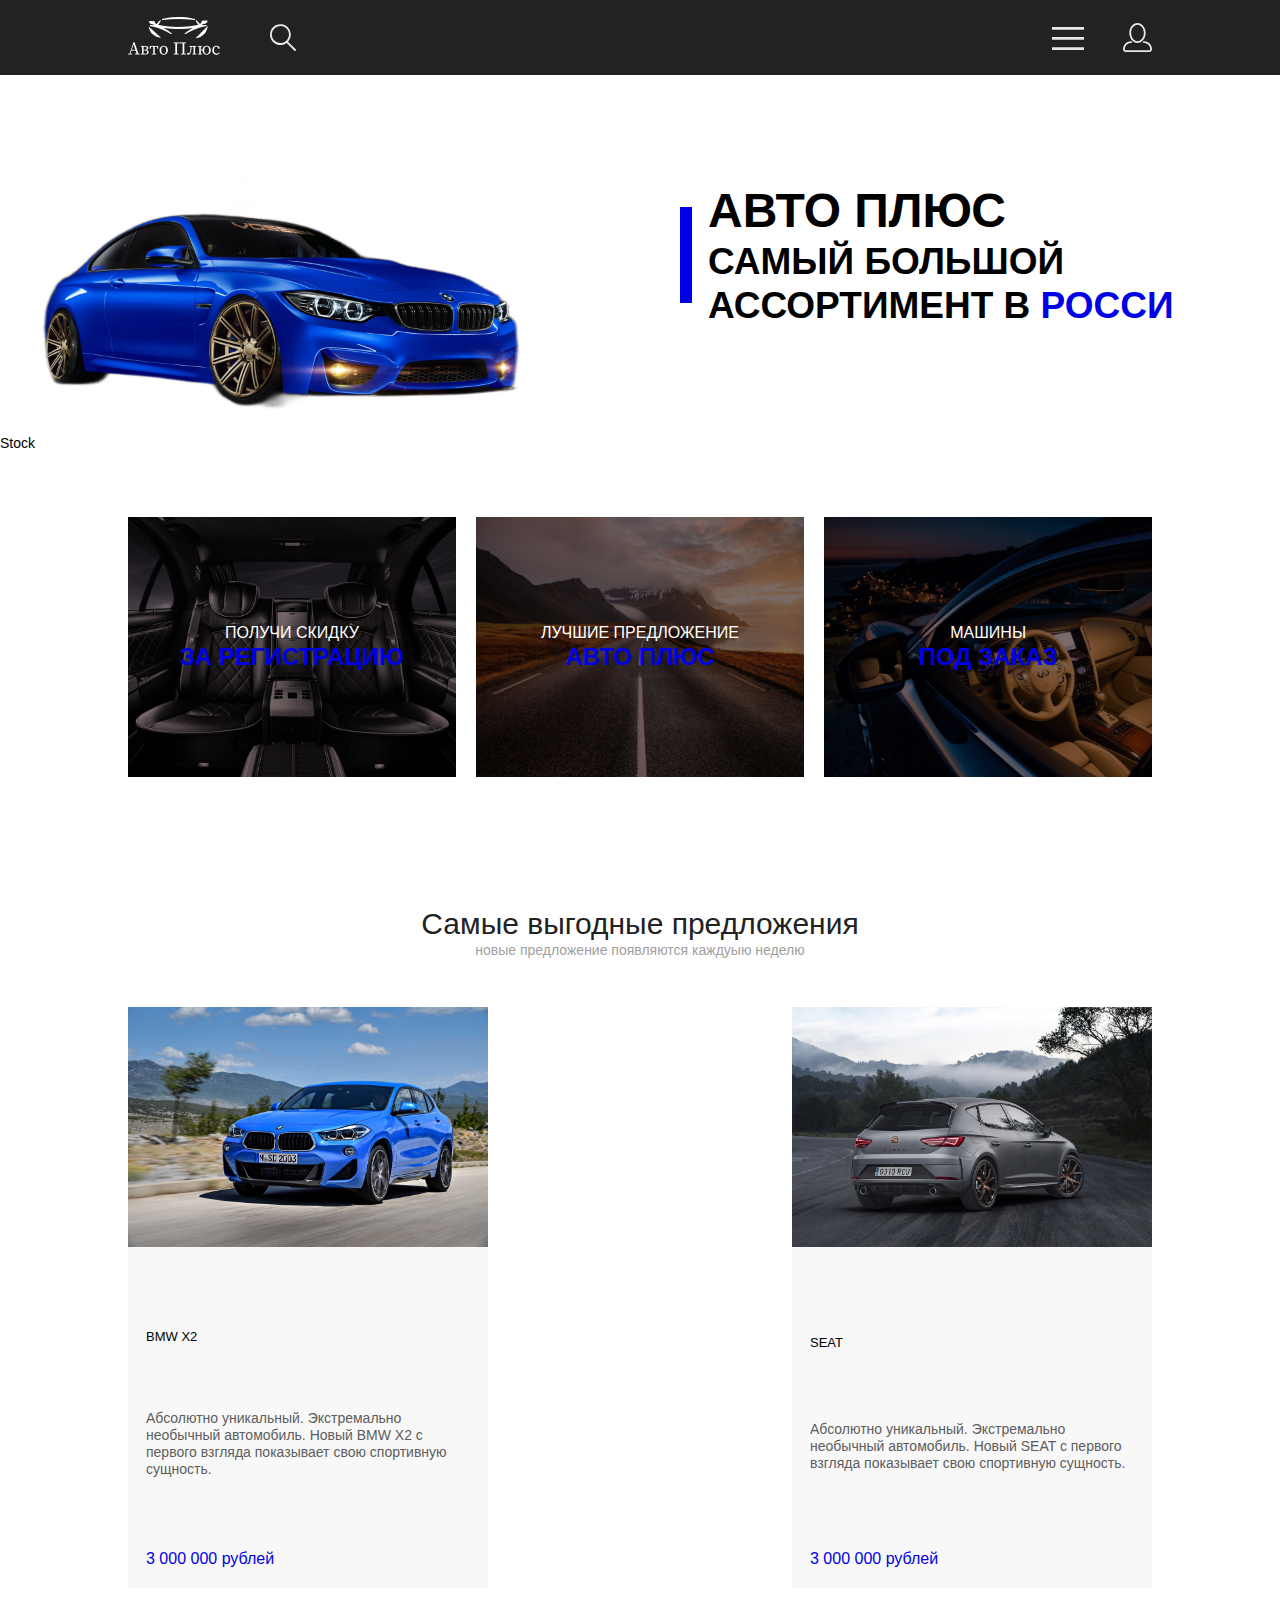
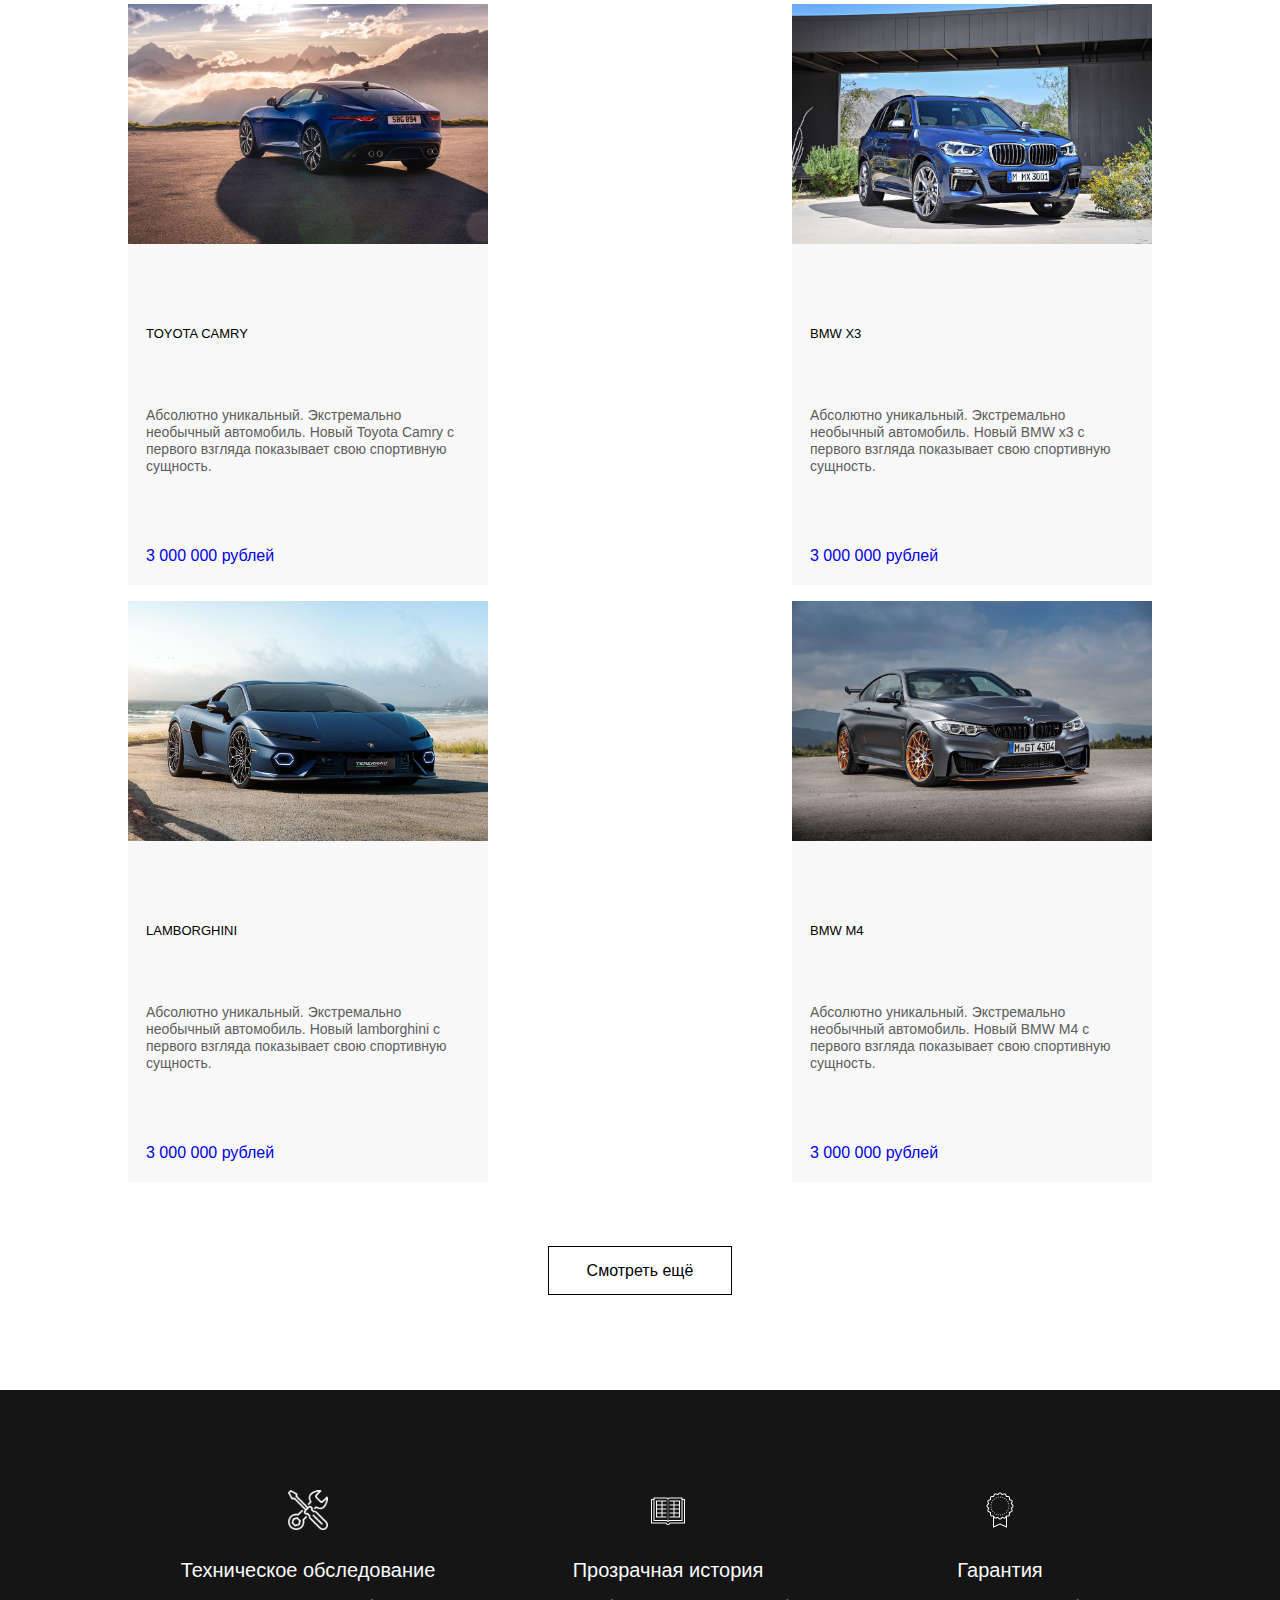
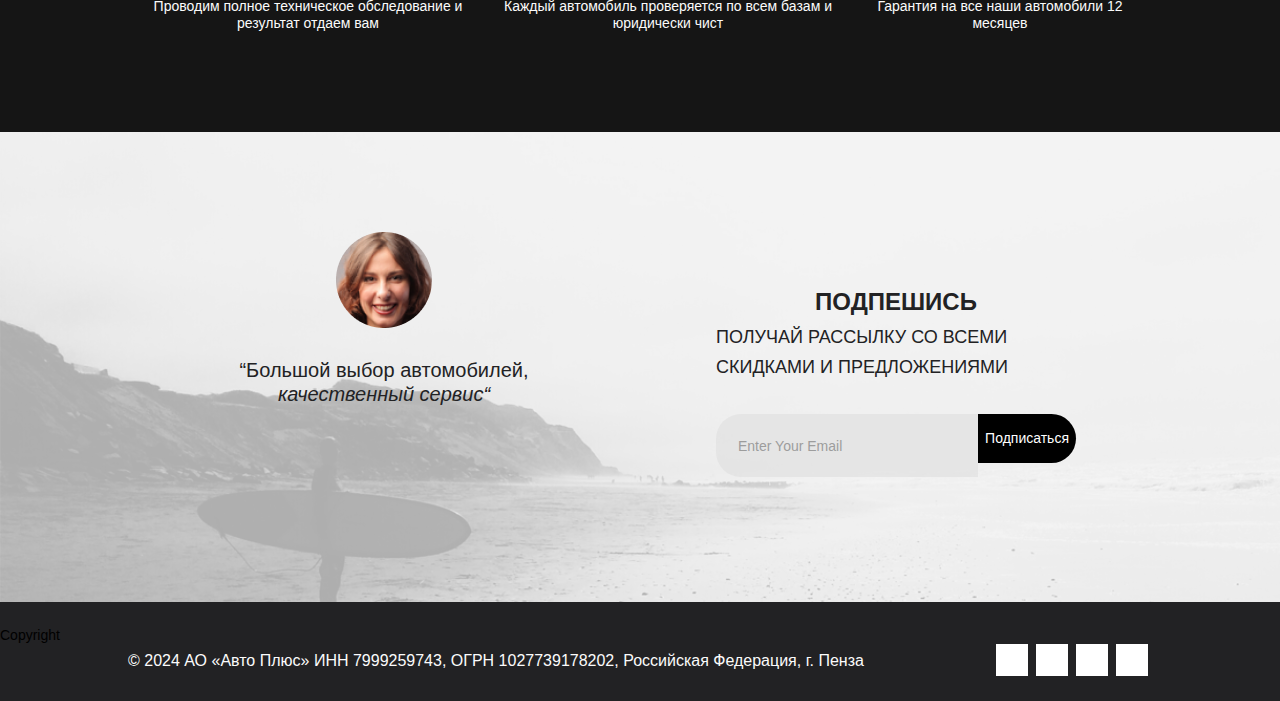
==== index.html @ 31c4ecc0 "Add files via upload" ====
<!DOCTYPE html>
<html lang="en">

<head>
    <meta charset="UTF-8">
    <meta name="viewport" content="width=device-width, initial-scale=1.0">
    <meta name="keywport" content=" купить автомобилей, авто Пенза, купить авто, автосалон, автосолон Пенза,">
    <meta description=" Самый большой ассортимент в России!">
    <link href="https://cdn.jsdelivr.net/npm/bootstrap@5.0.0-beta2/dist/css/bootstrap.min.css" rel="stylesheet"
        integrity="sha384-BmbxuPwQa2lc/FVzBcNJ7UAyJxM6wuqIj61tLrc4wSX0szH/Ev+nYRRuWlolflfl" crossorigin="anonymous">
        <!-- изменить размер фавикона -->
    <link rel="icon" href="favicon.png" type="image/x-icon">
    <link rel="shortcut icon" href="favicon.png" type="image/x-icon">
    <link rel="stylesheet" href="css/style.css">
    <title>Автосалон - главная страница</title>
</head>

<body>
    <header class="header">
        <div class="container header__wrapper">
            <div class="header__logo_wrapper">
                <a href="index.html"><img class="header__logo" src="img/logo.png" width="100" height="38"
                        alt="Логотип"></a>
                <div class="header__button header__search_button">
                    <!-- Поиск -->
                    <svg width="27" height="28" viewBox="0 0 27 28" xmlns="http://www.w3.org/2000/svg"
                        class="header__icon">
                        <path
                            d="M19.0596 17.6259C20.6713 15.8658 21.6282 13.6048 21.7698 11.2225C21.9113 8.84018 21.2288 6.48173 19.8369 4.54318C18.445 2.60463 16.4285 1.20404 14.126 0.576619C11.8234 -0.0508009 9.3751 0.13316 7.19217 1.09761C5.00923 2.06205 3.22463 3.74825 2.13804 5.87302C1.05145 7.9978 0.729054 10.4318 1.225 12.7661C1.72094 15.1005 3.00501 17.1932 4.86158 18.6927C6.71814 20.1922 9.03413 21.0072 11.4206 21.0009C13.673 21.004 15.8645 20.27 17.6606 18.9109L25.4086 26.7179C25.4941 26.807 25.5965 26.8781 25.7099 26.927C25.8232 26.9759 25.9452 27.0017 26.0686 27.0029C26.1923 27.0033 26.3148 26.9782 26.4283 26.9292C26.5419 26.8801 26.6441 26.8082 26.7286 26.7179C26.9025 26.537 26.9997 26.2958 26.9997 26.0449C26.9997 25.794 26.9025 25.5528 26.7286 25.3719L19.0596 17.6259ZM2.88662 10.5009C2.89946 8.81563 3.41094 7.17187 4.35659 5.77685C5.30224 4.38183 6.63972 3.29801 8.20044 2.662C9.76115 2.02599 11.4752 1.86627 13.1266 2.20298C14.7779 2.53969 16.2926 3.35775 17.4797 4.55404C18.6668 5.75033 19.4732 7.27129 19.7972 8.92519C20.1212 10.5791 19.9483 12.2919 19.3002 13.8476C18.6522 15.4034 17.5581 16.7325 16.1559 17.6674C14.7536 18.6023 13.1059 19.1011 11.4206 19.1009C9.14916 19.0901 6.97482 18.1784 5.37484 16.566C3.77486 14.9537 2.87998 12.7724 2.88662 10.5009Z"/>
                    </svg>

                    <input type="search" class="header__search" placeholder="Поиск">
                </div>
            </div>
            <div class="header__list_wrapper">
                <ul class="header__list">
                    <li><button type="button" class="header__button" id="menu_button"><svg width="32" height="23"
                                viewBox="0 0 32 23" xmlns="http://www.w3.org/2000/svg"
                                class="header__icon header__burger">
                                <path d="M0 23V20.31H32V23H0ZM0 12.76V10.07H32V12.76H0ZM0 2.69V0H32V2.69H0Z"/>
                            </svg>
                        </button>
                    </li>
                    <!-- Личный кобинет -->
                    <li><a href="register.html"><div class="header__button header__mobile_hide"><svg
                                    width="29" height="29" viewBox="0 0 29 29" xmlns="http://www.w3.org/2000/svg"
                                    class="header__icon">
                                    <path
                                        d="M14.5 19.937C19 19.937 22.656 15.464 22.656 9.968C22.656 4.472 19 0 14.5 0C13.3631 0.0217413 12.2463 0.303398 11.2351 0.823397C10.2239 1.34339 9.34507 2.08794 8.66602 3C7.12663 4.99573 6.30819 7.45381 6.34399 9.974C6.34399 15.465 10 19.937 14.5 19.937ZM14.5 1.813C18 1.813 20.844 5.472 20.844 9.969C20.844 14.466 17.998 18.125 14.5 18.125C11.002 18.125 8.15603 14.465 8.15503 9.969C8.15403 5.473 11 1.813 14.5 1.813ZM20.844 18.125C20.6036 18.125 20.373 18.2205 20.203 18.3905C20.033 18.5605 19.9375 18.7911 19.9375 19.0315C19.9375 19.2719 20.033 19.5025 20.203 19.6725C20.373 19.8425 20.6036 19.938 20.844 19.938C22.526 19.9399 24.1386 20.6088 25.3279 21.7982C26.5172 22.9875 27.1861 24.6 27.188 26.282C27.1875 26.5221 27.0918 26.7523 26.922 26.9221C26.7522 27.0918 26.5221 27.1875 26.282 27.188H2.71997C2.47985 27.1875 2.24975 27.0918 2.07996 26.9221C1.91016 26.7523 1.81449 26.5221 1.81396 26.282C1.81608 24.6001 2.48517 22.9877 3.67444 21.7985C4.86371 20.6092 6.47608 19.9401 8.15796 19.938C8.39824 19.938 8.62868 19.8425 8.79858 19.6726C8.96849 19.5027 9.06396 19.2723 9.06396 19.032C9.06396 18.7917 8.96849 18.5613 8.79858 18.3914C8.62868 18.2215 8.39824 18.126 8.15796 18.126C5.99541 18.1279 3.92201 18.9875 2.39258 20.5164C0.863144 22.0453 0.00264777 24.1185 0 26.281C0.000794067 27.0019 0.287502 27.693 0.797241 28.2027C1.30698 28.7125 1.99811 28.9992 2.71899 29H26.282C27.0027 28.9989 27.6936 28.7121 28.2031 28.2024C28.7126 27.6927 28.9992 27.0017 29 26.281C28.9974 24.1187 28.1372 22.0457 26.6083 20.5168C25.0793 18.9878 23.0063 18.1276 20.844 18.125Z"/>
                                </svg></div></a></li>

                    <!-- Меню -->
        <nav class="header__navigation">
            <svg width="13" height="13" viewBox="0 0 13 13" xmlns="http://www.w3.org/2000/svg"
                class="header__navigation_close">

                <path
                    d="M7.4158 6.00409L11.7158 1.71409C11.9041 1.52579 12.0099 1.27039 12.0099 1.00409C12.0099 0.73779 11.9041 0.482395 11.7158 0.294092C11.5275 0.105788 11.2721 0 11.0058 0C10.7395 0 10.4841 0.105788 10.2958 0.294092L6.0058 4.59409L1.7158 0.294092C1.52749 0.105788 1.2721 -1.9841e-09 1.0058 0C0.739497 1.9841e-09 0.484102 0.105788 0.295798 0.294092C0.107495 0.482395 0.0017066 0.73779 0.0017066 1.00409C0.0017066 1.27039 0.107495 1.52579 0.295798 1.71409L4.5958 6.00409L0.295798 10.2941C0.20207 10.3871 0.127676 10.4977 0.0769072 10.6195C0.0261385 10.7414 0 10.8721 0 11.0041C0 11.1361 0.0261385 11.2668 0.0769072 11.3887C0.127676 11.5105 0.20207 11.6211 0.295798 11.7141C0.388761 11.8078 0.499362 11.8822 0.621222 11.933C0.743081 11.9838 0.873786 12.0099 1.0058 12.0099C1.13781 12.0099 1.26852 11.9838 1.39038 11.933C1.51223 11.8822 1.62284 11.8078 1.7158 11.7141L6.0058 7.41409L10.2958 11.7141C10.3888 11.8078 10.4994 11.8822 10.6212 11.933C10.7431 11.9838 10.8738 12.0099 11.0058 12.0099C11.1378 12.0099 11.2685 11.9838 11.3904 11.933C11.5122 11.8822 11.6228 11.8078 11.7158 11.7141C11.8095 11.6211 11.8839 11.5105 11.9347 11.3887C11.9855 11.2668 12.0116 11.1361 12.0116 11.0041C12.0116 10.8721 11.9855 10.7414 11.9347 10.6195C11.8839 10.4977 11.8095 10.3871 11.7158 10.2941L7.4158 6.00409Z"/>
            </svg>
            
            <ul class="header__navigation_list">
                <li>
                    <a class="header__navigation_heading_link" href="#">
                        <h3 class="header__navigation_list_heading">Главная</h3>
                    </a>
                </li>
                <li>
                    <a class="header__navigation_heading_link" href="catalog.html">
                        <h3 class="header__navigation_list_heading">Автомобили</h3>
                    </a>
                </li>
                <li>
                    <a class="header__navigation_heading_link" href="register.html">
                        <h3 class="header__navigation_list_heading">Регистрация</h3>
                    </a>
                </li>
                <li>
                    <a class="header__navigation_heading_link" href="admin.html">
                        <h3 class="header__navigation_list_heading">Администратор</h3>
                    </a>
                </li>
            </ul>
        </nav>
    </header>
    <main class="main">
        <section class="intro">
            <img src="img/car.png" alt="The brand of luxerious fashion" class="intro__img">
            <div class="intro__heading_wrapper">
                <div class="intro__heading_verticalbox">&nbsp;</div>
                <h1 class="intro__heading">Авто Плюс<span class="intro__text"> самый большой ассортимент в<span
                            class="intro__blue"> росси</span></span></h1>
            </div>
        </section>
        <section class="stock">
            <h2 class="visually-hidden">Stock</h2>
            <ul class="stock__list container">
                <li class="stock__item stock__item_salon">
                    <h3 class="stock__item_heading">получи скидку</h3>
                    <p class="stock__item_text">за регистрацию</p>
                </li>
                <li class="stock__item stock__item_salon2">
                    <h3 class="stock__item_heading">лучшие предложение</h3>
                    <p class="stock__item_text">авто плюс</p>
                </li>
                <li class="stock__item stock__item_salon3">
                    <h3 class="stock__item_heading">машины</h3>
                    <p class="stock__item_text">под заказ</p>
                </li>
            </ul>
        </section>
        <section class="featured container">
            <h2 class="featured__heading">Самые выгодные предложения</h2>
            <p class="featured__text">новые предложение появляются каждуыю неделю</p>
            <ul class="featured__list">
                <li class="featured__item">
                    <div class="featured__item_imgwrapper">
                        <img class="featured__item_img" src="img/avto1.jpg" alt="A man with the backpack">
                        <div class="featured__item_overlay"></div>
                    </div>
                    <h3 class="featured__item_heading">BMW X2</h3>
                    <p class="featured__item_text">Абсолютно уникальный. Экстремально необычный автомобиль. Новый BMW X2 с первого взгляда показывает свою спортивную сущность.</p>
                    <p class="featured__item_price">3 000 000 рублей</p>
                </li>
                <li class="featured__item">
                    <div class="featured__item_imgwrapper">
                        <img class="featured__item_img" src="img/avto2.jpg" alt="A girl in the dark suite">
                        <div class="featured__item_overlay"></div>
                    </div>
                    <h3 class="featured__item_heading">SEAT</h3>
                    <p class="featured__item_text">Абсолютно уникальный. Экстремально необычный автомобиль. Новый SEAT с первого взгляда показывает свою спортивную сущность.</p>
                    <p class="featured__item_price">3 000 000 рублей</p>
                </li>
                <li class="featured__item">
                    <div class="featured__item_imgwrapper">
                        <img class="featured__item_img" src="img/avto3.jpg" alt="Man in hoody">
                        <div class="featured__item_overlay"></div>
                    </div>
                    <h3 class="featured__item_heading">Toyota Camry</h3>
                    <p class="featured__item_text">Абсолютно уникальный. Экстремально необычный автомобиль. Новый Toyota Camry с первого взгляда показывает свою спортивную сущность.</p>
                    <p class="featured__item_price">3 000 000 рублей</p>
                </li>
                <li class="featured__item">
                    <div class="featured__item_imgwrapper">
                        <img class="featured__item_img" src="img/avto4.jpg" alt="A man in the yellow pants">
                        <div class="featured__item_overlay"></div>
                    </div>
                    <h3 class="featured__item_heading">BMW x3</h3>
                    <p class="featured__item_text">Абсолютно уникальный. Экстремально необычный автомобиль. Новый BMW x3 с первого взгляда показывает свою спортивную сущность.</p>
                    <p class="featured__item_price">3 000 000 рублей</p>
                </li>
                <li class="featured__item">
                    <div class="featured__item_imgwrapper">
                        <img class="featured__item_img" src="img/avto5.jpg" alt="A girl in the blue suite">
                        <div class="featured__item_overlay"></div>
                    </div>
                    <h3 class="featured__item_heading">lamborghini</h3>
                    <p class="featured__item_text">Абсолютно уникальный. Экстремально необычный автомобиль. Новый lamborghini с первого взгляда показывает свою спортивную сущность.</p>
                    <p class="featured__item_price">3 000 000 рублей</p>
                </li>
                <li class="featured__item">
                    <div class="featured__item_imgwrapper">
                        <img class="featured__item_img" src="img/avto6.jpg"
                            alt="A girl in the green stripped shirt">
                        <div class="featured__item_overlay"></div>
                    </div>
                    <h3 class="featured__item_heading">BMW M4</h3>
                    <p class="featured__item_text">Абсолютно уникальный. Экстремально необычный автомобиль. Новый BMW M4 с первого взгляда показывает свою спортивную сущность.</p>
                    <p class="featured__item_price">3 000 000 рублей</p>
                </li>
            </ul>
            <a class="featured__link" href="catalog.html">
                <div class="featured__button">Смотреть ещё</div></a>
        </section>
        <section class="advantages">
            <div class="container advantages__wrapper">
                <ul class="advantages__list">
                    <li class="advantages__list-item">
                        <img class="advantages__list-item-img" src="img/img1.png" height="40" alt="Free Delivery">
                        <h4 class="advantages__list-heading">Техническое обследование</h4>
                        <p class="advantages__list-text">Проводим полное техническое обследование и результат отдаем вам
                        </p>
                    </li>
                    <li class="advantages__list-item">
                        <img class="advantages__list-item-img" src="img/img2.png" height="40" alt="Sales & discounts">
                        <h4 class="advantages__list-heading">Прозрачная история</h4>
                        <p class="advantages__list-text">Каждый автомобиль проверяется по всем базам и юридически чист
                        </p>
                    </li>
                    <li class="advantages__list-item">
                        <img class="advantages__list-item-img" src="img/img3.png" height="40" alt="Quality assurance">
                        <h4 class="advantages__list-heading">Гарантия</h4>
                        <p class="advantages__list-text">Гарантия на все наши автомобили 12 месяцев
                        </p>
                    </li>
                </ul>
            </div>
        </section>
        <div class="main__overlay"></div>
    </main>
    <footer>
        <section class="subscribe">
            <div class="container subscribe__wrapper">
                <ul class="subscribe__list">
                    <li class="subscribe__list_item">
                        <img class="subscribe__list_item_img" src="img/woman_face.png" width="96" alt="Subscribe">
                        <p class="subscribe__list_item_text">“Большой выбор автомобилей, <span class="subscribe__list_item_italic">качественный сервис“</span></p>
                    </li>
                    <li class="subscribe__list_item">
                        <h3 class="subscribe__list_item_heading">Подпешись</h3>
                        <h4 class="subscribe__list_item_subheading">получай рассылку  со всеми скидками и предложениями</h4>
                        <div class="subscribe__list_input_wrapper">
                            <input class="subscribe__list_item_input" type="text" placeholder="enter your email">
                            <button type="submit" class="subscribe__list_item_button">Подписаться</button>
                        </div>
                    </li>
                </ul>
            </div>
        </section>
         <section class="copyright">
            <h2 class="visually-hidden">Copyright</h2>
            <ul class="copyright__list container">
                <li>
                    <p class="copyright__list_text">&copy; 2024 АО  «Авто Плюс» ИНН 7999259743, ОГРН 1027739178202, Российская Федерация, г. Пенза</p>
                </li>
                <li>
                    <ul class="copyright__list_social">
                        <li class="copyright__list_social_item"><i
                                class="fab fa-facebook-f copyright__list_social_icon"></i></li>
                        <li class="copyright__list_social_item"><i
                                class="fab fa-instagram copyright__list_social_icon"></i></li>
                        <li class="copyright__list_social_item"><i
                                class="fab fa-pinterest-p copyright__list_social_icon"></i></li>
                        <li class="copyright__list_social_item"><i
                                class="fab fa-twitter  copyright__list_social_icon"></i></li>
                    </ul>
                </li>
            </ul>
        </section>
    </footer>
    <script src="js/main.js"></script>
    <script src="https://cdn.jsdelivr.net/npm/bootstrap@5.0.0-beta2/dist/js/bootstrap.bundle.min.js"
    integrity="sha384-b5kHyXgcpbZJO/tY9Ul7kGkf1S0CWuKcCD38l8YkeH8z8QjE0GmW1gYU5S9FOnJ0"
    crossorigin="anonymous"></script>

</body>
</html>
<!-- изменить кнопку смотреть -->
---- css/style.css ----
@font-face {
  font-family: 'Lato';
  font-weight: 200;
  font-style: normal;
  src: url("../webfonts/Lato-Thin.eot");
  src: url("../webfonts/Lato-Thin.eot?#iefix") format("embedded-opentype"), url("../webfonts/Lato-Thin.woff") format("woff"), url("../webfonts/Lato-Thin.woff2") format("woff2"), url("../webfonts/Lato-Thin.svg#Lato-Thin") format("svg");
}

@font-face {
  font-family: 'Lato';
  font-weight: 200;
  font-style: italic;
  src: url("../webfonts/Lato-ThinItalic.eot");
  src: url("../webfonts/Lato-ThinItalic.eot?#iefix") format("embedded-opentype"), url("../webfonts/Lato-ThinItalic.svg#Lato-ThinItalic") format("svg"), url("../webfonts/Lato-ThinItalic.woff") format("woff"), url("../webfonts/Lato-ThinItalic.woff2") format("woff2");
}

@font-face {
  font-family: 'Lato';
  font-weight: 300;
  font-style: normal;
  src: url("../webfonts/Lato-Light.eot");
  src: url("../webfonts/Lato-Light.eot?#iefix") format("embedded-opentype"), url("../webfonts/Lato-Light.svg#Lato-Light") format("svg"), url("../webfonts/Lato-Light.woff") format("woff"), url("../webfonts/Lato-Light.woff2") format("woff2");
}

@font-face {
  font-family: 'Lato';
  font-weight: 300;
  font-style: italic;
  src: url("../webfonts/Lato-LightItalic.eot");
  src: url("../webfonts/Lato-LightItalic.eot?#iefix") format("embedded-opentype"), url("../webfonts/Lato-LightItalic.svg#Lato-LightItalic") format("svg"), url("../webfonts/Lato-LightItalic.woff") format("woff"), url("../webfonts/Lato-LightItalic.woff2") format("woff2");
}

@font-face {
  font-family: 'Lato';
  font-weight: 400;
  font-style: normal;
  src: url("../webfonts/Lato-Regular.eot");
  src: url("../webfonts/Lato-Regular.eot?#iefix") format("embedded-opentype"), url("../webfonts/Lato-Regular.svg#Lato-Regular") format("svg"), url("../webfonts/Lato-Regular.woff") format("woff"), url("../webfonts/Lato-Regular.woff2") format("woff2");
}

@font-face {
  font-family: 'Lato';
  font-weight: 500;
  font-style: normal;
  src: url("../webfonts/Lato-Medium.eot");
  src: url("../webfonts/Lato-Medium.eot?#iefix") format("embedded-opentype"), url("../webfonts/Lato-Medium.svg#Lato-Medium") format("svg"), url("../webfonts/Lato-Medium.ttf") format("truetype"), url("../webfonts/Lato-Medium.woff") format("woff"), url("../webfonts/Lato-Medium.woff2") format("woff2");
}

@font-face {
  font-family: 'Lato';
  font-weight: 500;
  font-style: italic;
  src: url("../webfonts/Lato-MediumItalic.eot");
  src: url("../webfonts/Lato-MediumItalic.eot?#iefix") format("embedded-opentype"), url("../webfonts/Lato-MediumItalic.svg#Lato-MediumItalic") format("svg"), url("../webfonts/Lato-MediumItalic.woff") format("woff"), url("../webfonts/Lato-MediumItalic.woff2") format("woff2");
}

@font-face {
  font-family: 'Lato';
  font-weight: 600;
  font-style: normal;
  src: url("../webfonts/Lato-Semibold.eot");
  src: url("../webfonts/Lato-Semibold.eot?#iefix") format("embedded-opentype"), url("../webfonts/Lato-Semibold.svg#Lato-Semibold") format("svg"), url("../webfonts/Lato-Semibold.woff") format("woff"), url("../webfonts/Lato-Semibold.woff2") format("woff2");
}

@font-face {
  font-family: 'Lato';
  font-weight: 700;
  font-style: normal;
  src: url("../webfonts/Lato-Heavy.eot");
  src: url("../webfonts/Lato-Heavy.eot?#iefix") format("embedded-opentype"), url("../webfonts/Lato-Heavy.svg#Lato-Heavy") format("svg"), url("../webfonts/Lato-Heavy.woff") format("woff"), url("../webfonts/Lato-Heavy.woff2") format("woff2");
}

@font-face {
  font-family: 'Lato';
  font-weight: 900;
  font-style: normal;
  src: url("../webfonts/Lato-Black.eot");
  src: url("../webfonts/Lato-Black.eot?#iefix") format("embedded-opentype"), url("../webfonts/Lato-Black.svg#Lato-Black") format("svg"), url("../webfonts/Lato-Black.woff") format("woff"), url("../webfonts/Lato-Black.woff2") format("woff2");
}


html, body, div, span, applet, object, iframe,
h1, h2, h3, h4, h5, h6, p, blockquote, pre,
a, abbr, acronym, address, big, cite, code,
del, dfn, em, img, ins, kbd, q, s, samp,
small, strike, strong, sub, sup, tt, var,
b, u, i, center,
dl, dt, dd, ol, ul, li,
fieldset, form, label, legend,
table, caption, tbody, tfoot, thead, tr, th, td,
article, aside, canvas, details, embed,
figure, figcaption, footer, header, hgroup,
menu, nav, output, ruby, section, summary,
time, mark, audio, video {
  margin: 0;
  padding: 0;
  border: 0;
  font-size: 100%;
  font: inherit;
  vertical-align: baseline;
}

/* HTML5 display-role reset for older browsers */
article, aside, details, figcaption, figure,
footer, header, hgroup, menu, nav, section {
  display: block;
}

body {
  line-height: 1;
}

ol, ul {
  list-style: none;
}

blockquote, q {
  quotes: none;
}

blockquote:before, blockquote:after,
q:before, q:after {
  content: '';
  content: none;
}

table {
  border-collapse: collapse;
  border-spacing: 0;
}

body {
  font-family: 'Lato', Arial, Helvetica, sans-serif;
  font-style: normal;
  font-weight: 300;
  font-size: 14px;
  line-height: 17px;
}
/*
.visually-hidden {
  position: absolute;
  width: 1px;
  height: 1px;
  margin: -1px;
  border: 0;
  padding: 0;
  -webkit-clip-path: inset(100%);
          clip-path: inset(100%);
  clip: rect(0 0 0 0);
  overflow: hidden;
}*/

.container {
  width: 71.3%;
  margin: 0 auto;
}

@media (max-width: 1440px) {
  .container {
    width: 80%;
    padding-right: 0;
    padding-left: 0;
  }
}

@media (max-width: 768px) {
  .container {
    width: 96%;
    padding-right: 0;
    padding-left: 0;
  }
}

.main {
  position: relative;
}

.main__overlay {
  width: 100%;
  height: 100%;
  background: rgba(58, 56, 56, 0.86);
  position: absolute;
  top: 0;
  display: none;
}

@media (max-width: 635px) {
  .mobile_hide {
    display: none;
  }
}

/*!
 * Font Awesome Free 5.15.2 by @fontawesome - https://fontawesome.com
 * License - https://fontawesome.com/license/free (Icons: CC BY 4.0, Fonts: SIL OFL 1.1, Code: MIT License)
 */
.fa,
.fas,
.far,
.fal,
.fad,
.fab {
  -moz-osx-font-smoothing: grayscale;
  -webkit-font-smoothing: antialiased;
  display: inline-block;
  font-style: normal;
  font-variant: normal;
  text-rendering: auto;
  line-height: 1;
}

.fa-lg {
  font-size: 1.33333em;
  line-height: 0.75em;
  vertical-align: -.0667em;
}

.fa-xs {
  font-size: .75em;
}

.fa-sm {
  font-size: .875em;
}

.fa-1x {
  font-size: 1em;
}

.fa-2x {
  font-size: 2em;
}

.fa-3x {
  font-size: 3em;
}

.fa-4x {
  font-size: 4em;
}

.fa-5x {
  font-size: 5em;
}

.fa-6x {
  font-size: 6em;
}

.fa-7x {
  font-size: 7em;
}

.fa-8x {
  font-size: 8em;
}

.fa-9x {
  font-size: 9em;
}

.fa-10x {
  font-size: 10em;
}

.fa-fw {
  text-align: center;
  width: 1.25em;
}

.fa-ul {
  list-style-type: none;
  margin-left: 2.5em;
  padding-left: 0;
}

.fa-ul > li {
  position: relative;
}

.fa-li {
  left: -2em;
  position: absolute;
  text-align: center;
  width: 2em;
  line-height: inherit;
}

.fa-border {
  border: solid 0.08em #eee;
  border-radius: .1em;
  padding: .2em .25em .15em;
}

.fa-pull-left {
  float: left;
}

.fa-pull-right {
  float: right;
}

.fa.fa-pull-left,
.fas.fa-pull-left,
.far.fa-pull-left,
.fal.fa-pull-left,
.fab.fa-pull-left {
  margin-right: .3em;
}

.fa.fa-pull-right,
.fas.fa-pull-right,
.far.fa-pull-right,
.fal.fa-pull-right,
.fab.fa-pull-right {
  margin-left: .3em;
}

.fa-spin {
  -webkit-animation: fa-spin 2s infinite linear;
          animation: fa-spin 2s infinite linear;
}

.fa-pulse {
  -webkit-animation: fa-spin 1s infinite steps(8);
          animation: fa-spin 1s infinite steps(8);
}

@-webkit-keyframes fa-spin {
  0% {
    -webkit-transform: rotate(0deg);
            transform: rotate(0deg);
  }
  100% {
    -webkit-transform: rotate(360deg);
            transform: rotate(360deg);
  }
}

@keyframes fa-spin {
  0% {
    -webkit-transform: rotate(0deg);
            transform: rotate(0deg);
  }
  100% {
    -webkit-transform: rotate(360deg);
            transform: rotate(360deg);
  }
}

.fa-rotate-90 {
  -ms-filter: "progid:DXImageTransform.Microsoft.BasicImage(rotation=1)";
  -webkit-transform: rotate(90deg);
          transform: rotate(90deg);
}

.fa-rotate-180 {
  -ms-filter: "progid:DXImageTransform.Microsoft.BasicImage(rotation=2)";
  -webkit-transform: rotate(180deg);
          transform: rotate(180deg);
}

.fa-rotate-270 {
  -ms-filter: "progid:DXImageTransform.Microsoft.BasicImage(rotation=3)";
  -webkit-transform: rotate(270deg);
          transform: rotate(270deg);
}

.fa-flip-horizontal {
  -ms-filter: "progid:DXImageTransform.Microsoft.BasicImage(rotation=0, mirror=1)";
  -webkit-transform: scale(-1, 1);
          transform: scale(-1, 1);
}

.fa-flip-vertical {
  -ms-filter: "progid:DXImageTransform.Microsoft.BasicImage(rotation=2, mirror=1)";
  -webkit-transform: scale(1, -1);
          transform: scale(1, -1);
}

.fa-flip-both, .fa-flip-horizontal.fa-flip-vertical {
  -ms-filter: "progid:DXImageTransform.Microsoft.BasicImage(rotation=2, mirror=1)";
  -webkit-transform: scale(-1, -1);
          transform: scale(-1, -1);
}

:root .fa-rotate-90,
:root .fa-rotate-180,
:root .fa-rotate-270,
:root .fa-flip-horizontal,
:root .fa-flip-vertical,
:root .fa-flip-both {
  -webkit-filter: none;
          filter: none;
}

.fa-stack {
  display: inline-block;
  height: 2em;
  line-height: 2em;
  position: relative;
  vertical-align: middle;
  width: 2.5em;
}

.fa-stack-1x,
.fa-stack-2x {
  left: 0;
  position: absolute;
  text-align: center;
  width: 100%;
}

.fa-stack-1x {
  line-height: inherit;
}

.fa-stack-2x {
  font-size: 2em;
}

.fa-inverse {
  color: #fff;
}

/* Font Awesome uses the Unicode Private Use Area (PUA) to ensure screen
readers do not read off random characters that represent icons */
.fa-500px:before {
  content: "\f26e";
}

.fa-accessible-icon:before {
  content: "\f368";
}

.fa-accusoft:before {
  content: "\f369";
}

.fa-acquisitions-incorporated:before {
  content: "\f6af";
}

.fa-ad:before {
  content: "\f641";
}

.fa-address-book:before {
  content: "\f2b9";
}

.fa-address-card:before {
  content: "\f2bb";
}

.fa-adjust:before {
  content: "\f042";
}

.fa-adn:before {
  content: "\f170";
}

.fa-adversal:before {
  content: "\f36a";
}

.fa-affiliatetheme:before {
  content: "\f36b";
}

.fa-air-freshener:before {
  content: "\f5d0";
}

.fa-airbnb:before {
  content: "\f834";
}

.fa-algolia:before {
  content: "\f36c";
}

.fa-align-center:before {
  content: "\f037";
}

.fa-align-justify:before {
  content: "\f039";
}

.fa-align-left:before {
  content: "\f036";
}

.fa-align-right:before {
  content: "\f038";
}

.fa-alipay:before {
  content: "\f642";
}

.fa-allergies:before {
  content: "\f461";
}

.fa-amazon:before {
  content: "\f270";
}

.fa-amazon-pay:before {
  content: "\f42c";
}

.fa-ambulance:before {
  content: "\f0f9";
}

.fa-american-sign-language-interpreting:before {
  content: "\f2a3";
}

.fa-amilia:before {
  content: "\f36d";
}

.fa-anchor:before {
  content: "\f13d";
}

.fa-android:before {
  content: "\f17b";
}

.fa-angellist:before {
  content: "\f209";
}

.fa-angle-double-down:before {
  content: "\f103";
}

.fa-angle-double-left:before {
  content: "\f100";
}

.fa-angle-double-right:before {
  content: "\f101";
}

.fa-angle-double-up:before {
  content: "\f102";
}

.fa-angle-down:before {
  content: "\f107";
}

.fa-angle-left:before {
  content: "\f104";
}

.fa-angle-right:before {
  content: "\f105";
}

.fa-angle-up:before {
  content: "\f106";
}

.fa-angry:before {
  content: "\f556";
}

.fa-angrycreative:before {
  content: "\f36e";
}

.fa-angular:before {
  content: "\f420";
}

.fa-ankh:before {
  content: "\f644";
}

.fa-app-store:before {
  content: "\f36f";
}

.fa-app-store-ios:before {
  content: "\f370";
}

.fa-apper:before {
  content: "\f371";
}

.fa-apple:before {
  content: "\f179";
}

.fa-apple-alt:before {
  content: "\f5d1";
}

.fa-apple-pay:before {
  content: "\f415";
}

.fa-archive:before {
  content: "\f187";
}

.fa-archway:before {
  content: "\f557";
}

.fa-arrow-alt-circle-down:before {
  content: "\f358";
}

.fa-arrow-alt-circle-left:before {
  content: "\f359";
}

.fa-arrow-alt-circle-right:before {
  content: "\f35a";
}

.fa-arrow-alt-circle-up:before {
  content: "\f35b";
}

.fa-arrow-circle-down:before {
  content: "\f0ab";
}

.fa-arrow-circle-left:before {
  content: "\f0a8";
}

.fa-arrow-circle-right:before {
  content: "\f0a9";
}

.fa-arrow-circle-up:before {
  content: "\f0aa";
}

.fa-arrow-down:before {
  content: "\f063";
}

.fa-arrow-left:before {
  content: "\f060";
}

.fa-arrow-right:before {
  content: "\f061";
}

.fa-arrow-up:before {
  content: "\f062";
}

.fa-arrows-alt:before {
  content: "\f0b2";
}

.fa-arrows-alt-h:before {
  content: "\f337";
}

.fa-arrows-alt-v:before {
  content: "\f338";
}

.fa-artstation:before {
  content: "\f77a";
}

.fa-assistive-listening-systems:before {
  content: "\f2a2";
}

.fa-asterisk:before {
  content: "\f069";
}

.fa-asymmetrik:before {
  content: "\f372";
}

.fa-at:before {
  content: "\f1fa";
}

.fa-atlas:before {
  content: "\f558";
}

.fa-atlassian:before {
  content: "\f77b";
}

.fa-atom:before {
  content: "\f5d2";
}

.fa-audible:before {
  content: "\f373";
}

.fa-audio-description:before {
  content: "\f29e";
}

.fa-autoprefixer:before {
  content: "\f41c";
}

.fa-avianex:before {
  content: "\f374";
}

.fa-aviato:before {
  content: "\f421";
}

.fa-award:before {
  content: "\f559";
}

.fa-aws:before {
  content: "\f375";
}

.fa-baby:before {
  content: "\f77c";
}

.fa-baby-carriage:before {
  content: "\f77d";
}

.fa-backspace:before {
  content: "\f55a";
}

.fa-backward:before {
  content: "\f04a";
}

.fa-bacon:before {
  content: "\f7e5";
}

.fa-bacteria:before {
  content: "\e059";
}

.fa-bacterium:before {
  content: "\e05a";
}

.fa-bahai:before {
  content: "\f666";
}

.fa-balance-scale:before {
  content: "\f24e";
}

.fa-balance-scale-left:before {
  content: "\f515";
}

.fa-balance-scale-right:before {
  content: "\f516";
}

.fa-ban:before {
  content: "\f05e";
}

.fa-band-aid:before {
  content: "\f462";
}

.fa-bandcamp:before {
  content: "\f2d5";
}

.fa-barcode:before {
  content: "\f02a";
}

.fa-bars:before {
  content: "\f0c9";
}

.fa-baseball-ball:before {
  content: "\f433";
}

.fa-basketball-ball:before {
  content: "\f434";
}

.fa-bath:before {
  content: "\f2cd";
}

.fa-battery-empty:before {
  content: "\f244";
}

.fa-battery-full:before {
  content: "\f240";
}

.fa-battery-half:before {
  content: "\f242";
}

.fa-battery-quarter:before {
  content: "\f243";
}

.fa-battery-three-quarters:before {
  content: "\f241";
}

.fa-battle-net:before {
  content: "\f835";
}

.fa-bed:before {
  content: "\f236";
}

.fa-beer:before {
  content: "\f0fc";
}

.fa-behance:before {
  content: "\f1b4";
}

.fa-behance-square:before {
  content: "\f1b5";
}

.fa-bell:before {
  content: "\f0f3";
}

.fa-bell-slash:before {
  content: "\f1f6";
}

.fa-bezier-curve:before {
  content: "\f55b";
}

.fa-bible:before {
  content: "\f647";
}

.fa-bicycle:before {
  content: "\f206";
}

.fa-biking:before {
  content: "\f84a";
}

.fa-bimobject:before {
  content: "\f378";
}

.fa-binoculars:before {
  content: "\f1e5";
}

.fa-biohazard:before {
  content: "\f780";
}

.fa-birthday-cake:before {
  content: "\f1fd";
}

.fa-bitbucket:before {
  content: "\f171";
}

.fa-bitcoin:before {
  content: "\f379";
}

.fa-bity:before {
  content: "\f37a";
}

.fa-black-tie:before {
  content: "\f27e";
}

.fa-blackberry:before {
  content: "\f37b";
}

.fa-blender:before {
  content: "\f517";
}

.fa-blender-phone:before {
  content: "\f6b6";
}

.fa-blind:before {
  content: "\f29d";
}

.fa-blog:before {
  content: "\f781";
}

.fa-blogger:before {
  content: "\f37c";
}

.fa-blogger-b:before {
  content: "\f37d";
}

.fa-bluetooth:before {
  content: "\f293";
}

.fa-bluetooth-b:before {
  content: "\f294";
}

.fa-bold:before {
  content: "\f032";
}

.fa-bolt:before {
  content: "\f0e7";
}

.fa-bomb:before {
  content: "\f1e2";
}

.fa-bone:before {
  content: "\f5d7";
}

.fa-bong:before {
  content: "\f55c";
}

.fa-book:before {
  content: "\f02d";
}

.fa-book-dead:before {
  content: "\f6b7";
}

.fa-book-medical:before {
  content: "\f7e6";
}

.fa-book-open:before {
  content: "\f518";
}

.fa-book-reader:before {
  content: "\f5da";
}

.fa-bookmark:before {
  content: "\f02e";
}

.fa-bootstrap:before {
  content: "\f836";
}

.fa-border-all:before {
  content: "\f84c";
}

.fa-border-none:before {
  content: "\f850";
}

.fa-border-style:before {
  content: "\f853";
}

.fa-bowling-ball:before {
  content: "\f436";
}

.fa-box:before {
  content: "\f466";
}

.fa-box-open:before {
  content: "\f49e";
}

.fa-box-tissue:before {
  content: "\e05b";
}

.fa-boxes:before {
  content: "\f468";
}

.fa-braille:before {
  content: "\f2a1";
}

.fa-brain:before {
  content: "\f5dc";
}

.fa-bread-slice:before {
  content: "\f7ec";
}

.fa-briefcase:before {
  content: "\f0b1";
}

.fa-briefcase-medical:before {
  content: "\f469";
}

.fa-broadcast-tower:before {
  content: "\f519";
}

.fa-broom:before {
  content: "\f51a";
}

.fa-brush:before {
  content: "\f55d";
}

.fa-btc:before {
  content: "\f15a";
}

.fa-buffer:before {
  content: "\f837";
}

.fa-bug:before {
  content: "\f188";
}

.fa-building:before {
  content: "\f1ad";
}

.fa-bullhorn:before {
  content: "\f0a1";
}

.fa-bullseye:before {
  content: "\f140";
}

.fa-burn:before {
  content: "\f46a";
}

.fa-buromobelexperte:before {
  content: "\f37f";
}

.fa-bus:before {
  content: "\f207";
}

.fa-bus-alt:before {
  content: "\f55e";
}

.fa-business-time:before {
  content: "\f64a";
}

.fa-buy-n-large:before {
  content: "\f8a6";
}

.fa-buysellads:before {
  content: "\f20d";
}

.fa-calculator:before {
  content: "\f1ec";
}

.fa-calendar:before {
  content: "\f133";
}

.fa-calendar-alt:before {
  content: "\f073";
}

.fa-calendar-check:before {
  content: "\f274";
}

.fa-calendar-day:before {
  content: "\f783";
}

.fa-calendar-minus:before {
  content: "\f272";
}

.fa-calendar-plus:before {
  content: "\f271";
}

.fa-calendar-times:before {
  content: "\f273";
}

.fa-calendar-week:before {
  content: "\f784";
}

.fa-camera:before {
  content: "\f030";
}

.fa-camera-retro:before {
  content: "\f083";
}

.fa-campground:before {
  content: "\f6bb";
}

.fa-canadian-maple-leaf:before {
  content: "\f785";
}

.fa-candy-cane:before {
  content: "\f786";
}

.fa-cannabis:before {
  content: "\f55f";
}

.fa-capsules:before {
  content: "\f46b";
}

.fa-car:before {
  content: "\f1b9";
}

.fa-car-alt:before {
  content: "\f5de";
}

.fa-car-battery:before {
  content: "\f5df";
}

.fa-car-crash:before {
  content: "\f5e1";
}

.fa-car-side:before {
  content: "\f5e4";
}

.fa-caravan:before {
  content: "\f8ff";
}

.fa-caret-down:before {
  content: "\f0d7";
}

.fa-caret-left:before {
  content: "\f0d9";
}

.fa-caret-right:before {
  content: "\f0da";
}

.fa-caret-square-down:before {
  content: "\f150";
}

.fa-caret-square-left:before {
  content: "\f191";
}

.fa-caret-square-right:before {
  content: "\f152";
}

.fa-caret-square-up:before {
  content: "\f151";
}

.fa-caret-up:before {
  content: "\f0d8";
}

.fa-carrot:before {
  content: "\f787";
}

.fa-cart-arrow-down:before {
  content: "\f218";
}

.fa-cart-plus:before {
  content: "\f217";
}

.fa-cash-register:before {
  content: "\f788";
}

.fa-cat:before {
  content: "\f6be";
}

.fa-cc-amazon-pay:before {
  content: "\f42d";
}

.fa-cc-amex:before {
  content: "\f1f3";
}

.fa-cc-apple-pay:before {
  content: "\f416";
}

.fa-cc-diners-club:before {
  content: "\f24c";
}

.fa-cc-discover:before {
  content: "\f1f2";
}

.fa-cc-jcb:before {
  content: "\f24b";
}

.fa-cc-mastercard:before {
  content: "\f1f1";
}

.fa-cc-paypal:before {
  content: "\f1f4";
}

.fa-cc-stripe:before {
  content: "\f1f5";
}

.fa-cc-visa:before {
  content: "\f1f0";
}

.fa-centercode:before {
  content: "\f380";
}

.fa-centos:before {
  content: "\f789";
}

.fa-certificate:before {
  content: "\f0a3";
}

.fa-chair:before {
  content: "\f6c0";
}

.fa-chalkboard:before {
  content: "\f51b";
}

.fa-chalkboard-teacher:before {
  content: "\f51c";
}

.fa-charging-station:before {
  content: "\f5e7";
}

.fa-chart-area:before {
  content: "\f1fe";
}

.fa-chart-bar:before {
  content: "\f080";
}

.fa-chart-line:before {
  content: "\f201";
}

.fa-chart-pie:before {
  content: "\f200";
}

.fa-check:before {
  content: "\f00c";
}

.fa-check-circle:before {
  content: "\f058";
}

.fa-check-double:before {
  content: "\f560";
}

.fa-check-square:before {
  content: "\f14a";
}

.fa-cheese:before {
  content: "\f7ef";
}

.fa-chess:before {
  content: "\f439";
}

.fa-chess-bishop:before {
  content: "\f43a";
}

.fa-chess-board:before {
  content: "\f43c";
}

.fa-chess-king:before {
  content: "\f43f";
}

.fa-chess-knight:before {
  content: "\f441";
}

.fa-chess-pawn:before {
  content: "\f443";
}

.fa-chess-queen:before {
  content: "\f445";
}

.fa-chess-rook:before {
  content: "\f447";
}

.fa-chevron-circle-down:before {
  content: "\f13a";
}

.fa-chevron-circle-left:before {
  content: "\f137";
}

.fa-chevron-circle-right:before {
  content: "\f138";
}

.fa-chevron-circle-up:before {
  content: "\f139";
}

.fa-chevron-down:before {
  content: "\f078";
}

.fa-chevron-left:before {
  content: "\f053";
}

.fa-chevron-right:before {
  content: "\f054";
}

.fa-chevron-up:before {
  content: "\f077";
}

.fa-child:before {
  content: "\f1ae";
}

.fa-chrome:before {
  content: "\f268";
}

.fa-chromecast:before {
  content: "\f838";
}

.fa-church:before {
  content: "\f51d";
}

.fa-circle:before {
  content: "\f111";
}

.fa-circle-notch:before {
  content: "\f1ce";
}

.fa-city:before {
  content: "\f64f";
}

.fa-clinic-medical:before {
  content: "\f7f2";
}

.fa-clipboard:before {
  content: "\f328";
}

.fa-clipboard-check:before {
  content: "\f46c";
}

.fa-clipboard-list:before {
  content: "\f46d";
}

.fa-clock:before {
  content: "\f017";
}

.fa-clone:before {
  content: "\f24d";
}

.fa-closed-captioning:before {
  content: "\f20a";
}

.fa-cloud:before {
  content: "\f0c2";
}

.fa-cloud-download-alt:before {
  content: "\f381";
}

.fa-cloud-meatball:before {
  content: "\f73b";
}

.fa-cloud-moon:before {
  content: "\f6c3";
}

.fa-cloud-moon-rain:before {
  content: "\f73c";
}

.fa-cloud-rain:before {
  content: "\f73d";
}

.fa-cloud-showers-heavy:before {
  content: "\f740";
}

.fa-cloud-sun:before {
  content: "\f6c4";
}

.fa-cloud-sun-rain:before {
  content: "\f743";
}

.fa-cloud-upload-alt:before {
  content: "\f382";
}

.fa-cloudflare:before {
  content: "\e07d";
}

.fa-cloudscale:before {
  content: "\f383";
}

.fa-cloudsmith:before {
  content: "\f384";
}

.fa-cloudversify:before {
  content: "\f385";
}

.fa-cocktail:before {
  content: "\f561";
}

.fa-code:before {
  content: "\f121";
}

.fa-code-branch:before {
  content: "\f126";
}

.fa-codepen:before {
  content: "\f1cb";
}

.fa-codiepie:before {
  content: "\f284";
}

.fa-coffee:before {
  content: "\f0f4";
}

.fa-cog:before {
  content: "\f013";
}

.fa-cogs:before {
  content: "\f085";
}

.fa-coins:before {
  content: "\f51e";
}

.fa-columns:before {
  content: "\f0db";
}

.fa-comment:before {
  content: "\f075";
}

.fa-comment-alt:before {
  content: "\f27a";
}

.fa-comment-dollar:before {
  content: "\f651";
}

.fa-comment-dots:before {
  content: "\f4ad";
}

.fa-comment-medical:before {
  content: "\f7f5";
}

.fa-comment-slash:before {
  content: "\f4b3";
}

.fa-comments:before {
  content: "\f086";
}

.fa-comments-dollar:before {
  content: "\f653";
}

.fa-compact-disc:before {
  content: "\f51f";
}

.fa-compass:before {
  content: "\f14e";
}

.fa-compress:before {
  content: "\f066";
}

.fa-compress-alt:before {
  content: "\f422";
}

.fa-compress-arrows-alt:before {
  content: "\f78c";
}

.fa-concierge-bell:before {
  content: "\f562";
}

.fa-confluence:before {
  content: "\f78d";
}

.fa-connectdevelop:before {
  content: "\f20e";
}

.fa-contao:before {
  content: "\f26d";
}

.fa-cookie:before {
  content: "\f563";
}

.fa-cookie-bite:before {
  content: "\f564";
}

.fa-copy:before {
  content: "\f0c5";
}

.fa-copyright:before {
  content: "\f1f9";
}

.fa-cotton-bureau:before {
  content: "\f89e";
}

.fa-couch:before {
  content: "\f4b8";
}

.fa-cpanel:before {
  content: "\f388";
}

.fa-creative-commons:before {
  content: "\f25e";
}

.fa-creative-commons-by:before {
  content: "\f4e7";
}

.fa-creative-commons-nc:before {
  content: "\f4e8";
}

.fa-creative-commons-nc-eu:before {
  content: "\f4e9";
}

.fa-creative-commons-nc-jp:before {
  content: "\f4ea";
}

.fa-creative-commons-nd:before {
  content: "\f4eb";
}

.fa-creative-commons-pd:before {
  content: "\f4ec";
}

.fa-creative-commons-pd-alt:before {
  content: "\f4ed";
}

.fa-creative-commons-remix:before {
  content: "\f4ee";
}

.fa-creative-commons-sa:before {
  content: "\f4ef";
}

.fa-creative-commons-sampling:before {
  content: "\f4f0";
}

.fa-creative-commons-sampling-plus:before {
  content: "\f4f1";
}

.fa-creative-commons-share:before {
  content: "\f4f2";
}

.fa-creative-commons-zero:before {
  content: "\f4f3";
}

.fa-credit-card:before {
  content: "\f09d";
}

.fa-critical-role:before {
  content: "\f6c9";
}

.fa-crop:before {
  content: "\f125";
}

.fa-crop-alt:before {
  content: "\f565";
}

.fa-cross:before {
  content: "\f654";
}

.fa-crosshairs:before {
  content: "\f05b";
}

.fa-crow:before {
  content: "\f520";
}

.fa-crown:before {
  content: "\f521";
}

.fa-crutch:before {
  content: "\f7f7";
}

.fa-css3:before {
  content: "\f13c";
}

.fa-css3-alt:before {
  content: "\f38b";
}

.fa-cube:before {
  content: "\f1b2";
}

.fa-cubes:before {
  content: "\f1b3";
}

.fa-cut:before {
  content: "\f0c4";
}

.fa-cuttlefish:before {
  content: "\f38c";
}

.fa-d-and-d:before {
  content: "\f38d";
}

.fa-d-and-d-beyond:before {
  content: "\f6ca";
}

.fa-dailymotion:before {
  content: "\e052";
}

.fa-dashcube:before {
  content: "\f210";
}

.fa-database:before {
  content: "\f1c0";
}

.fa-deaf:before {
  content: "\f2a4";
}

.fa-deezer:before {
  content: "\e077";
}

.fa-delicious:before {
  content: "\f1a5";
}

.fa-democrat:before {
  content: "\f747";
}

.fa-deploydog:before {
  content: "\f38e";
}

.fa-deskpro:before {
  content: "\f38f";
}

.fa-desktop:before {
  content: "\f108";
}

.fa-dev:before {
  content: "\f6cc";
}

.fa-deviantart:before {
  content: "\f1bd";
}

.fa-dharmachakra:before {
  content: "\f655";
}

.fa-dhl:before {
  content: "\f790";
}

.fa-diagnoses:before {
  content: "\f470";
}

.fa-diaspora:before {
  content: "\f791";
}

.fa-dice:before {
  content: "\f522";
}

.fa-dice-d20:before {
  content: "\f6cf";
}

.fa-dice-d6:before {
  content: "\f6d1";
}

.fa-dice-five:before {
  content: "\f523";
}

.fa-dice-four:before {
  content: "\f524";
}

.fa-dice-one:before {
  content: "\f525";
}

.fa-dice-six:before {
  content: "\f526";
}

.fa-dice-three:before {
  content: "\f527";
}

.fa-dice-two:before {
  content: "\f528";
}

.fa-digg:before {
  content: "\f1a6";
}

.fa-digital-ocean:before {
  content: "\f391";
}

.fa-digital-tachograph:before {
  content: "\f566";
}

.fa-directions:before {
  content: "\f5eb";
}

.fa-discord:before {
  content: "\f392";
}

.fa-discourse:before {
  content: "\f393";
}

.fa-disease:before {
  content: "\f7fa";
}

.fa-divide:before {
  content: "\f529";
}

.fa-dizzy:before {
  content: "\f567";
}

.fa-dna:before {
  content: "\f471";
}

.fa-dochub:before {
  content: "\f394";
}

.fa-docker:before {
  content: "\f395";
}

.fa-dog:before {
  content: "\f6d3";
}

.fa-dollar-sign:before {
  content: "\f155";
}

.fa-dolly:before {
  content: "\f472";
}

.fa-dolly-flatbed:before {
  content: "\f474";
}

.fa-donate:before {
  content: "\f4b9";
}

.fa-door-closed:before {
  content: "\f52a";
}

.fa-door-open:before {
  content: "\f52b";
}

.fa-dot-circle:before {
  content: "\f192";
}

.fa-dove:before {
  content: "\f4ba";
}

.fa-download:before {
  content: "\f019";
}

.fa-draft2digital:before {
  content: "\f396";
}

.fa-drafting-compass:before {
  content: "\f568";
}

.fa-dragon:before {
  content: "\f6d5";
}

.fa-draw-polygon:before {
  content: "\f5ee";
}

.fa-dribbble:before {
  content: "\f17d";
}

.fa-dribbble-square:before {
  content: "\f397";
}

.fa-dropbox:before {
  content: "\f16b";
}

.fa-drum:before {
  content: "\f569";
}

.fa-drum-steelpan:before {
  content: "\f56a";
}

.fa-drumstick-bite:before {
  content: "\f6d7";
}

.fa-drupal:before {
  content: "\f1a9";
}

.fa-dumbbell:before {
  content: "\f44b";
}

.fa-dumpster:before {
  content: "\f793";
}

.fa-dumpster-fire:before {
  content: "\f794";
}

.fa-dungeon:before {
  content: "\f6d9";
}

.fa-dyalog:before {
  content: "\f399";
}

.fa-earlybirds:before {
  content: "\f39a";
}

.fa-ebay:before {
  content: "\f4f4";
}

.fa-edge:before {
  content: "\f282";
}

.fa-edge-legacy:before {
  content: "\e078";
}

.fa-edit:before {
  content: "\f044";
}

.fa-egg:before {
  content: "\f7fb";
}

.fa-eject:before {
  content: "\f052";
}

.fa-elementor:before {
  content: "\f430";
}

.fa-ellipsis-h:before {
  content: "\f141";
}

.fa-ellipsis-v:before {
  content: "\f142";
}

.fa-ello:before {
  content: "\f5f1";
}

.fa-ember:before {
  content: "\f423";
}

.fa-empire:before {
  content: "\f1d1";
}

.fa-envelope:before {
  content: "\f0e0";
}

.fa-envelope-open:before {
  content: "\f2b6";
}

.fa-envelope-open-text:before {
  content: "\f658";
}

.fa-envelope-square:before {
  content: "\f199";
}

.fa-envira:before {
  content: "\f299";
}

.fa-equals:before {
  content: "\f52c";
}

.fa-eraser:before {
  content: "\f12d";
}

.fa-erlang:before {
  content: "\f39d";
}

.fa-ethereum:before {
  content: "\f42e";
}

.fa-ethernet:before {
  content: "\f796";
}

.fa-etsy:before {
  content: "\f2d7";
}

.fa-euro-sign:before {
  content: "\f153";
}

.fa-evernote:before {
  content: "\f839";
}

.fa-exchange-alt:before {
  content: "\f362";
}

.fa-exclamation:before {
  content: "\f12a";
}

.fa-exclamation-circle:before {
  content: "\f06a";
}

.fa-exclamation-triangle:before {
  content: "\f071";
}

.fa-expand:before {
  content: "\f065";
}

.fa-expand-alt:before {
  content: "\f424";
}

.fa-expand-arrows-alt:before {
  content: "\f31e";
}

.fa-expeditedssl:before {
  content: "\f23e";
}

.fa-external-link-alt:before {
  content: "\f35d";
}

.fa-external-link-square-alt:before {
  content: "\f360";
}

.fa-eye:before {
  content: "\f06e";
}

.fa-eye-dropper:before {
  content: "\f1fb";
}

.fa-eye-slash:before {
  content: "\f070";
}

.fa-facebook:before {
  content: "\f09a";
}

.fa-facebook-f:before {
  content: "\f39e";
}

.fa-facebook-messenger:before {
  content: "\f39f";
}

.fa-facebook-square:before {
  content: "\f082";
}

.fa-fan:before {
  content: "\f863";
}

.fa-fantasy-flight-games:before {
  content: "\f6dc";
}

.fa-fast-backward:before {
  content: "\f049";
}

.fa-fast-forward:before {
  content: "\f050";
}

.fa-faucet:before {
  content: "\e005";
}

.fa-fax:before {
  content: "\f1ac";
}

.fa-feather:before {
  content: "\f52d";
}

.fa-feather-alt:before {
  content: "\f56b";
}

.fa-fedex:before {
  content: "\f797";
}

.fa-fedora:before {
  content: "\f798";
}

.fa-female:before {
  content: "\f182";
}

.fa-fighter-jet:before {
  content: "\f0fb";
}

.fa-figma:before {
  content: "\f799";
}

.fa-file:before {
  content: "\f15b";
}

.fa-file-alt:before {
  content: "\f15c";
}

.fa-file-archive:before {
  content: "\f1c6";
}

.fa-file-audio:before {
  content: "\f1c7";
}

.fa-file-code:before {
  content: "\f1c9";
}

.fa-file-contract:before {
  content: "\f56c";
}

.fa-file-csv:before {
  content: "\f6dd";
}

.fa-file-download:before {
  content: "\f56d";
}

.fa-file-excel:before {
  content: "\f1c3";
}

.fa-file-export:before {
  content: "\f56e";
}

.fa-file-image:before {
  content: "\f1c5";
}

.fa-file-import:before {
  content: "\f56f";
}

.fa-file-invoice:before {
  content: "\f570";
}

.fa-file-invoice-dollar:before {
  content: "\f571";
}

.fa-file-medical:before {
  content: "\f477";
}

.fa-file-medical-alt:before {
  content: "\f478";
}

.fa-file-pdf:before {
  content: "\f1c1";
}

.fa-file-powerpoint:before {
  content: "\f1c4";
}

.fa-file-prescription:before {
  content: "\f572";
}

.fa-file-signature:before {
  content: "\f573";
}

.fa-file-upload:before {
  content: "\f574";
}

.fa-file-video:before {
  content: "\f1c8";
}

.fa-file-word:before {
  content: "\f1c2";
}

.fa-fill:before {
  content: "\f575";
}

.fa-fill-drip:before {
  content: "\f576";
}

.fa-film:before {
  content: "\f008";
}

.fa-filter:before {
  content: "\f0b0";
}

.fa-fingerprint:before {
  content: "\f577";
}

.fa-fire:before {
  content: "\f06d";
}

.fa-fire-alt:before {
  content: "\f7e4";
}

.fa-fire-extinguisher:before {
  content: "\f134";
}

.fa-firefox:before {
  content: "\f269";
}

.fa-firefox-browser:before {
  content: "\e007";
}

.fa-first-aid:before {
  content: "\f479";
}

.fa-first-order:before {
  content: "\f2b0";
}

.fa-first-order-alt:before {
  content: "\f50a";
}

.fa-firstdraft:before {
  content: "\f3a1";
}

.fa-fish:before {
  content: "\f578";
}

.fa-fist-raised:before {
  content: "\f6de";
}

.fa-flag:before {
  content: "\f024";
}

.fa-flag-checkered:before {
  content: "\f11e";
}

.fa-flag-usa:before {
  content: "\f74d";
}

.fa-flask:before {
  content: "\f0c3";
}

.fa-flickr:before {
  content: "\f16e";
}

.fa-flipboard:before {
  content: "\f44d";
}

.fa-flushed:before {
  content: "\f579";
}

.fa-fly:before {
  content: "\f417";
}

.fa-folder:before {
  content: "\f07b";
}

.fa-folder-minus:before {
  content: "\f65d";
}

.fa-folder-open:before {
  content: "\f07c";
}

.fa-folder-plus:before {
  content: "\f65e";
}

.fa-font:before {
  content: "\f031";
}

.fa-font-awesome:before {
  content: "\f2b4";
}

.fa-font-awesome-alt:before {
  content: "\f35c";
}

.fa-font-awesome-flag:before {
  content: "\f425";
}

.fa-font-awesome-logo-full:before {
  content: "\f4e6";
}

.fa-fonticons:before {
  content: "\f280";
}

.fa-fonticons-fi:before {
  content: "\f3a2";
}

.fa-football-ball:before {
  content: "\f44e";
}

.fa-fort-awesome:before {
  content: "\f286";
}

.fa-fort-awesome-alt:before {
  content: "\f3a3";
}

.fa-forumbee:before {
  content: "\f211";
}

.fa-forward:before {
  content: "\f04e";
}

.fa-foursquare:before {
  content: "\f180";
}

.fa-free-code-camp:before {
  content: "\f2c5";
}

.fa-freebsd:before {
  content: "\f3a4";
}

.fa-frog:before {
  content: "\f52e";
}

.fa-frown:before {
  content: "\f119";
}

.fa-frown-open:before {
  content: "\f57a";
}

.fa-fulcrum:before {
  content: "\f50b";
}

.fa-funnel-dollar:before {
  content: "\f662";
}

.fa-futbol:before {
  content: "\f1e3";
}

.fa-galactic-republic:before {
  content: "\f50c";
}

.fa-galactic-senate:before {
  content: "\f50d";
}

.fa-gamepad:before {
  content: "\f11b";
}

.fa-gas-pump:before {
  content: "\f52f";
}

.fa-gavel:before {
  content: "\f0e3";
}

.fa-gem:before {
  content: "\f3a5";
}

.fa-genderless:before {
  content: "\f22d";
}

.fa-get-pocket:before {
  content: "\f265";
}

.fa-gg:before {
  content: "\f260";
}

.fa-gg-circle:before {
  content: "\f261";
}

.fa-ghost:before {
  content: "\f6e2";
}

.fa-gift:before {
  content: "\f06b";
}

.fa-gifts:before {
  content: "\f79c";
}

.fa-git:before {
  content: "\f1d3";
}

.fa-git-alt:before {
  content: "\f841";
}

.fa-git-square:before {
  content: "\f1d2";
}

.fa-github:before {
  content: "\f09b";
}

.fa-github-alt:before {
  content: "\f113";
}

.fa-github-square:before {
  content: "\f092";
}

.fa-gitkraken:before {
  content: "\f3a6";
}

.fa-gitlab:before {
  content: "\f296";
}

.fa-gitter:before {
  content: "\f426";
}

.fa-glass-cheers:before {
  content: "\f79f";
}

.fa-glass-martini:before {
  content: "\f000";
}

.fa-glass-martini-alt:before {
  content: "\f57b";
}

.fa-glass-whiskey:before {
  content: "\f7a0";
}

.fa-glasses:before {
  content: "\f530";
}

.fa-glide:before {
  content: "\f2a5";
}

.fa-glide-g:before {
  content: "\f2a6";
}

.fa-globe:before {
  content: "\f0ac";
}

.fa-globe-africa:before {
  content: "\f57c";
}

.fa-globe-americas:before {
  content: "\f57d";
}

.fa-globe-asia:before {
  content: "\f57e";
}

.fa-globe-europe:before {
  content: "\f7a2";
}

.fa-gofore:before {
  content: "\f3a7";
}

.fa-golf-ball:before {
  content: "\f450";
}

.fa-goodreads:before {
  content: "\f3a8";
}

.fa-goodreads-g:before {
  content: "\f3a9";
}

.fa-google:before {
  content: "\f1a0";
}

.fa-google-drive:before {
  content: "\f3aa";
}

.fa-google-pay:before {
  content: "\e079";
}

.fa-google-play:before {
  content: "\f3ab";
}

.fa-google-plus:before {
  content: "\f2b3";
}

.fa-google-plus-g:before {
  content: "\f0d5";
}

.fa-google-plus-square:before {
  content: "\f0d4";
}

.fa-google-wallet:before {
  content: "\f1ee";
}

.fa-gopuram:before {
  content: "\f664";
}

.fa-graduation-cap:before {
  content: "\f19d";
}

.fa-gratipay:before {
  content: "\f184";
}

.fa-grav:before {
  content: "\f2d6";
}

.fa-greater-than:before {
  content: "\f531";
}

.fa-greater-than-equal:before {
  content: "\f532";
}

.fa-grimace:before {
  content: "\f57f";
}

.fa-grin:before {
  content: "\f580";
}

.fa-grin-alt:before {
  content: "\f581";
}

.fa-grin-beam:before {
  content: "\f582";
}

.fa-grin-beam-sweat:before {
  content: "\f583";
}

.fa-grin-hearts:before {
  content: "\f584";
}

.fa-grin-squint:before {
  content: "\f585";
}

.fa-grin-squint-tears:before {
  content: "\f586";
}

.fa-grin-stars:before {
  content: "\f587";
}

.fa-grin-tears:before {
  content: "\f588";
}

.fa-grin-tongue:before {
  content: "\f589";
}

.fa-grin-tongue-squint:before {
  content: "\f58a";
}

.fa-grin-tongue-wink:before {
  content: "\f58b";
}

.fa-grin-wink:before {
  content: "\f58c";
}

.fa-grip-horizontal:before {
  content: "\f58d";
}

.fa-grip-lines:before {
  content: "\f7a4";
}

.fa-grip-lines-vertical:before {
  content: "\f7a5";
}

.fa-grip-vertical:before {
  content: "\f58e";
}

.fa-gripfire:before {
  content: "\f3ac";
}

.fa-grunt:before {
  content: "\f3ad";
}

.fa-guilded:before {
  content: "\e07e";
}

.fa-guitar:before {
  content: "\f7a6";
}

.fa-gulp:before {
  content: "\f3ae";
}

.fa-h-square:before {
  content: "\f0fd";
}

.fa-hacker-news:before {
  content: "\f1d4";
}

.fa-hacker-news-square:before {
  content: "\f3af";
}

.fa-hackerrank:before {
  content: "\f5f7";
}

.fa-hamburger:before {
  content: "\f805";
}

.fa-hammer:before {
  content: "\f6e3";
}

.fa-hamsa:before {
  content: "\f665";
}

.fa-hand-holding:before {
  content: "\f4bd";
}

.fa-hand-holding-heart:before {
  content: "\f4be";
}

.fa-hand-holding-medical:before {
  content: "\e05c";
}

.fa-hand-holding-usd:before {
  content: "\f4c0";
}

.fa-hand-holding-water:before {
  content: "\f4c1";
}

.fa-hand-lizard:before {
  content: "\f258";
}

.fa-hand-middle-finger:before {
  content: "\f806";
}

.fa-hand-paper:before {
  content: "\f256";
}

.fa-hand-peace:before {
  content: "\f25b";
}

.fa-hand-point-down:before {
  content: "\f0a7";
}

.fa-hand-point-left:before {
  content: "\f0a5";
}

.fa-hand-point-right:before {
  content: "\f0a4";
}

.fa-hand-point-up:before {
  content: "\f0a6";
}

.fa-hand-pointer:before {
  content: "\f25a";
}

.fa-hand-rock:before {
  content: "\f255";
}

.fa-hand-scissors:before {
  content: "\f257";
}

.fa-hand-sparkles:before {
  content: "\e05d";
}

.fa-hand-spock:before {
  content: "\f259";
}

.fa-hands:before {
  content: "\f4c2";
}

.fa-hands-helping:before {
  content: "\f4c4";
}

.fa-hands-wash:before {
  content: "\e05e";
}

.fa-handshake:before {
  content: "\f2b5";
}

.fa-handshake-alt-slash:before {
  content: "\e05f";
}

.fa-handshake-slash:before {
  content: "\e060";
}

.fa-hanukiah:before {
  content: "\f6e6";
}

.fa-hard-hat:before {
  content: "\f807";
}

.fa-hashtag:before {
  content: "\f292";
}

.fa-hat-cowboy:before {
  content: "\f8c0";
}

.fa-hat-cowboy-side:before {
  content: "\f8c1";
}

.fa-hat-wizard:before {
  content: "\f6e8";
}

.fa-hdd:before {
  content: "\f0a0";
}

.fa-head-side-cough:before {
  content: "\e061";
}

.fa-head-side-cough-slash:before {
  content: "\e062";
}

.fa-head-side-mask:before {
  content: "\e063";
}

.fa-head-side-virus:before {
  content: "\e064";
}

.fa-heading:before {
  content: "\f1dc";
}

.fa-headphones:before {
  content: "\f025";
}

.fa-headphones-alt:before {
  content: "\f58f";
}

.fa-headset:before {
  content: "\f590";
}

.fa-heart:before {
  content: "\f004";
}

.fa-heart-broken:before {
  content: "\f7a9";
}

.fa-heartbeat:before {
  content: "\f21e";
}

.fa-helicopter:before {
  content: "\f533";
}

.fa-highlighter:before {
  content: "\f591";
}

.fa-hiking:before {
  content: "\f6ec";
}

.fa-hippo:before {
  content: "\f6ed";
}

.fa-hips:before {
  content: "\f452";
}

.fa-hire-a-helper:before {
  content: "\f3b0";
}

.fa-history:before {
  content: "\f1da";
}

.fa-hive:before {
  content: "\e07f";
}

.fa-hockey-puck:before {
  content: "\f453";
}

.fa-holly-berry:before {
  content: "\f7aa";
}

.fa-home:before {
  content: "\f015";
}

.fa-hooli:before {
  content: "\f427";
}

.fa-hornbill:before {
  content: "\f592";
}

.fa-horse:before {
  content: "\f6f0";
}

.fa-horse-head:before {
  content: "\f7ab";
}

.fa-hospital:before {
  content: "\f0f8";
}

.fa-hospital-alt:before {
  content: "\f47d";
}

.fa-hospital-symbol:before {
  content: "\f47e";
}

.fa-hospital-user:before {
  content: "\f80d";
}

.fa-hot-tub:before {
  content: "\f593";
}

.fa-hotdog:before {
  content: "\f80f";
}

.fa-hotel:before {
  content: "\f594";
}

.fa-hotjar:before {
  content: "\f3b1";
}

.fa-hourglass:before {
  content: "\f254";
}

.fa-hourglass-end:before {
  content: "\f253";
}

.fa-hourglass-half:before {
  content: "\f252";
}

.fa-hourglass-start:before {
  content: "\f251";
}

.fa-house-damage:before {
  content: "\f6f1";
}

.fa-house-user:before {
  content: "\e065";
}

.fa-houzz:before {
  content: "\f27c";
}

.fa-hryvnia:before {
  content: "\f6f2";
}

.fa-html5:before {
  content: "\f13b";
}

.fa-hubspot:before {
  content: "\f3b2";
}

.fa-i-cursor:before {
  content: "\f246";
}

.fa-ice-cream:before {
  content: "\f810";
}

.fa-icicles:before {
  content: "\f7ad";
}

.fa-icons:before {
  content: "\f86d";
}

.fa-id-badge:before {
  content: "\f2c1";
}

.fa-id-card:before {
  content: "\f2c2";
}

.fa-id-card-alt:before {
  content: "\f47f";
}

.fa-ideal:before {
  content: "\e013";
}

.fa-igloo:before {
  content: "\f7ae";
}

.fa-image:before {
  content: "\f03e";
}

.fa-images:before {
  content: "\f302";
}

.fa-imdb:before {
  content: "\f2d8";
}

.fa-inbox:before {
  content: "\f01c";
}

.fa-indent:before {
  content: "\f03c";
}

.fa-industry:before {
  content: "\f275";
}

.fa-infinity:before {
  content: "\f534";
}

.fa-info:before {
  content: "\f129";
}

.fa-info-circle:before {
  content: "\f05a";
}

.fa-innosoft:before {
  content: "\e080";
}

.fa-instagram:before {
  content: "\f16d";
}

.fa-instagram-square:before {
  content: "\e055";
}

.fa-instalod:before {
  content: "\e081";
}

.fa-intercom:before {
  content: "\f7af";
}

.fa-internet-explorer:before {
  content: "\f26b";
}

.fa-invision:before {
  content: "\f7b0";
}

.fa-ioxhost:before {
  content: "\f208";
}

.fa-italic:before {
  content: "\f033";
}

.fa-itch-io:before {
  content: "\f83a";
}

.fa-itunes:before {
  content: "\f3b4";
}

.fa-itunes-note:before {
  content: "\f3b5";
}

.fa-java:before {
  content: "\f4e4";
}

.fa-jedi:before {
  content: "\f669";
}

.fa-jedi-order:before {
  content: "\f50e";
}

.fa-jenkins:before {
  content: "\f3b6";
}

.fa-jira:before {
  content: "\f7b1";
}

.fa-joget:before {
  content: "\f3b7";
}

.fa-joint:before {
  content: "\f595";
}

.fa-joomla:before {
  content: "\f1aa";
}

.fa-journal-whills:before {
  content: "\f66a";
}

.fa-js:before {
  content: "\f3b8";
}

.fa-js-square:before {
  content: "\f3b9";
}

.fa-jsfiddle:before {
  content: "\f1cc";
}

.fa-kaaba:before {
  content: "\f66b";
}

.fa-kaggle:before {
  content: "\f5fa";
}

.fa-key:before {
  content: "\f084";
}

.fa-keybase:before {
  content: "\f4f5";
}

.fa-keyboard:before {
  content: "\f11c";
}

.fa-keycdn:before {
  content: "\f3ba";
}

.fa-khanda:before {
  content: "\f66d";
}

.fa-kickstarter:before {
  content: "\f3bb";
}

.fa-kickstarter-k:before {
  content: "\f3bc";
}

.fa-kiss:before {
  content: "\f596";
}

.fa-kiss-beam:before {
  content: "\f597";
}

.fa-kiss-wink-heart:before {
  content: "\f598";
}

.fa-kiwi-bird:before {
  content: "\f535";
}

.fa-korvue:before {
  content: "\f42f";
}

.fa-landmark:before {
  content: "\f66f";
}

.fa-language:before {
  content: "\f1ab";
}

.fa-laptop:before {
  content: "\f109";
}

.fa-laptop-code:before {
  content: "\f5fc";
}

.fa-laptop-house:before {
  content: "\e066";
}

.fa-laptop-medical:before {
  content: "\f812";
}

.fa-laravel:before {
  content: "\f3bd";
}

.fa-lastfm:before {
  content: "\f202";
}

.fa-lastfm-square:before {
  content: "\f203";
}

.fa-laugh:before {
  content: "\f599";
}

.fa-laugh-beam:before {
  content: "\f59a";
}

.fa-laugh-squint:before {
  content: "\f59b";
}

.fa-laugh-wink:before {
  content: "\f59c";
}

.fa-layer-group:before {
  content: "\f5fd";
}

.fa-leaf:before {
  content: "\f06c";
}

.fa-leanpub:before {
  content: "\f212";
}

.fa-lemon:before {
  content: "\f094";
}

.fa-less:before {
  content: "\f41d";
}

.fa-less-than:before {
  content: "\f536";
}

.fa-less-than-equal:before {
  content: "\f537";
}

.fa-level-down-alt:before {
  content: "\f3be";
}

.fa-level-up-alt:before {
  content: "\f3bf";
}

.fa-life-ring:before {
  content: "\f1cd";
}

.fa-lightbulb:before {
  content: "\f0eb";
}

.fa-line:before {
  content: "\f3c0";
}

.fa-link:before {
  content: "\f0c1";
}

.fa-linkedin:before {
  content: "\f08c";
}

.fa-linkedin-in:before {
  content: "\f0e1";
}

.fa-linode:before {
  content: "\f2b8";
}

.fa-linux:before {
  content: "\f17c";
}

.fa-lira-sign:before {
  content: "\f195";
}

.fa-list:before {
  content: "\f03a";
}

.fa-list-alt:before {
  content: "\f022";
}

.fa-list-ol:before {
  content: "\f0cb";
}

.fa-list-ul:before {
  content: "\f0ca";
}

.fa-location-arrow:before {
  content: "\f124";
}

.fa-lock:before {
  content: "\f023";
}

.fa-lock-open:before {
  content: "\f3c1";
}

.fa-long-arrow-alt-down:before {
  content: "\f309";
}

.fa-long-arrow-alt-left:before {
  content: "\f30a";
}

.fa-long-arrow-alt-right:before {
  content: "\f30b";
}

.fa-long-arrow-alt-up:before {
  content: "\f30c";
}

.fa-low-vision:before {
  content: "\f2a8";
}

.fa-luggage-cart:before {
  content: "\f59d";
}

.fa-lungs:before {
  content: "\f604";
}

.fa-lungs-virus:before {
  content: "\e067";
}

.fa-lyft:before {
  content: "\f3c3";
}

.fa-magento:before {
  content: "\f3c4";
}

.fa-magic:before {
  content: "\f0d0";
}

.fa-magnet:before {
  content: "\f076";
}

.fa-mail-bulk:before {
  content: "\f674";
}

.fa-mailchimp:before {
  content: "\f59e";
}

.fa-male:before {
  content: "\f183";
}

.fa-mandalorian:before {
  content: "\f50f";
}

.fa-map:before {
  content: "\f279";
}

.fa-map-marked:before {
  content: "\f59f";
}

.fa-map-marked-alt:before {
  content: "\f5a0";
}

.fa-map-marker:before {
  content: "\f041";
}

.fa-map-marker-alt:before {
  content: "\f3c5";
}

.fa-map-pin:before {
  content: "\f276";
}

.fa-map-signs:before {
  content: "\f277";
}

.fa-markdown:before {
  content: "\f60f";
}

.fa-marker:before {
  content: "\f5a1";
}

.fa-mars:before {
  content: "\f222";
}

.fa-mars-double:before {
  content: "\f227";
}

.fa-mars-stroke:before {
  content: "\f229";
}

.fa-mars-stroke-h:before {
  content: "\f22b";
}

.fa-mars-stroke-v:before {
  content: "\f22a";
}

.fa-mask:before {
  content: "\f6fa";
}

.fa-mastodon:before {
  content: "\f4f6";
}

.fa-maxcdn:before {
  content: "\f136";
}

.fa-mdb:before {
  content: "\f8ca";
}

.fa-medal:before {
  content: "\f5a2";
}

.fa-medapps:before {
  content: "\f3c6";
}

.fa-medium:before {
  content: "\f23a";
}

.fa-medium-m:before {
  content: "\f3c7";
}

.fa-medkit:before {
  content: "\f0fa";
}

.fa-medrt:before {
  content: "\f3c8";
}

.fa-meetup:before {
  content: "\f2e0";
}

.fa-megaport:before {
  content: "\f5a3";
}

.fa-meh:before {
  content: "\f11a";
}

.fa-meh-blank:before {
  content: "\f5a4";
}

.fa-meh-rolling-eyes:before {
  content: "\f5a5";
}

.fa-memory:before {
  content: "\f538";
}

.fa-mendeley:before {
  content: "\f7b3";
}

.fa-menorah:before {
  content: "\f676";
}

.fa-mercury:before {
  content: "\f223";
}

.fa-meteor:before {
  content: "\f753";
}

.fa-microblog:before {
  content: "\e01a";
}

.fa-microchip:before {
  content: "\f2db";
}

.fa-microphone:before {
  content: "\f130";
}

.fa-microphone-alt:before {
  content: "\f3c9";
}

.fa-microphone-alt-slash:before {
  content: "\f539";
}

.fa-microphone-slash:before {
  content: "\f131";
}

.fa-microscope:before {
  content: "\f610";
}

.fa-microsoft:before {
  content: "\f3ca";
}

.fa-minus:before {
  content: "\f068";
}

.fa-minus-circle:before {
  content: "\f056";
}

.fa-minus-square:before {
  content: "\f146";
}

.fa-mitten:before {
  content: "\f7b5";
}

.fa-mix:before {
  content: "\f3cb";
}

.fa-mixcloud:before {
  content: "\f289";
}

.fa-mixer:before {
  content: "\e056";
}

.fa-mizuni:before {
  content: "\f3cc";
}

.fa-mobile:before {
  content: "\f10b";
}

.fa-mobile-alt:before {
  content: "\f3cd";
}

.fa-modx:before {
  content: "\f285";
}

.fa-monero:before {
  content: "\f3d0";
}

.fa-money-bill:before {
  content: "\f0d6";
}

.fa-money-bill-alt:before {
  content: "\f3d1";
}

.fa-money-bill-wave:before {
  content: "\f53a";
}

.fa-money-bill-wave-alt:before {
  content: "\f53b";
}

.fa-money-check:before {
  content: "\f53c";
}

.fa-money-check-alt:before {
  content: "\f53d";
}

.fa-monument:before {
  content: "\f5a6";
}

.fa-moon:before {
  content: "\f186";
}

.fa-mortar-pestle:before {
  content: "\f5a7";
}

.fa-mosque:before {
  content: "\f678";
}

.fa-motorcycle:before {
  content: "\f21c";
}

.fa-mountain:before {
  content: "\f6fc";
}

.fa-mouse:before {
  content: "\f8cc";
}

.fa-mouse-pointer:before {
  content: "\f245";
}

.fa-mug-hot:before {
  content: "\f7b6";
}

.fa-music:before {
  content: "\f001";
}

.fa-napster:before {
  content: "\f3d2";
}

.fa-neos:before {
  content: "\f612";
}

.fa-network-wired:before {
  content: "\f6ff";
}

.fa-neuter:before {
  content: "\f22c";
}

.fa-newspaper:before {
  content: "\f1ea";
}

.fa-nimblr:before {
  content: "\f5a8";
}

.fa-node:before {
  content: "\f419";
}

.fa-node-js:before {
  content: "\f3d3";
}

.fa-not-equal:before {
  content: "\f53e";
}

.fa-notes-medical:before {
  content: "\f481";
}

.fa-npm:before {
  content: "\f3d4";
}

.fa-ns8:before {
  content: "\f3d5";
}

.fa-nutritionix:before {
  content: "\f3d6";
}

.fa-object-group:before {
  content: "\f247";
}

.fa-object-ungroup:before {
  content: "\f248";
}

.fa-octopus-deploy:before {
  content: "\e082";
}

.fa-odnoklassniki:before {
  content: "\f263";
}

.fa-odnoklassniki-square:before {
  content: "\f264";
}

.fa-oil-can:before {
  content: "\f613";
}

.fa-old-republic:before {
  content: "\f510";
}

.fa-om:before {
  content: "\f679";
}

.fa-opencart:before {
  content: "\f23d";
}

.fa-openid:before {
  content: "\f19b";
}

.fa-opera:before {
  content: "\f26a";
}

.fa-optin-monster:before {
  content: "\f23c";
}

.fa-orcid:before {
  content: "\f8d2";
}

.fa-osi:before {
  content: "\f41a";
}

.fa-otter:before {
  content: "\f700";
}

.fa-outdent:before {
  content: "\f03b";
}

.fa-page4:before {
  content: "\f3d7";
}

.fa-pagelines:before {
  content: "\f18c";
}

.fa-pager:before {
  content: "\f815";
}

.fa-paint-brush:before {
  content: "\f1fc";
}

.fa-paint-roller:before {
  content: "\f5aa";
}

.fa-palette:before {
  content: "\f53f";
}

.fa-palfed:before {
  content: "\f3d8";
}

.fa-pallet:before {
  content: "\f482";
}

.fa-paper-plane:before {
  content: "\f1d8";
}

.fa-paperclip:before {
  content: "\f0c6";
}

.fa-parachute-box:before {
  content: "\f4cd";
}

.fa-paragraph:before {
  content: "\f1dd";
}

.fa-parking:before {
  content: "\f540";
}

.fa-passport:before {
  content: "\f5ab";
}

.fa-pastafarianism:before {
  content: "\f67b";
}

.fa-paste:before {
  content: "\f0ea";
}

.fa-patreon:before {
  content: "\f3d9";
}

.fa-pause:before {
  content: "\f04c";
}

.fa-pause-circle:before {
  content: "\f28b";
}

.fa-paw:before {
  content: "\f1b0";
}

.fa-paypal:before {
  content: "\f1ed";
}

.fa-peace:before {
  content: "\f67c";
}

.fa-pen:before {
  content: "\f304";
}

.fa-pen-alt:before {
  content: "\f305";
}

.fa-pen-fancy:before {
  content: "\f5ac";
}

.fa-pen-nib:before {
  content: "\f5ad";
}

.fa-pen-square:before {
  content: "\f14b";
}

.fa-pencil-alt:before {
  content: "\f303";
}

.fa-pencil-ruler:before {
  content: "\f5ae";
}

.fa-penny-arcade:before {
  content: "\f704";
}

.fa-people-arrows:before {
  content: "\e068";
}

.fa-people-carry:before {
  content: "\f4ce";
}

.fa-pepper-hot:before {
  content: "\f816";
}

.fa-perbyte:before {
  content: "\e083";
}

.fa-percent:before {
  content: "\f295";
}

.fa-percentage:before {
  content: "\f541";
}

.fa-periscope:before {
  content: "\f3da";
}

.fa-person-booth:before {
  content: "\f756";
}

.fa-phabricator:before {
  content: "\f3db";
}

.fa-phoenix-framework:before {
  content: "\f3dc";
}

.fa-phoenix-squadron:before {
  content: "\f511";
}

.fa-phone:before {
  content: "\f095";
}

.fa-phone-alt:before {
  content: "\f879";
}

.fa-phone-slash:before {
  content: "\f3dd";
}

.fa-phone-square:before {
  content: "\f098";
}

.fa-phone-square-alt:before {
  content: "\f87b";
}

.fa-phone-volume:before {
  content: "\f2a0";
}

.fa-photo-video:before {
  content: "\f87c";
}

.fa-php:before {
  content: "\f457";
}

.fa-pied-piper:before {
  content: "\f2ae";
}

.fa-pied-piper-alt:before {
  content: "\f1a8";
}

.fa-pied-piper-hat:before {
  content: "\f4e5";
}

.fa-pied-piper-pp:before {
  content: "\f1a7";
}

.fa-pied-piper-square:before {
  content: "\e01e";
}

.fa-piggy-bank:before {
  content: "\f4d3";
}

.fa-pills:before {
  content: "\f484";
}

.fa-pinterest:before {
  content: "\f0d2";
}

.fa-pinterest-p:before {
  content: "\f231";
}

.fa-pinterest-square:before {
  content: "\f0d3";
}

.fa-pizza-slice:before {
  content: "\f818";
}

.fa-place-of-worship:before {
  content: "\f67f";
}

.fa-plane:before {
  content: "\f072";
}

.fa-plane-arrival:before {
  content: "\f5af";
}

.fa-plane-departure:before {
  content: "\f5b0";
}

.fa-plane-slash:before {
  content: "\e069";
}

.fa-play:before {
  content: "\f04b";
}

.fa-play-circle:before {
  content: "\f144";
}

.fa-playstation:before {
  content: "\f3df";
}

.fa-plug:before {
  content: "\f1e6";
}

.fa-plus:before {
  content: "\f067";
}

.fa-plus-circle:before {
  content: "\f055";
}

.fa-plus-square:before {
  content: "\f0fe";
}

.fa-podcast:before {
  content: "\f2ce";
}

.fa-poll:before {
  content: "\f681";
}

.fa-poll-h:before {
  content: "\f682";
}

.fa-poo:before {
  content: "\f2fe";
}

.fa-poo-storm:before {
  content: "\f75a";
}

.fa-poop:before {
  content: "\f619";
}

.fa-portrait:before {
  content: "\f3e0";
}

.fa-pound-sign:before {
  content: "\f154";
}

.fa-power-off:before {
  content: "\f011";
}

.fa-pray:before {
  content: "\f683";
}

.fa-praying-hands:before {
  content: "\f684";
}

.fa-prescription:before {
  content: "\f5b1";
}

.fa-prescription-bottle:before {
  content: "\f485";
}

.fa-prescription-bottle-alt:before {
  content: "\f486";
}

.fa-print:before {
  content: "\f02f";
}

.fa-procedures:before {
  content: "\f487";
}

.fa-product-hunt:before {
  content: "\f288";
}

.fa-project-diagram:before {
  content: "\f542";
}

.fa-pump-medical:before {
  content: "\e06a";
}

.fa-pump-soap:before {
  content: "\e06b";
}

.fa-pushed:before {
  content: "\f3e1";
}

.fa-puzzle-piece:before {
  content: "\f12e";
}

.fa-python:before {
  content: "\f3e2";
}

.fa-qq:before {
  content: "\f1d6";
}

.fa-qrcode:before {
  content: "\f029";
}

.fa-question:before {
  content: "\f128";
}

.fa-question-circle:before {
  content: "\f059";
}

.fa-quidditch:before {
  content: "\f458";
}

.fa-quinscape:before {
  content: "\f459";
}

.fa-quora:before {
  content: "\f2c4";
}

.fa-quote-left:before {
  content: "\f10d";
}

.fa-quote-right:before {
  content: "\f10e";
}

.fa-quran:before {
  content: "\f687";
}

.fa-r-project:before {
  content: "\f4f7";
}

.fa-radiation:before {
  content: "\f7b9";
}

.fa-radiation-alt:before {
  content: "\f7ba";
}

.fa-rainbow:before {
  content: "\f75b";
}

.fa-random:before {
  content: "\f074";
}

.fa-raspberry-pi:before {
  content: "\f7bb";
}

.fa-ravelry:before {
  content: "\f2d9";
}

.fa-react:before {
  content: "\f41b";
}

.fa-reacteurope:before {
  content: "\f75d";
}

.fa-readme:before {
  content: "\f4d5";
}

.fa-rebel:before {
  content: "\f1d0";
}

.fa-receipt:before {
  content: "\f543";
}

.fa-record-vinyl:before {
  content: "\f8d9";
}

.fa-recycle:before {
  content: "\f1b8";
}

.fa-red-river:before {
  content: "\f3e3";
}

.fa-reddit:before {
  content: "\f1a1";
}

.fa-reddit-alien:before {
  content: "\f281";
}

.fa-reddit-square:before {
  content: "\f1a2";
}

.fa-redhat:before {
  content: "\f7bc";
}

.fa-redo:before {
  content: "\f01e";
}

.fa-redo-alt:before {
  content: "\f2f9";
}

.fa-registered:before {
  content: "\f25d";
}

.fa-remove-format:before {
  content: "\f87d";
}

.fa-renren:before {
  content: "\f18b";
}

.fa-reply:before {
  content: "\f3e5";
}

.fa-reply-all:before {
  content: "\f122";
}

.fa-replyd:before {
  content: "\f3e6";
}

.fa-republican:before {
  content: "\f75e";
}

.fa-researchgate:before {
  content: "\f4f8";
}

.fa-resolving:before {
  content: "\f3e7";
}

.fa-restroom:before {
  content: "\f7bd";
}

.fa-retweet:before {
  content: "\f079";
}

.fa-rev:before {
  content: "\f5b2";
}

.fa-ribbon:before {
  content: "\f4d6";
}

.fa-ring:before {
  content: "\f70b";
}

.fa-road:before {
  content: "\f018";
}

.fa-robot:before {
  content: "\f544";
}

.fa-rocket:before {
  content: "\f135";
}

.fa-rocketchat:before {
  content: "\f3e8";
}

.fa-rockrms:before {
  content: "\f3e9";
}

.fa-route:before {
  content: "\f4d7";
}

.fa-rss:before {
  content: "\f09e";
}

.fa-rss-square:before {
  content: "\f143";
}

.fa-ruble-sign:before {
  content: "\f158";
}

.fa-ruler:before {
  content: "\f545";
}

.fa-ruler-combined:before {
  content: "\f546";
}

.fa-ruler-horizontal:before {
  content: "\f547";
}

.fa-ruler-vertical:before {
  content: "\f548";
}

.fa-running:before {
  content: "\f70c";
}

.fa-rupee-sign:before {
  content: "\f156";
}

.fa-rust:before {
  content: "\e07a";
}

.fa-sad-cry:before {
  content: "\f5b3";
}

.fa-sad-tear:before {
  content: "\f5b4";
}

.fa-safari:before {
  content: "\f267";
}

.fa-salesforce:before {
  content: "\f83b";
}

.fa-sass:before {
  content: "\f41e";
}

.fa-satellite:before {
  content: "\f7bf";
}

.fa-satellite-dish:before {
  content: "\f7c0";
}

.fa-save:before {
  content: "\f0c7";
}

.fa-schlix:before {
  content: "\f3ea";
}

.fa-school:before {
  content: "\f549";
}

.fa-screwdriver:before {
  content: "\f54a";
}

.fa-scribd:before {
  content: "\f28a";
}

.fa-scroll:before {
  content: "\f70e";
}

.fa-sd-card:before {
  content: "\f7c2";
}

.fa-search:before {
  content: "\f002";
}

.fa-search-dollar:before {
  content: "\f688";
}

.fa-search-location:before {
  content: "\f689";
}

.fa-search-minus:before {
  content: "\f010";
}

.fa-search-plus:before {
  content: "\f00e";
}

.fa-searchengin:before {
  content: "\f3eb";
}

.fa-seedling:before {
  content: "\f4d8";
}

.fa-sellcast:before {
  content: "\f2da";
}

.fa-sellsy:before {
  content: "\f213";
}

.fa-server:before {
  content: "\f233";
}

.fa-servicestack:before {
  content: "\f3ec";
}

.fa-shapes:before {
  content: "\f61f";
}

.fa-share:before {
  content: "\f064";
}

.fa-share-alt:before {
  content: "\f1e0";
}

.fa-share-alt-square:before {
  content: "\f1e1";
}

.fa-share-square:before {
  content: "\f14d";
}

.fa-shekel-sign:before {
  content: "\f20b";
}

.fa-shield-alt:before {
  content: "\f3ed";
}

.fa-shield-virus:before {
  content: "\e06c";
}

.fa-ship:before {
  content: "\f21a";
}

.fa-shipping-fast:before {
  content: "\f48b";
}

.fa-shirtsinbulk:before {
  content: "\f214";
}

.fa-shoe-prints:before {
  content: "\f54b";
}

.fa-shopify:before {
  content: "\e057";
}

.fa-shopping-bag:before {
  content: "\f290";
}

.fa-shopping-basket:before {
  content: "\f291";
}

.fa-shopping-cart:before {
  content: "\f07a";
}

.fa-shopware:before {
  content: "\f5b5";
}

.fa-shower:before {
  content: "\f2cc";
}

.fa-shuttle-van:before {
  content: "\f5b6";
}

.fa-sign:before {
  content: "\f4d9";
}

.fa-sign-in-alt:before {
  content: "\f2f6";
}

.fa-sign-language:before {
  content: "\f2a7";
}

.fa-sign-out-alt:before {
  content: "\f2f5";
}

.fa-signal:before {
  content: "\f012";
}

.fa-signature:before {
  content: "\f5b7";
}

.fa-sim-card:before {
  content: "\f7c4";
}

.fa-simplybuilt:before {
  content: "\f215";
}

.fa-sink:before {
  content: "\e06d";
}

.fa-sistrix:before {
  content: "\f3ee";
}

.fa-sitemap:before {
  content: "\f0e8";
}

.fa-sith:before {
  content: "\f512";
}

.fa-skating:before {
  content: "\f7c5";
}

.fa-sketch:before {
  content: "\f7c6";
}

.fa-skiing:before {
  content: "\f7c9";
}

.fa-skiing-nordic:before {
  content: "\f7ca";
}

.fa-skull:before {
  content: "\f54c";
}

.fa-skull-crossbones:before {
  content: "\f714";
}

.fa-skyatlas:before {
  content: "\f216";
}

.fa-skype:before {
  content: "\f17e";
}

.fa-slack:before {
  content: "\f198";
}

.fa-slack-hash:before {
  content: "\f3ef";
}

.fa-slash:before {
  content: "\f715";
}

.fa-sleigh:before {
  content: "\f7cc";
}

.fa-sliders-h:before {
  content: "\f1de";
}

.fa-slideshare:before {
  content: "\f1e7";
}

.fa-smile:before {
  content: "\f118";
}

.fa-smile-beam:before {
  content: "\f5b8";
}

.fa-smile-wink:before {
  content: "\f4da";
}

.fa-smog:before {
  content: "\f75f";
}

.fa-smoking:before {
  content: "\f48d";
}

.fa-smoking-ban:before {
  content: "\f54d";
}

.fa-sms:before {
  content: "\f7cd";
}

.fa-snapchat:before {
  content: "\f2ab";
}

.fa-snapchat-ghost:before {
  content: "\f2ac";
}

.fa-snapchat-square:before {
  content: "\f2ad";
}

.fa-snowboarding:before {
  content: "\f7ce";
}

.fa-snowflake:before {
  content: "\f2dc";
}

.fa-snowman:before {
  content: "\f7d0";
}

.fa-snowplow:before {
  content: "\f7d2";
}

.fa-soap:before {
  content: "\e06e";
}

.fa-socks:before {
  content: "\f696";
}

.fa-solar-panel:before {
  content: "\f5ba";
}

.fa-sort:before {
  content: "\f0dc";
}

.fa-sort-alpha-down:before {
  content: "\f15d";
}

.fa-sort-alpha-down-alt:before {
  content: "\f881";
}

.fa-sort-alpha-up:before {
  content: "\f15e";
}

.fa-sort-alpha-up-alt:before {
  content: "\f882";
}

.fa-sort-amount-down:before {
  content: "\f160";
}

.fa-sort-amount-down-alt:before {
  content: "\f884";
}

.fa-sort-amount-up:before {
  content: "\f161";
}

.fa-sort-amount-up-alt:before {
  content: "\f885";
}

.fa-sort-down:before {
  content: "\f0dd";
}

.fa-sort-numeric-down:before {
  content: "\f162";
}

.fa-sort-numeric-down-alt:before {
  content: "\f886";
}

.fa-sort-numeric-up:before {
  content: "\f163";
}

.fa-sort-numeric-up-alt:before {
  content: "\f887";
}

.fa-sort-up:before {
  content: "\f0de";
}

.fa-soundcloud:before {
  content: "\f1be";
}

.fa-sourcetree:before {
  content: "\f7d3";
}

.fa-spa:before {
  content: "\f5bb";
}

.fa-space-shuttle:before {
  content: "\f197";
}

.fa-speakap:before {
  content: "\f3f3";
}

.fa-speaker-deck:before {
  content: "\f83c";
}

.fa-spell-check:before {
  content: "\f891";
}

.fa-spider:before {
  content: "\f717";
}

.fa-spinner:before {
  content: "\f110";
}

.fa-splotch:before {
  content: "\f5bc";
}

.fa-spotify:before {
  content: "\f1bc";
}

.fa-spray-can:before {
  content: "\f5bd";
}

.fa-square:before {
  content: "\f0c8";
}

.fa-square-full:before {
  content: "\f45c";
}

.fa-square-root-alt:before {
  content: "\f698";
}

.fa-squarespace:before {
  content: "\f5be";
}

.fa-stack-exchange:before {
  content: "\f18d";
}

.fa-stack-overflow:before {
  content: "\f16c";
}

.fa-stackpath:before {
  content: "\f842";
}

.fa-stamp:before {
  content: "\f5bf";
}

.fa-star:before {
  content: "\f005";
}

.fa-star-and-crescent:before {
  content: "\f699";
}

.fa-star-half:before {
  content: "\f089";
}

.fa-star-half-alt:before {
  content: "\f5c0";
}

.fa-star-of-david:before {
  content: "\f69a";
}

.fa-star-of-life:before {
  content: "\f621";
}

.fa-staylinked:before {
  content: "\f3f5";
}

.fa-steam:before {
  content: "\f1b6";
}

.fa-steam-square:before {
  content: "\f1b7";
}

.fa-steam-symbol:before {
  content: "\f3f6";
}

.fa-step-backward:before {
  content: "\f048";
}

.fa-step-forward:before {
  content: "\f051";
}

.fa-stethoscope:before {
  content: "\f0f1";
}

.fa-sticker-mule:before {
  content: "\f3f7";
}

.fa-sticky-note:before {
  content: "\f249";
}

.fa-stop:before {
  content: "\f04d";
}

.fa-stop-circle:before {
  content: "\f28d";
}

.fa-stopwatch:before {
  content: "\f2f2";
}

.fa-stopwatch-20:before {
  content: "\e06f";
}

.fa-store:before {
  content: "\f54e";
}

.fa-store-alt:before {
  content: "\f54f";
}

.fa-store-alt-slash:before {
  content: "\e070";
}

.fa-store-slash:before {
  content: "\e071";
}

.fa-strava:before {
  content: "\f428";
}

.fa-stream:before {
  content: "\f550";
}

.fa-street-view:before {
  content: "\f21d";
}

.fa-strikethrough:before {
  content: "\f0cc";
}

.fa-stripe:before {
  content: "\f429";
}

.fa-stripe-s:before {
  content: "\f42a";
}

.fa-stroopwafel:before {
  content: "\f551";
}

.fa-studiovinari:before {
  content: "\f3f8";
}

.fa-stumbleupon:before {
  content: "\f1a4";
}

.fa-stumbleupon-circle:before {
  content: "\f1a3";
}

.fa-subscript:before {
  content: "\f12c";
}

.fa-subway:before {
  content: "\f239";
}

.fa-suitcase:before {
  content: "\f0f2";
}

.fa-suitcase-rolling:before {
  content: "\f5c1";
}

.fa-sun:before {
  content: "\f185";
}

.fa-superpowers:before {
  content: "\f2dd";
}

.fa-superscript:before {
  content: "\f12b";
}

.fa-supple:before {
  content: "\f3f9";
}

.fa-surprise:before {
  content: "\f5c2";
}

.fa-suse:before {
  content: "\f7d6";
}

.fa-swatchbook:before {
  content: "\f5c3";
}

.fa-swift:before {
  content: "\f8e1";
}

.fa-swimmer:before {
  content: "\f5c4";
}

.fa-swimming-pool:before {
  content: "\f5c5";
}

.fa-symfony:before {
  content: "\f83d";
}

.fa-synagogue:before {
  content: "\f69b";
}

.fa-sync:before {
  content: "\f021";
}

.fa-sync-alt:before {
  content: "\f2f1";
}

.fa-syringe:before {
  content: "\f48e";
}

.fa-table:before {
  content: "\f0ce";
}

.fa-table-tennis:before {
  content: "\f45d";
}

.fa-tablet:before {
  content: "\f10a";
}

.fa-tablet-alt:before {
  content: "\f3fa";
}

.fa-tablets:before {
  content: "\f490";
}

.fa-tachometer-alt:before {
  content: "\f3fd";
}

.fa-tag:before {
  content: "\f02b";
}

.fa-tags:before {
  content: "\f02c";
}

.fa-tape:before {
  content: "\f4db";
}

.fa-tasks:before {
  content: "\f0ae";
}

.fa-taxi:before {
  content: "\f1ba";
}

.fa-teamspeak:before {
  content: "\f4f9";
}

.fa-teeth:before {
  content: "\f62e";
}

.fa-teeth-open:before {
  content: "\f62f";
}

.fa-telegram:before {
  content: "\f2c6";
}

.fa-telegram-plane:before {
  content: "\f3fe";
}

.fa-temperature-high:before {
  content: "\f769";
}

.fa-temperature-low:before {
  content: "\f76b";
}

.fa-tencent-weibo:before {
  content: "\f1d5";
}

.fa-tenge:before {
  content: "\f7d7";
}

.fa-terminal:before {
  content: "\f120";
}

.fa-text-height:before {
  content: "\f034";
}

.fa-text-width:before {
  content: "\f035";
}

.fa-th:before {
  content: "\f00a";
}

.fa-th-large:before {
  content: "\f009";
}

.fa-th-list:before {
  content: "\f00b";
}

.fa-the-red-yeti:before {
  content: "\f69d";
}

.fa-theater-masks:before {
  content: "\f630";
}

.fa-themeco:before {
  content: "\f5c6";
}

.fa-themeisle:before {
  content: "\f2b2";
}

.fa-thermometer:before {
  content: "\f491";
}

.fa-thermometer-empty:before {
  content: "\f2cb";
}

.fa-thermometer-full:before {
  content: "\f2c7";
}

.fa-thermometer-half:before {
  content: "\f2c9";
}

.fa-thermometer-quarter:before {
  content: "\f2ca";
}

.fa-thermometer-three-quarters:before {
  content: "\f2c8";
}

.fa-think-peaks:before {
  content: "\f731";
}

.fa-thumbs-down:before {
  content: "\f165";
}

.fa-thumbs-up:before {
  content: "\f164";
}

.fa-thumbtack:before {
  content: "\f08d";
}

.fa-ticket-alt:before {
  content: "\f3ff";
}

.fa-tiktok:before {
  content: "\e07b";
}

.fa-times:before {
  content: "\f00d";
}

.fa-times-circle:before {
  content: "\f057";
}

.fa-tint:before {
  content: "\f043";
}

.fa-tint-slash:before {
  content: "\f5c7";
}

.fa-tired:before {
  content: "\f5c8";
}

.fa-toggle-off:before {
  content: "\f204";
}

.fa-toggle-on:before {
  content: "\f205";
}

.fa-toilet:before {
  content: "\f7d8";
}

.fa-toilet-paper:before {
  content: "\f71e";
}

.fa-toilet-paper-slash:before {
  content: "\e072";
}

.fa-toolbox:before {
  content: "\f552";
}

.fa-tools:before {
  content: "\f7d9";
}

.fa-tooth:before {
  content: "\f5c9";
}

.fa-torah:before {
  content: "\f6a0";
}

.fa-torii-gate:before {
  content: "\f6a1";
}

.fa-tractor:before {
  content: "\f722";
}

.fa-trade-federation:before {
  content: "\f513";
}

.fa-trademark:before {
  content: "\f25c";
}

.fa-traffic-light:before {
  content: "\f637";
}

.fa-trailer:before {
  content: "\e041";
}

.fa-train:before {
  content: "\f238";
}

.fa-tram:before {
  content: "\f7da";
}

.fa-transgender:before {
  content: "\f224";
}

.fa-transgender-alt:before {
  content: "\f225";
}

.fa-trash:before {
  content: "\f1f8";
}

.fa-trash-alt:before {
  content: "\f2ed";
}

.fa-trash-restore:before {
  content: "\f829";
}

.fa-trash-restore-alt:before {
  content: "\f82a";
}

.fa-tree:before {
  content: "\f1bb";
}

.fa-trello:before {
  content: "\f181";
}

.fa-tripadvisor:before {
  content: "\f262";
}

.fa-trophy:before {
  content: "\f091";
}

.fa-truck:before {
  content: "\f0d1";
}

.fa-truck-loading:before {
  content: "\f4de";
}

.fa-truck-monster:before {
  content: "\f63b";
}

.fa-truck-moving:before {
  content: "\f4df";
}

.fa-truck-pickup:before {
  content: "\f63c";
}

.fa-tshirt:before {
  content: "\f553";
}

.fa-tty:before {
  content: "\f1e4";
}

.fa-tumblr:before {
  content: "\f173";
}

.fa-tumblr-square:before {
  content: "\f174";
}

.fa-tv:before {
  content: "\f26c";
}

.fa-twitch:before {
  content: "\f1e8";
}

.fa-twitter:before {
  content: "\f099";
}

.fa-twitter-square:before {
  content: "\f081";
}

.fa-typo3:before {
  content: "\f42b";
}

.fa-uber:before {
  content: "\f402";
}

.fa-ubuntu:before {
  content: "\f7df";
}

.fa-uikit:before {
  content: "\f403";
}

.fa-umbraco:before {
  content: "\f8e8";
}

.fa-umbrella:before {
  content: "\f0e9";
}

.fa-umbrella-beach:before {
  content: "\f5ca";
}

.fa-uncharted:before {
  content: "\e084";
}

.fa-underline:before {
  content: "\f0cd";
}

.fa-undo:before {
  content: "\f0e2";
}

.fa-undo-alt:before {
  content: "\f2ea";
}

.fa-uniregistry:before {
  content: "\f404";
}

.fa-unity:before {
  content: "\e049";
}

.fa-universal-access:before {
  content: "\f29a";
}

.fa-university:before {
  content: "\f19c";
}

.fa-unlink:before {
  content: "\f127";
}

.fa-unlock:before {
  content: "\f09c";
}

.fa-unlock-alt:before {
  content: "\f13e";
}

.fa-unsplash:before {
  content: "\e07c";
}

.fa-untappd:before {
  content: "\f405";
}

.fa-upload:before {
  content: "\f093";
}

.fa-ups:before {
  content: "\f7e0";
}

.fa-usb:before {
  content: "\f287";
}

.fa-user:before {
  content: "\f007";
}

.fa-user-alt:before {
  content: "\f406";
}

.fa-user-alt-slash:before {
  content: "\f4fa";
}

.fa-user-astronaut:before {
  content: "\f4fb";
}

.fa-user-check:before {
  content: "\f4fc";
}

.fa-user-circle:before {
  content: "\f2bd";
}

.fa-user-clock:before {
  content: "\f4fd";
}

.fa-user-cog:before {
  content: "\f4fe";
}

.fa-user-edit:before {
  content: "\f4ff";
}

.fa-user-friends:before {
  content: "\f500";
}

.fa-user-graduate:before {
  content: "\f501";
}

.fa-user-injured:before {
  content: "\f728";
}

.fa-user-lock:before {
  content: "\f502";
}

.fa-user-md:before {
  content: "\f0f0";
}

.fa-user-minus:before {
  content: "\f503";
}

.fa-user-ninja:before {
  content: "\f504";
}

.fa-user-nurse:before {
  content: "\f82f";
}

.fa-user-plus:before {
  content: "\f234";
}

.fa-user-secret:before {
  content: "\f21b";
}

.fa-user-shield:before {
  content: "\f505";
}

.fa-user-slash:before {
  content: "\f506";
}

.fa-user-tag:before {
  content: "\f507";
}

.fa-user-tie:before {
  content: "\f508";
}

.fa-user-times:before {
  content: "\f235";
}

.fa-users:before {
  content: "\f0c0";
}

.fa-users-cog:before {
  content: "\f509";
}

.fa-users-slash:before {
  content: "\e073";
}

.fa-usps:before {
  content: "\f7e1";
}

.fa-ussunnah:before {
  content: "\f407";
}

.fa-utensil-spoon:before {
  content: "\f2e5";
}

.fa-utensils:before {
  content: "\f2e7";
}

.fa-vaadin:before {
  content: "\f408";
}

.fa-vector-square:before {
  content: "\f5cb";
}

.fa-venus:before {
  content: "\f221";
}

.fa-venus-double:before {
  content: "\f226";
}

.fa-venus-mars:before {
  content: "\f228";
}

.fa-vest:before {
  content: "\e085";
}

.fa-vest-patches:before {
  content: "\e086";
}

.fa-viacoin:before {
  content: "\f237";
}

.fa-viadeo:before {
  content: "\f2a9";
}

.fa-viadeo-square:before {
  content: "\f2aa";
}

.fa-vial:before {
  content: "\f492";
}

.fa-vials:before {
  content: "\f493";
}

.fa-viber:before {
  content: "\f409";
}

.fa-video:before {
  content: "\f03d";
}

.fa-video-slash:before {
  content: "\f4e2";
}

.fa-vihara:before {
  content: "\f6a7";
}

.fa-vimeo:before {
  content: "\f40a";
}

.fa-vimeo-square:before {
  content: "\f194";
}

.fa-vimeo-v:before {
  content: "\f27d";
}

.fa-vine:before {
  content: "\f1ca";
}

.fa-virus:before {
  content: "\e074";
}

.fa-virus-slash:before {
  content: "\e075";
}

.fa-viruses:before {
  content: "\e076";
}

.fa-vk:before {
  content: "\f189";
}

.fa-vnv:before {
  content: "\f40b";
}

.fa-voicemail:before {
  content: "\f897";
}

.fa-volleyball-ball:before {
  content: "\f45f";
}

.fa-volume-down:before {
  content: "\f027";
}

.fa-volume-mute:before {
  content: "\f6a9";
}

.fa-volume-off:before {
  content: "\f026";
}

.fa-volume-up:before {
  content: "\f028";
}

.fa-vote-yea:before {
  content: "\f772";
}

.fa-vr-cardboard:before {
  content: "\f729";
}

.fa-vuejs:before {
  content: "\f41f";
}

.fa-walking:before {
  content: "\f554";
}

.fa-wallet:before {
  content: "\f555";
}

.fa-warehouse:before {
  content: "\f494";
}

.fa-watchman-monitoring:before {
  content: "\e087";
}

.fa-water:before {
  content: "\f773";
}

.fa-wave-square:before {
  content: "\f83e";
}

.fa-waze:before {
  content: "\f83f";
}

.fa-weebly:before {
  content: "\f5cc";
}

.fa-weibo:before {
  content: "\f18a";
}

.fa-weight:before {
  content: "\f496";
}

.fa-weight-hanging:before {
  content: "\f5cd";
}

.fa-weixin:before {
  content: "\f1d7";
}

.fa-whatsapp:before {
  content: "\f232";
}

.fa-whatsapp-square:before {
  content: "\f40c";
}

.fa-wheelchair:before {
  content: "\f193";
}

.fa-whmcs:before {
  content: "\f40d";
}

.fa-wifi:before {
  content: "\f1eb";
}

.fa-wikipedia-w:before {
  content: "\f266";
}

.fa-wind:before {
  content: "\f72e";
}

.fa-window-close:before {
  content: "\f410";
}

.fa-window-maximize:before {
  content: "\f2d0";
}

.fa-window-minimize:before {
  content: "\f2d1";
}

.fa-window-restore:before {
  content: "\f2d2";
}

.fa-windows:before {
  content: "\f17a";
}

.fa-wine-bottle:before {
  content: "\f72f";
}

.fa-wine-glass:before {
  content: "\f4e3";
}

.fa-wine-glass-alt:before {
  content: "\f5ce";
}

.fa-wix:before {
  content: "\f5cf";
}

.fa-wizards-of-the-coast:before {
  content: "\f730";
}

.fa-wodu:before {
  content: "\e088";
}

.fa-wolf-pack-battalion:before {
  content: "\f514";
}

.fa-won-sign:before {
  content: "\f159";
}

.fa-wordpress:before {
  content: "\f19a";
}

.fa-wordpress-simple:before {
  content: "\f411";
}

.fa-wpbeginner:before {
  content: "\f297";
}

.fa-wpexplorer:before {
  content: "\f2de";
}

.fa-wpforms:before {
  content: "\f298";
}

.fa-wpressr:before {
  content: "\f3e4";
}

.fa-wrench:before {
  content: "\f0ad";
}

.fa-x-ray:before {
  content: "\f497";
}

.fa-xbox:before {
  content: "\f412";
}

.fa-xing:before {
  content: "\f168";
}

.fa-xing-square:before {
  content: "\f169";
}

.fa-y-combinator:before {
  content: "\f23b";
}

.fa-yahoo:before {
  content: "\f19e";
}

.fa-yammer:before {
  content: "\f840";
}

.fa-yandex:before {
  content: "\f413";
}

.fa-yandex-international:before {
  content: "\f414";
}

.fa-yarn:before {
  content: "\f7e3";
}

.fa-yelp:before {
  content: "\f1e9";
}

.fa-yen-sign:before {
  content: "\f157";
}

.fa-yin-yang:before {
  content: "\f6ad";
}

.fa-yoast:before {
  content: "\f2b1";
}

.fa-youtube:before {
  content: "\f167";
}

.fa-youtube-square:before {
  content: "\f431";
}

.fa-zhihu:before {
  content: "\f63f";
}

.sr-only {
  border: 0;
  clip: rect(0, 0, 0, 0);
  height: 1px;
  margin: -1px;
  overflow: hidden;
  padding: 0;
  position: absolute;
  width: 1px;
}

.sr-only-focusable:active, .sr-only-focusable:focus {
  clip: auto;
  height: auto;
  margin: 0;
  overflow: visible;
  position: static;
  width: auto;
}

/*!
 * Font Awesome Free 5.15.2 by @fontawesome - https://fontawesome.com
 * License - https://fontawesome.com/license/free (Icons: CC BY 4.0, Fonts: SIL OFL 1.1, Code: MIT License)
 */
@font-face {
  font-family: 'Font Awesome 5 Brands';
  font-style: normal;
  font-weight: 400;
  font-display: block;
  src: url("../webfonts/fa-brands-400.eot");
  src: url("../webfonts/fa-brands-400.eot?#iefix") format("embedded-opentype"), url("../webfonts/fa-brands-400.woff2") format("woff2"), url("../webfonts/fa-brands-400.woff") format("woff"), url("../webfonts/fa-brands-400.ttf") format("truetype"), url("../webfonts/fa-brands-400.svg#fontawesome") format("svg");
}

.fab {
  font-family: 'Font Awesome 5 Brands';
  font-weight: 400;
}

/*!
 * Font Awesome Free 5.15.2 by @fontawesome - https://fontawesome.com
 * License - https://fontawesome.com/license/free (Icons: CC BY 4.0, Fonts: SIL OFL 1.1, Code: MIT License)
 */
@font-face {
  font-family: 'Font Awesome 5 Free';
  font-style: normal;
  font-weight: 900;
  font-display: block;
  src: url("../webfonts/fa-solid-900.eot");
  src: url("../webfonts/fa-solid-900.eot?#iefix") format("embedded-opentype"), url("../webfonts/fa-solid-900.woff2") format("woff2"), url("../webfonts/fa-solid-900.woff") format("woff"), url("../webfonts/fa-solid-900.ttf") format("truetype"), url("../webfonts/fa-solid-900.svg#fontawesome") format("svg");
}

.fa,
.fas {
  font-family: 'Font Awesome 5 Free';
  font-weight: 900;
}

.header {
  background-color: #222224;
  position: relative;
}

.header__wrapper {
  min-height: 75px;
  display: -webkit-box;
  display: -ms-flexbox;
  display: flex;
  -webkit-box-align: center;
      -ms-flex-align: center;
          align-items: center;
  -webkit-box-pack: justify;
      -ms-flex-pack: justify;
          justify-content: space-between;
}

.header__logo_wrapper {
  display: -webkit-box;
  display: -ms-flexbox;
  display: flex;
  -webkit-box-align: center;
      -ms-flex-align: center;
          align-items: center;
}

.header__logo {
  margin: 0 41px 0 0;
}

.header__search {
  display: none;
  width: 340px;
  min-height: 44px;
  border: 1px solid #A4A4A4;
  margin: 0 0 0 20px;
  padding: 0 0 0 17px;
  text-transform: capitalize;
}

.header__search ::-webkit-input-placeholder {
  color: #B1B1B1;
  font-size: 13px;
  line-height: 16px;
  font-weight: 300;
  font-style: normal;
}

.header__search ::-moz-placeholder {
  /* Firefox 19+ */
  color: #B1B1B1;
  font-size: 13px;
  line-height: 16px;
  font-weight: 300;
  font-style: normal;
}

.header__search :-ms-input-placeholder {
  color: #B1B1B1;
  font-size: 13px;
  line-height: 16px;
  font-weight: 300;
  font-style: normal;
}

.header__search :-moz-placeholder {
  /* Firefox 18- */
  color: #B1B1B1;
  font-size: 13px;
  line-height: 16px;
  font-weight: 300;
  font-style: normal;
}

.header__search:focus {
  display: block;
}

@media (max-width: 635px) {
  .header__search {
    width: 150px;
  }
}

.header__list {
  display: -webkit-box;
  display: -ms-flexbox;
  display: flex;
}

@media (max-width: 635px) {
  .header__list {
    -webkit-box-orient: horizontal;
    -webkit-box-direction: reverse;
        -ms-flex-direction: row-reverse;
            flex-direction: row-reverse;
  }
}

.header__icon {
  fill: #E8E8E8;
}

.header__burger {
  padding: 3px 0 0 0;
}

.header__button {
  display: -webkit-box;
  display: -ms-flexbox;
  display: flex;
  -webkit-box-align: center;
      -ms-flex-align: center;
          align-items: center;
  -webkit-box-pack: justify;
      -ms-flex-pack: justify;
          justify-content: space-between;
  background-color: transparent;
  border: none;
  margin: 0 0 0 33px;
}

.header__button:hover .header__icon {
  fill: #0000E6;
  cursor: pointer;
}

.header__search_button {
  margin: 0;
}

.header__search_button:hover .header__search {
  display: block;
}

.header__navigation {
  display: none;
  position: absolute;
  right: 0px;
  top: 75px;
  min-width: 232px;
  min-height: 747px;
  background: #FFFFFF;
  border: none;
  padding: 17px 17px 0 34px;
}

.header__navigation_close {
  margin: 0 0 0 210px;
  background: transparent;
  fill: #6F6E6E;
}

.header__navigation_close:hover {
  fill: #0000E6;
  cursor: pointer;
}

.header__navigation_heading {
  font-size: 14px;
  line-height: 17px;
  font-weight: 700;
  font-style: normal;
  color: #000000;
  text-transform: uppercase;
}

.header__navigation_list_heading {
  font-size: 14px;
  line-height: 17px;
  font-weight: 400;
  font-style: normal;
  color: #0000E6;
  text-transform: uppercase;
  margin: 24px 0 12px 0;
}

.header__navigation_heading_link {
  text-decoration: none;
}

.header__navigation_link {
  text-decoration: none;
  font-size: 14px;
  line-height: 17px;
  font-weight: 400;
  font-style: normal;
  color: #6F6E6E;
  margin: 0 0 11px 22px;
  display: block;
}

.header__navigation_link:hover {
  color: #F16D7F;
}

.header__navigation_heading_link:hover .header__navigation_list_heading {
  color: #6F6E6E;
}

@media (max-width: 375px) {
  .header__mobile_hide {
    display: none;
  }
}

.intro {
  display: -webkit-box;
  display: -ms-flexbox;
  display: flex;
  -webkit-box-align: center;
      -ms-flex-align: center;
          align-items: center;
  -webkit-box-pack: center;
      -ms-flex-pack: center;
          justify-content: center;
  background-color: #fff;
}

.intro__heading_wrapper {
  width: 800px;
  display: -webkit-box;
  display: -ms-flexbox;
  display: flex;
  -webkit-box-pack: start;
      -ms-flex-pack: start;
          justify-content: start;
  -webkit-box-align: center;
      -ms-flex-align: center;
          align-items: center;
  padding: 0 0 0 40px;
}

@media (max-width: 1600px) {
  .intro__heading_wrapper {
    width: 100%;
  }
}

@media (max-width: 1024px) {
  .intro__heading_wrapper {
    padding: 0;
  }
}

@media (max-width: 635px) {
  .intro__heading_wrapper {
    width: 100%;
    min-height: 363px;
    -webkit-box-pack: center;
        -ms-flex-pack: center;
            justify-content: center;
  }
}

.intro__img {
  width: 800px;
  height: auto;
}

@media (max-width: 1600px) {
  .intro__img {
    width: 50%;
  }
}

@media (max-width: 768px) {
  .intro__img {
    width: 50%;
  }
}

@media (max-width: 635px) {
  .intro__img {
    display: none;
  }
}

.intro__heading_verticalbox {
  background: #0000E6;
  min-width: 12px;
  height: 96px;
  margin: 0 16px 0 0;
}

@media (max-width: 635px) {
  .intro__heading_verticalbox {
    height: 61px;
  }
}

.intro__heading {
  font-size: 48px;
  line-height: 58px;
  font-weight: 900;
  font-style: normal;
  text-transform: uppercase;
}

@media (max-width: 1600px) {
  .intro__heading {
    font-size: 48px;
    line-height: 58px;
    font-weight: 900;
    font-style: normal;
  }
}

@media (max-width: 1024px) {
  .intro__heading {
    font-size: 44px;
    line-height: 52.8px;
    font-weight: 900;
    font-style: normal;
  }
}

@media (max-width: 635px) {
  .intro__heading {
    font-size: 38px;
    line-height: 45.6px;
    font-weight: 900;
    font-style: normal;
  }
}

@media (max-width: 375px) {
  .intro__heading {
    font-size: 38px;
    line-height: 45.6px;
    font-weight: 900;
    font-style: normal;
  }
}

.intro__text {
  font-size: 37px;
  line-height: 44px;
  font-weight: 700;
  font-style: normal;
  display: block;
}

@media (max-width: 1024px) {
  .intro__text {
    font-size: 24px;
    line-height: 28.8px;
    font-weight: 700;
    font-style: normal;
  }
}

@media (max-width: 635px) {
  .intro__text {
    font-size: 20px;
    line-height: 24px;
    font-weight: 700;
    font-style: normal;
  }
}

@media (max-width: 375px) {
  .intro__text {
    font-size: 20px;
    line-height: 24px;
    font-weight: 700;
    font-style: normal;
  }
}

.intro__blue {
  color: #0000E6;
}

.stock__list {
  display: -webkit-box;
  display: -ms-flexbox;
  display: flex;
  -webkit-box-align: center;
      -ms-flex-align: center;
          align-items: center;
  -webkit-box-pack: justify;
      -ms-flex-pack: justify;
          justify-content: space-between;
  -ms-flex-wrap: wrap;
      flex-wrap: wrap;
  padding: 65px 0 0 0;
  max-width: 1140px;
}

@media (max-width: 768px) {
  .stock__list {
    padding: 20px 0 0 0;
  }
}

@media (max-width: 635px) {
  .stock__list {
    -webkit-box-pack: center;
        -ms-flex-pack: center;
            justify-content: center;
  }
}

.stock__item {
  width: 32%;
  min-height: 260px;
  background-blend-mode: overlay;
  display: -webkit-box;
  display: -ms-flexbox;
  display: flex;
  -webkit-box-align: center;
      -ms-flex-align: center;
          align-items: center;
  -webkit-box-pack: center;
      -ms-flex-pack: center;
          justify-content: center;
  -webkit-box-orient: vertical;
  -webkit-box-direction: normal;
      -ms-flex-direction: column;
          flex-direction: column;
}

@media (max-width: 768px) {
  .stock__item {
    min-height: 168px;
  }
}

@media (max-width: 635px) {
  .stock__item {
    width: 100%;
    margin: 32px 0 0 0;
  }
}

.stock__item_heading {
  font-size: 16px;
  line-height: 19px;
  font-weight: 400;
  font-style: normal;
  text-align: center;
  color: #FFFFFF;
  text-transform: uppercase;
}

.stock__item_text {
  font-size: 24px;
  line-height: 29px;
  font-weight: 700;
  font-style: normal;
  text-align: center;
  color: #0000E6;
  text-transform: uppercase;
}

.stock__item_salon {
  background: url("../img/img_salon.jpg"), rgba(33, 22, 22, 0.7);
  background-repeat: no-repeat;
  background-position: center;
  background-size: cover;
}

.stock__item_salon2 {
  background: url("../img/img_item_salon2.jpg"), rgba(33, 22, 22, 0.7);
  background-repeat: no-repeat;
  background-position: center;
  background-size: cover;
}

.stock__item_salon3 {
  background: url("../img/img_item_salon3.jpg"), rgba(33, 22, 22, 0.7);
  background-repeat: no-repeat;
  background-position: center;
  background-size: cover;
}

.stock__item_accessoires {
  background: url("../img/img_item_accessoires.jpg"), rgba(33, 22, 22, 0.7);
  width: 100%;
  min-height: 180px;
  margin: 30px 0 0 0;
  background-repeat: no-repeat;
  background-position: center;
  background-size: cover;
}

@media (max-width: 635px) {
  .stock__item_accessoires {
    width: 100%;
    margin: 32px 0 0 0;
    min-height: 111px;
  }
}

.featured {
  padding: 129px 0 0 0;
  display: -webkit-box;
  display: -ms-flexbox;
  display: flex;
  -webkit-box-orient: vertical;
  -webkit-box-direction: normal;
      -ms-flex-direction: column;
          flex-direction: column;
  -webkit-box-align: center;
      -ms-flex-align: center;
          align-items: center;
  max-width: 1140px;
}

@media (max-width: 635px) {
  .featured {
    padding: 64px 0 0 0;
  }
}

.featured__heading {
  font-size: 30px;
  line-height: 36px;
  font-weight: 400;
  font-style: normal;
  color: #222224;
}

.featured__text {
  font-size: 14px;
  line-height: 17px;
  font-weight: 400;
  font-style: normal;
  color: #9F9F9F;
  margin: 0 0 48px 0;
}

.featured__list {
  display: -webkit-box;
  display: -ms-flexbox;
  display: flex;
  -webkit-box-orient: horizontal;
  -webkit-box-direction: normal;
      -ms-flex-direction: row;
          flex-direction: row;
  -webkit-box-pack: justify;
      -ms-flex-pack: justify;
          justify-content: space-between;
  -webkit-box-align: center;
      -ms-flex-align: center;
          align-items: center;
  -ms-flex-wrap: wrap;
      flex-wrap: wrap;
  width: 100%;
  max-width: 1140px;
}

@media (max-width: 635px) {
  .featured__list {
    -webkit-box-orient: vertical;
    -webkit-box-direction: normal;
        -ms-flex-direction: column;
            flex-direction: column;
  }
}

.featured__item {
  width: 360px;
  min-height: 581px;
  display: -webkit-box;
  display: -ms-flexbox;
  display: flex;
  -webkit-box-orient: vertical;
  -webkit-box-direction: normal;
      -ms-flex-direction: column;
          flex-direction: column;
  -webkit-box-pack: justify;
      -ms-flex-pack: justify;
          justify-content: space-between;
  background-color: #F8F8F8;
  margin: 0 0 16px 0;
}

.featured__item_heading {
  font-size: 13px;
  line-height: 16px;
  font-weight: 400;
  font-style: normal;
  color: #000000;
  text-transform: uppercase;
  margin: 25px 18px 12px 18px;
}

.featured__item_text {
  font-size: 14px;
  line-height: 17px;
  font-weight: 400;
  font-style: normal;
  color: #5D5D5D;
  margin: 0 18px 0 18px;
}

.featured__item_price {
  font-size: 16px;
  line-height: 19px;
  font-weight: 400;
  font-style: normal;
  color: #0000E6;
  margin: 18px 18px 20px 18px;
}

.featured__item_imgwrapper {
  position: relative;
  width: 100%;
}

.featured__item_img {
  width: 100%;
  height: auto;
}

.featured__item:hover .featured__item_overlay {
  display: block;
}

.featured__item:hover .featured__item_button {
  display: -webkit-box;
  display: -ms-flexbox;
  display: flex;
}

.featured__item_overlay {
  width: 100%;
  height: 100%;
  background: rgba(58, 56, 56, 0.86);
  position: absolute;
  top: 0;
  display: none;
}

.featured__item_button {
  border: 1px solid #FFFFFF;
  display: none;
  -webkit-box-pack: justify;
      -ms-flex-pack: justify;
          justify-content: space-between;
  -webkit-box-align: center;
      -ms-flex-align: center;
          align-items: center;
  padding: 13px 15px 13px 15px;
  min-width: 138px;
  background: transparent;
  position: absolute;
  top: 50%;
  left: 50%;
  -webkit-transform: translate(-50%, -50%);
          transform: translate(-50%, -50%);
}

.featured__item_btntxt {
  font-size: 14px;
  line-height: 17px;
  font-weight: 400;
  font-style: normal;
  color: #FFFFFF;
}

.featured__button:hover {
  color: #0000E6;
  background-color: #fff;
}

.featured__link {
  text-decoration: none;
}

.featured__button {
  font-size: 16px;
  line-height: 19px;
  font-weight: 400;
  font-style: normal;
  padding: 14px 38px;
  border: 1px solid black;
  margin: 48px 0 0 0;
  color: black;
  background: #FFFFFF;
}

@media (max-width: 768px) {
  .featured__button {
    margin: 32px 0 65px 0;
  }
}

@media (max-width: 375px) {
  .featured__button {
    margin: 42px 0 96px 0;
  }
}

.featured__product_page {
  margin-bottom: 112px;
}

@media (max-width: 768px) {
  .featured__product_page {
    display: -webkit-box;
    display: -ms-flexbox;
    display: flex;
    -webkit-box-orient: vertical;
    -webkit-box-direction: normal;
        -ms-flex-direction: column;
            flex-direction: column;
    -webkit-box-align: center;
        -ms-flex-align: center;
            align-items: center;
    width: 100%;
  }
}

@media (max-width: 768px) {
  .featured__product_item {
    display: none;
  }
}

.advantages {
  background-color: #151515;
  margin: 95px 0 0 0;
  min-height: 340px;
}

@media (max-width: 768px) {
  .advantages {
    margin: 0;
  }
}

.advantages__wrapper {
  max-width: 1140px;
}

.advantages__list {
  display: -webkit-box;
  display: -ms-flexbox;
  display: flex;
  -webkit-box-pack: justify;
      -ms-flex-pack: justify;
          justify-content: space-between;
  -webkit-box-orient: horizontal;
  -webkit-box-direction: normal;
      -ms-flex-direction: row;
          flex-direction: row;
  padding: 100px 0 100px 0;
}

@media (max-width: 768px) {
  .advantages__list {
    -webkit-box-orient: vertical;
    -webkit-box-direction: normal;
        -ms-flex-direction: column;
            flex-direction: column;
    -webkit-box-align: center;
        -ms-flex-align: center;
            align-items: center;
    padding: 48px 0 48px 0;
  }
}

.advantages__list-item {
  max-width: 360px;
  display: -webkit-box;
  display: -ms-flexbox;
  display: flex;
  -webkit-box-orient: vertical;
  -webkit-box-direction: normal;
      -ms-flex-direction: column;
          flex-direction: column;
  -webkit-box-align: center;
      -ms-flex-align: center;
          align-items: center;
}

@media (max-width: 768px) {
  .advantages__list-item {
    margin: 0 0 48px 0;
  }
}

@media (max-width: 375px) {
  .advantages__list-item {
    margin: 0 0 46px 0;
  }
}

.advantages__list-heading {
  font-size: 20px;
  line-height: 24px;
  font-weight: 400;
  font-style: normal;
  color: #FBFBFB;
  margin: 28px 0 16px 0;
}

.advantages__list-text {
  font-size: 14px;
  line-height: 17px;
  font-weight: 300;
  font-style: normal;
  color: #FBFBFB;
  text-align: center;
}

.advantages__list-item-img {
  background: transparent;
  min-height: 40px;
}

.subscribe {
  background: url("../img/subscribe_background.png"), rgba(244, 244, 244, 0.7);
  background-position: left bottom;
  background-repeat: no-repeat;
  background-size: 100% 100%;
  background-blend-mode: color;
}

@media (max-width: 1600px) {
  .subscribe {
    background-size: auto 100%;
  }
}

@media (max-width: 768px) {
  .subscribe {
    background-size: auto 100%;
  }
}

@media (max-width: 375px) {
  .subscribe {
    background-size: auto 100%;
  }
}

.subscribe__list {
  display: -webkit-box;
  display: -ms-flexbox;
  display: flex;
  -ms-flex-pack: distribute;
      justify-content: space-around;
  padding: 100px 0 125px 0;
}

@media (max-width: 768px) {
  .subscribe__list {
    -webkit-box-orient: vertical;
    -webkit-box-direction: normal;
        -ms-flex-direction: column;
            flex-direction: column;
    -webkit-box-align: center;
        -ms-flex-align: center;
            align-items: center;
    padding: 54px 0 140px 0;
  }
}

.subscribe__list_item {
  display: -webkit-box;
  display: -ms-flexbox;
  display: flex;
  -webkit-box-orient: vertical;
  -webkit-box-direction: normal;
      -ms-flex-direction: column;
          flex-direction: column;
  -webkit-box-align: center;
      -ms-flex-align: center;
          align-items: center;
  width: 360px;
}

@media (max-width: 375px) {
  .subscribe__list_item {
    width: 343px;
  }
}

.subscribe__list_item_text, .subscribe__list_item_italic {
  font-size: 20px;
  line-height: 24px;
  font-weight: 400;
  font-style: normal;
  text-align: center;
  color: #222224;
}

@media (max-width: 375px) {
  .subscribe__list_item_text, .subscribe__list_item_italic {
    font-size: 18px;
    line-height: 21.6px;
    font-weight: 400;
    font-style: normal;
  }
}

.subscribe__list_item_italic {
  font-style: italic;
}

.subscribe__list_item_img {
  margin: 0 0 30px 0;
}

.subscribe__list_item_heading, .subscribe__list_item_subheading {
  font-size: 24px;
  line-height: 40px;
  font-weight: 700;
  font-style: normal;
  text-transform: uppercase;
  color: #222224;
  margin: 50px 0 0 0;
}

@media (max-width: 375px) {
  .subscribe__list_item_heading, .subscribe__list_item_subheading {
    font-size: 24px;
    line-height: 36.77px;
    font-weight: 700;
    font-style: normal;
  }
}

.subscribe__list_item_subheading {
  font-size: 18px;
  line-height: 30px;
  font-weight: 400;
  font-style: normal;
  margin: 0 0 32px 0;
}

@media (max-width: 375px) {
  .subscribe__list_item_subheading {
    font-size: 14px;
    line-height: 21.45px;
    font-weight: 400;
    font-style: normal;
  }
}

.subscribe__list_input_wrapper {
  display: -webkit-box;
  display: -ms-flexbox;
  display: flex;
  -webkit-box-orient: horizontal;
  -webkit-box-direction: normal;
      -ms-flex-direction: row;
          flex-direction: row;
  width: 100%;
}

.subscribe__list_item_input {
  height: 49px;
  width: 256px;
  border-radius: 25px 0 0 25px;
  background-color: #E1E1E1;
  border: 0;
  font-size: 14px;
  line-height: 17px;
  font-weight: 400;
  font-style: normal;
  color: #222224;
  opacity: 0.67;
  padding: 7px 22px 7px 22px;
  text-transform: capitalize;
}

@media (max-width: 635px) {
  .subscribe__list_item_input {
    width: 72%;
  }
}

.subscribe__list_item_button {
  height: 49px;
  width: 100px;
  font-size: 14px;
  line-height: 17px;
  font-weight: 400;
  font-style: normal;
  color: #FFFFFF;
  background: black;
  padding: 7px 7px 7px 7px;
  text-transform: capitalize;
  border: 0;
  border-radius: 0 25px 25px 0;
}

@media (max-width: 635px) {
  .subscribe__list_item_button {
    width: 28%;
  }
}

.subscribe__list_item_button:hover {
  background-color: #FFFFFF;
  color: #0000E6;
}

.copyright {
  background: #222224;
  padding: 25px 0 25px 0;
}

.copyright__list {
  display: -webkit-box;
  display: -ms-flexbox;
  display: flex;
  -webkit-box-align: center;
      -ms-flex-align: center;
          align-items: center;
  -webkit-box-pack: justify;
      -ms-flex-pack: justify;
          justify-content: space-between;
}

@media (max-width: 375px) {
  .copyright__list {
    -webkit-box-orient: vertical;
    -webkit-box-direction: reverse;
        -ms-flex-direction: column-reverse;
            flex-direction: column-reverse;
  }
}

.copyright__list_social {
  display: -webkit-box;
  display: -ms-flexbox;
  display: flex;
  -webkit-box-orient: horizontal;
  -webkit-box-direction: normal;
      -ms-flex-direction: row;
          flex-direction: row;
  -webkit-box-pack: end;
      -ms-flex-pack: end;
          justify-content: end;
}

@media (max-width: 375px) {
  .copyright__list_social {
    margin: 43px 0 0 0;
  }
}

.copyright__list_text {
  font-size: 16px;
  line-height: 19px;
  font-weight: 400;
  font-style: normal;
  color: #FBFBFB;
}

@media (max-width: 375px) {
  .copyright__list_text {
    margin: 40px 0 0 0;
  }
}

.copyright__list_social_icon {
  font-size: 20px;
  color: #222224;
  -webkit-transition: color 400ms;
  transition: color 400ms;
}

.copyright__list_social_item {
  width: 32px;
  height: 32px;
  background-color: #FFFFFF;
  display: -webkit-box;
  display: -ms-flexbox;
  display: flex;
  -webkit-box-align: center;
      -ms-flex-align: center;
          align-items: center;
  -webkit-box-pack: center;
      -ms-flex-pack: center;
          justify-content: center;
  margin: 0 4px 0 4px;
  -webkit-transition: background-color 400ms;
  transition: background-color 400ms;
}

.copyright__list_social_item:hover {
  background-color: #0000E6;
}

.copyright__list_social_item:hover .copyright__list_social_icon {
  color: #FFFFFF;
  -webkit-animation: loader 2s infinite linear;
          animation: loader 2s infinite linear;
}

@-webkit-keyframes loader {
  0% {
    -webkit-transform: rotate(0deg);
            transform: rotate(0deg);
  }
  50% {
    -webkit-transform: rotate(180deg);
            transform: rotate(180deg);
  }
  100% {
    -webkit-transform: rotate(360deg);
            transform: rotate(360deg);
  }
}

@keyframes loader {
  0% {
    -webkit-transform: rotate(0deg);
            transform: rotate(0deg);
  }
  50% {
    -webkit-transform: rotate(180deg);
            transform: rotate(180deg);
  }
  100% {
    -webkit-transform: rotate(360deg);
            transform: rotate(360deg);
  }
}

.heading {
  background: #F0F8FF;
  min-height: 148px;
  display: -webkit-box;
  display: -ms-flexbox;
  display: flex;
  -webkit-box-align: center;
      -ms-flex-align: center;
          align-items: center;
  -webkit-box-pack: justify;
      -ms-flex-pack: justify;
          justify-content: space-between;
}

.heading__wrapper {
  display: -webkit-box;
  display: -ms-flexbox;
  display: flex;
  -webkit-box-align: center;
      -ms-flex-align: center;
          align-items: center;
  -webkit-box-pack: justify;
      -ms-flex-pack: justify;
          justify-content: space-between;
}

@media (max-width: 635px) {
  .heading__wrapper {
    -webkit-box-orient: vertical;
    -webkit-box-direction: normal;
        -ms-flex-direction: column;
            flex-direction: column;
    -webkit-box-pack: start;
        -ms-flex-pack: start;
            justify-content: start;
  }
}

.heading__heading {
  font-size: 24px;
  line-height: 29px;
  font-weight: 400;
  font-style: normal;
  text-transform: uppercase;
  color: #0000E6;
}

@media (max-width: 635px) {
  .heading__heading {
    display: -webkit-box;
    display: -ms-flexbox;
    display: flex;
    -webkit-box-align: center;
        -ms-flex-align: center;
            align-items: center;
    -webkit-box-pack: center;
        -ms-flex-pack: center;
            justify-content: center;
  }
}

.heading__menu {
  margin-top: 32px;
}

.heading__nav-link {
  text-transform: uppercase;
  color: #B1B1B1;
  padding: .5rem .2rem .5rem 0;
}

.heading__active {
  color: #0000E6;
}

.heading__nav-link:hover {
  color: #0000E6;
}

.heading__nav-link::before {
  content: " / ";
}

.heading__nav-link-first::before {
  content: "";
}

.registration__content_wrapper {
  padding: 30px 0 96px 0;
  display: -webkit-box;
  display: -ms-flexbox;
  display: flex;
  -webkit-box-align: center;
      -ms-flex-align: center;
          align-items: center;
  -webkit-box-pack: justify;
      -ms-flex-pack: justify;
          justify-content: space-between;
  -webkit-box-align: start;
      -ms-flex-align: start;
          align-items: start;
}

@media (max-width: 635px) {
  .registration__content_wrapper {
    -webkit-box-orient: vertical;
    -webkit-box-direction: normal;
        -ms-flex-direction: column;
            flex-direction: column;
    -webkit-box-align: center;
        -ms-flex-align: center;
            align-items: center;
  }
}

.registration__form {
  display: -webkit-box;
  display: -ms-flexbox;
  display: flex;
  -webkit-box-orient: vertical;
  -webkit-box-direction: normal;
      -ms-flex-direction: column;
          flex-direction: column;
  width: 360px;
}

.registration__fieldset {
  margin: 34px 0 0 0;
}

@media (max-width: 635px) {
  .registration__fieldset {
    display: -webkit-box;
    display: -ms-flexbox;
    display: flex;
    -webkit-box-orient: vertical;
    -webkit-box-direction: normal;
        -ms-flex-direction: column;
            flex-direction: column;
    -webkit-box-align: center;
        -ms-flex-align: center;
            align-items: center;
  }
}

.registration__form_name_legend {
  font-size: 16px;
  line-height: 19px;
  font-weight: 300;
  font-style: normal;
  color: #222224;
  text-transform: capitalize;
}

@media (max-width: 635px) {
  .registration__form_name_legend {
    padding: 0 0 0 10px;
  }
}

.registration__form_input {
  width: 340px;
  min-height: 44px;
  border: 1px solid #A4A4A4;
  margin: 20px 0 0 0;
  padding: 0 0 0 17px;
  text-transform: capitalize;
}

.registration__form_input ::-webkit-input-placeholder {
  color: #B1B1B1;
  font-size: 13px;
  line-height: 16px;
  font-weight: 300;
  font-style: normal;
}

.registration__form_input ::-moz-placeholder {
  /* Firefox 19+ */
  color: #B1B1B1;
  font-size: 13px;
  line-height: 16px;
  font-weight: 300;
  font-style: normal;
}

.registration__form_input :-ms-input-placeholder {
  color: #B1B1B1;
  font-size: 13px;
  line-height: 16px;
  font-weight: 300;
  font-style: normal;
}

.registration__form_input :-moz-placeholder {
  /* Firefox 18- */
  color: #B1B1B1;
  font-size: 13px;
  line-height: 16px;
  font-weight: 300;
  font-style: normal;
}

@media (max-width: 635px) {
  .registration__fieldset_radio {
    padding: 0 0 0 10px;
  }
}

.registration__form_radio {
  margin: 33px 20px 0 0;
  display: none;
}

.registration__form_gender {
  font-size: 11px;
  line-height: 13px;
  font-weight: 300;
  font-style: normal;
  color: #000000;
  text-transform: capitalize;
  margin: 34px 20px 0 34px;
  position: relative;
}

.registration__form_gender::before {
  position: absolute;
  content: "";
  width: 17px;
  height: 17px;
  border-radius: 50%;
  border: 1px solid #A4A4A4;
  left: -34px;
  top: -3px;
}

.registration__form_login_legend {
  font-size: 16px;
  line-height: 19px;
  font-weight: 300;
  font-style: normal;
  color: #222224;
}

@media (max-width: 635px) {
  .registration__form_login_legend {
    padding: 0 0 0 10px;
  }
}

.registration__form_text {
  font-size: 13px;
  line-height: 16px;
  font-weight: 300;
  font-style: normal;
  color: #B1B1B1;
  margin: 15px 0 0 0;
  display: block;
  max-width: 360px;
}

@media (max-width: 635px) {
  .registration__form_text {
    padding: 0 0 0 10px;
  }
}

.registration__form_submit {
  width: 167px;
  height: 50px;
  margin: 40px 0 0 0;
  background: black;
  color: #fff;
  text-transform: uppercase;
  border: none;
  position: relative;
  text-align: left;
  padding: 0 0 0 30px;
}

@media (max-width: 635px) {
  .registration__form_submit {
    margin: 40px 0 0 10px;
  }
}

.registration__form_submit:hover {
  color: #0000E6;
  background: #FFFFFF;
  border: 1px solid #0000E6;
}

.registration__form_submit::after {
  content: url("../img/arrow.svg");
  position: absolute;
  right: 30px;
}

.registration__text {
  max-width: 35%;
}

@media (max-width: 635px) {
  .registration__text {
    max-width: 90%;
    padding: 0 0 0 10px;
  }
}

@media (max-width: 375px) {
  .registration__text {
    padding: 0;
  }
}

.registration__text_heading {
  font-size: 24px;
  line-height: 29px;
  font-weight: 300;
  font-style: normal;
  color: #000000;
  text-transform: uppercase;
  padding: 34px 0 0 0;
}

@media (max-width: 1024px) {
  .registration__text_heading {
    font-size: 18px;
    line-height: 22px;
    font-weight: 300;
    font-style: normal;
  }
}

@media (max-width: 768px) {
  .registration__text_heading {
    font-size: 16px;
    line-height: 19px;
    font-weight: 300;
    font-style: normal;
  }
}

.registration__text_subheading {
  font-size: 24px;
  line-height: 29px;
  font-weight: 300;
  font-style: normal;
  color: #000000;
  margin: 22px 0 0 0;
  display: block;
  max-width: 650px;
}

@media (max-width: 1024px) {
  .registration__text_subheading {
    font-size: 18px;
    line-height: 22px;
    font-weight: 300;
    font-style: normal;
  }
}

@media (max-width: 768px) {
  .registration__text_subheading {
    font-size: 16px;
    line-height: 19px;
    font-weight: 300;
    font-style: normal;
    max-width: 355px;
  }
}

.registration__list {
  list-style: none;
}

.registration__list_item {
  font-size: 24px;
  line-height: 29px;
  font-weight: 300;
  font-style: normal;
  color: #000000;
  margin: 16px 0 0 43px;
  position: relative;
}

@media (max-width: 1024px) {
  .registration__list_item {
    font-size: 18px;
    line-height: 22px;
    font-weight: 300;
    font-style: normal;
  }
}

@media (max-width: 768px) {
  .registration__list_item {
    font-size: 16px;
    line-height: 19px;
    font-weight: 300;
    font-style: normal;
  }
}

.registration__list_item::before {
  content: url("../img/check.svg");
  position: absolute;
  left: -43px;
}

.cart {
  display: -webkit-box;
  display: -ms-flexbox;
  display: flex;
  -webkit-box-pack: justify;
      -ms-flex-pack: justify;
          justify-content: space-between;
}

@media (max-width: 1024px) {
  .cart {
    -webkit-box-orient: vertical;
    -webkit-box-direction: normal;
        -ms-flex-direction: column;
            flex-direction: column;
  }
}

.cart__wrapper {
  display: -webkit-box;
  display: -ms-flexbox;
  display: flex;
  -webkit-box-orient: vertical;
  -webkit-box-direction: normal;
      -ms-flex-direction: column;
          flex-direction: column;
  -webkit-box-align: center;
      -ms-flex-align: center;
          align-items: center;
  padding: 96px 0 128px 0;
}

@media (max-width: 768px) {
  .cart__wrapper {
    padding: 58px 0 64px 0;
  }
}

.cart__list {
  display: -webkit-box;
  display: -ms-flexbox;
  display: flex;
  -webkit-box-orient: vertical;
  -webkit-box-direction: normal;
      -ms-flex-direction: column;
          flex-direction: column;
  -webkit-box-pack: justify;
      -ms-flex-pack: justify;
          justify-content: space-between;
  -webkit-box-align: center;
      -ms-flex-align: center;
          align-items: center;
}

.cart__list-item {
  width: 100%;
  max-height: 306px;
  -webkit-filter: drop-shadow(17px 19px 24px rgba(0, 0, 0, 0.13));
          filter: drop-shadow(17px 19px 24px rgba(0, 0, 0, 0.13));
  display: -webkit-box;
  display: -ms-flexbox;
  display: flex;
  margin: 0 0 40px 0;
}

@media (max-width: 635px) {
  .cart__list-item {
    width: 100%;
    max-height: 188px;
    -webkit-box-pack: center;
        -ms-flex-pack: center;
            justify-content: center;
  }
}

@media (max-width: 635px) {
  .cart__list-img {
    width: 40%;
    height: 100%;
  }
}

.cart__list-wrapper {
  display: -webkit-box;
  display: -ms-flexbox;
  display: flex;
  -webkit-box-orient: vertical;
  -webkit-box-direction: normal;
      -ms-flex-direction: column;
          flex-direction: column;
  width: 390px;
  min-height: 306px;
  padding: 22px 30px 0 30px;
  background-color: #FFFFFF;
  position: relative;
}

@media (max-width: 768px) {
  .cart__list-wrapper {
    width: 472px;
    min-height: 306px;
  }
}

@media (max-width: 635px) {
  .cart__list-wrapper {
    padding: 13px 17px 0 17px;
    max-width: 214px;
    min-height: 168px;
  }
}

.cart__list-wrapper::after {
  position: absolute;
  content: url("../img/cross.svg");
  top: 20px;
  right: 20px;
}

@media (max-width: 635px) {
  .cart__list-wrapper::after {
    top: 13px;
    right: 13px;
  }
}

.cart__list-heading {
  font-size: 24px;
  line-height: 29px;
  font-weight: 400;
  font-style: normal;
  text-transform: uppercase;
  color: #222224;
  max-width: 200px;
  -ms-flex-wrap: wrap;
      flex-wrap: wrap;
  margin: 0 0 42px 0;
}

@media (max-width: 635px) {
  .cart__list-heading {
    font-size: 16px;
    line-height: 19px;
    font-weight: 400;
    font-style: normal;
    margin: 0 0 25px 0;
    max-width: 140px;
  }
}

.cart__list-text {
  font-size: 22px;
  line-height: 26px;
  font-weight: 400;
  font-style: normal;
  color: #575757;
  margin: 0 0 6px 0;
}

@media (max-width: 635px) {
  .cart__list-text {
    font-size: 14px;
    line-height: 17px;
    font-weight: 400;
    font-style: normal;
    margin: 0 0 4px 0;
  }
}

.cart__list-pink {
  color: #F16D7F;
}

.cart__list-subwrapper {
  display: -webkit-box;
  display: -ms-flexbox;
  display: flex;
  -webkit-box-orient: horizontal;
  -webkit-box-direction: normal;
      -ms-flex-direction: row;
          flex-direction: row;
  -webkit-box-align: center;
      -ms-flex-align: center;
          align-items: center;
  -webkit-box-pack: start;
      -ms-flex-pack: start;
          justify-content: start;
}

@media (max-width: 635px) {
  .cart__list-subwrapper {
    margin: 0 0 0 0;
  }
}

.cart__list-qty {
  width: 29px;
  height: 18px;
  margin: 0 0 4px 25px;
  border: 1px solid #E8E8E8;
  padding: 0 0 0 8px;
}

.cart__list-qty ::-webkit-input-placeholder {
  color: #B1B1B1;
  font-size: 10px;
  line-height: 12px;
  font-weight: 300;
  font-style: normal;
}

.cart__list-qty ::-moz-placeholder {
  /* Firefox 19+ */
  color: #B1B1B1;
  font-size: 10px;
  line-height: 12px;
  font-weight: 300;
  font-style: normal;
}

.cart__list-qty :-ms-input-placeholder {
  color: #B1B1B1;
  font-size: 10px;
  line-height: 12px;
  font-weight: 300;
  font-style: normal;
}

.cart__list-qty :-moz-placeholder {
  /* Firefox 18- */
  color: #B1B1B1;
  font-size: 10px;
  line-height: 12px;
  font-weight: 300;
  font-style: normal;
}

.cart__list-buttons {
  display: -webkit-box;
  display: -ms-flexbox;
  display: flex;
  -webkit-box-orient: horizontal;
  -webkit-box-direction: normal;
      -ms-flex-direction: row;
          flex-direction: row;
  -webkit-box-pack: justify;
      -ms-flex-pack: justify;
          justify-content: space-between;
  -webkit-box-align: center;
      -ms-flex-align: center;
          align-items: center;
  width: 100%;
}

@media (max-width: 1024px) {
  .cart__list-buttons {
    max-width: 652px;
  }
}

@media (max-width: 768px) {
  .cart__list-buttons {
    max-width: 720px;
  }
}

@media (max-width: 635px) {
  .cart__list-buttons {
    max-width: 375px;
  }
}

.cart__list-button {
  width: 234px;
  height: 49px;
  border: 1px solid #A4A4A4;
  font-size: 14px;
  line-height: 17px;
  font-weight: 300;
  font-style: normal;
  text-transform: uppercase;
  background-color: #FFFFFF;
  -webkit-transition-property: background-color, color, border;
  transition-property: background-color, color, border;
  -webkit-transition-duration: 300ms;
          transition-duration: 300ms;
}

@media (max-width: 635px) {
  .cart__list-button {
    width: 174px;
    height: 32px;
    font-size: 12px;
    line-height: 14px;
    font-weight: 300;
    font-style: normal;
  }
}

.cart__list-button:hover {
  background-color: #A4A4A4;
  color: #FFFFFF;
}

.cart__shipping_wrapper {
  margin: 96px 0 0 0;
  display: -webkit-box;
  display: -ms-flexbox;
  display: flex;
  -webkit-box-orient: vertical;
  -webkit-box-direction: normal;
      -ms-flex-direction: column;
          flex-direction: column;
}

@media (max-width: 1024px) {
  .cart__shipping_wrapper {
    -webkit-box-orient: horizontal;
    -webkit-box-direction: normal;
        -ms-flex-direction: row;
            flex-direction: row;
    -webkit-box-pack: justify;
        -ms-flex-pack: justify;
            justify-content: space-between;
    -webkit-box-align: center;
        -ms-flex-align: center;
            align-items: center;
    margin: 8px 0 96px 0;
  }
}

@media (max-width: 635px) {
  .cart__shipping_wrapper {
    -webkit-box-orient: vertical;
    -webkit-box-direction: normal;
        -ms-flex-direction: column;
            flex-direction: column;
  }
}

.cart__shipping {
  width: 360px;
}

@media (max-width: 635px) {
  .cart__shipping {
    width: 100%;
  }
}

.cart__shipping_heading {
  font-size: 16px;
  line-height: 19px;
  font-weight: 300;
  font-style: normal;
  color: #222224;
  text-transform: uppercase;
  padding: 13px 0 20px 0;
}

.cart__shipping_input {
  width: 340px;
  height: 45px;
  margin: 0 0 20px 0;
  padding: 0 0 0 17px;
}

.cart__shipping_input ::-webkit-input-placeholder {
  color: #B1B1B1;
  font-size: 13px;
  line-height: 16px;
  font-weight: 300;
  font-style: normal;
}

.cart__shipping_input ::-moz-placeholder {
  /* Firefox 19+ */
  color: #B1B1B1;
  font-size: 13px;
  line-height: 16px;
  font-weight: 300;
  font-style: normal;
}

.cart__shipping_input :-ms-input-placeholder {
  color: #B1B1B1;
  font-size: 13px;
  line-height: 16px;
  font-weight: 300;
  font-style: normal;
}

.cart__shipping_input :-moz-placeholder {
  /* Firefox 18- */
  color: #B1B1B1;
  font-size: 13px;
  line-height: 16px;
  font-weight: 300;
  font-style: normal;
}

@media (max-width: 635px) {
  .cart__shipping_input {
    width: 100%;
  }
}

.cart__shipping_button {
  width: 100px;
  height: 34px;
  display: -webkit-box;
  display: -ms-flexbox;
  display: flex;
  -webkit-box-align: center;
      -ms-flex-align: center;
          align-items: center;
  -webkit-box-pack: center;
      -ms-flex-pack: center;
          justify-content: center;
  text-transform: uppercase;
  font-size: 11px;
  line-height: 13px;
  font-weight: 300;
  font-style: normal;
  background-color: #FFFFFF;
  border: 1px solid #A4A4A4;
  -webkit-transition-property: background-color, color, border;
  transition-property: background-color, color, border;
  -webkit-transition-duration: 300ms;
          transition-duration: 300ms;
}

.cart__shipping_button:hover {
  background: #A4A4A4;
  color: #FFFFFF;
}

.cart__total {
  width: 360px;
  height: 214px;
  background-color: #F5F3F3;
  margin: 57px 0 0 0;
  display: -webkit-box;
  display: -ms-flexbox;
  display: flex;
  -webkit-box-orient: vertical;
  -webkit-box-direction: normal;
      -ms-flex-direction: column;
          flex-direction: column;
}

@media (max-width: 1024px) {
  .cart__total {
    margin: 20px 0 0 0;
  }
}

@media (max-width: 768px) {
  .cart__total {
    margin: 25px 0 0 0;
  }
}

@media (max-width: 635px) {
  .cart__total {
    margin: 48px 0 0 0;
    width: 100%;
  }
}

.cart__total_text_wrapper {
  display: -webkit-box;
  display: -ms-flexbox;
  display: flex;
  -webkit-box-orient: vertical;
  -webkit-box-direction: normal;
      -ms-flex-direction: column;
          flex-direction: column;
  -webkit-box-align: end;
      -ms-flex-align: end;
          align-items: flex-end;
  margin: 40px 30px 0 0;
}

.cart__subtotal_text {
  font-size: 11px;
  line-height: 13px;
  font-weight: 300;
  font-style: normal;
  color: #A4A4A4;
  text-transform: uppercase;
}

.cart__grandtotal_text {
  font-size: 16px;
  line-height: 19px;
  font-weight: 300;
  font-style: normal;
  color: #222224;
  text-transform: uppercase;
  margin: 12px 0 0 0;
}

.cart__total_checkout_wrapper {
  display: -webkit-box;
  display: -ms-flexbox;
  display: flex;
  -webkit-box-orient: vertical;
  -webkit-box-direction: normal;
      -ms-flex-direction: column;
          flex-direction: column;
  -webkit-box-pack: center;
      -ms-flex-pack: center;
          justify-content: center;
  -webkit-box-align: center;
      -ms-flex-align: center;
          align-items: center;
}

.cart__total_line {
  width: 275px;
  background-color: #E2E2E2;
  margin: 21px 0 0 0;
}

.cart__total_checkout {
  width: 273px;
  height: 50px;
  background-color: #F16D7F;
  color: #FFFFFF;
  font-size: 16px;
  line-height: 19px;
  font-weight: 300;
  font-style: normal;
  text-transform: uppercase;
  margin: 17px 0 0 0;
  border: none;
  -webkit-transition-property: background-color, color, border;
  transition-property: background-color, color, border;
  -webkit-transition-duration: 300ms;
          transition-duration: 300ms;
}

.cart__total_checkout:hover {
  background-color: #FFFFFF;
  color: #F16D7F;
  border: 1px solid #F16D7F;
}

.product__slider_wrapper {
  min-height: 777px;
  display: -webkit-box;
  display: -ms-flexbox;
  display: flex;
  -webkit-box-align: center;
      -ms-flex-align: center;
          align-items: center;
  -webkit-box-pack: center;
      -ms-flex-pack: center;
          justify-content: center;
  z-index: -2;
}

@media (max-width: 768px) {
  .product__slider_wrapper {
    min-height: 624px;
  }
}

.product__carousel {
  z-index: -1;
}

.product__carousel-item {
  max-height: 777px;
  max-width: 1600px;
}

@media (max-width: 768px) {
  .product__carousel_img_1 {
    content: url("../img/slider_girl_in_white_tshirt_tablet.png");
  }
}

@media (max-width: 635px) {
  .product__carousel_img_1 {
    content: url("../img/slider_girl_in_white_tshirt_mobile.png");
  }
}

@media (max-width: 768px) {
  .product__carousel_img_2 {
    content: url("../img/slider_girl_in_white_tshirt_tablet.png");
  }
}

@media (max-width: 635px) {
  .product__carousel_img_2 {
    content: url("../img/slider_girl_in_white_tshirt_mobile.png");
  }
}

@media (max-width: 768px) {
  .product__carousel_img_3 {
    content: url("../img/slider_girl_in_white_tshirt_tablet.png");
  }
}

@media (max-width: 635px) {
  .product__carousel_img_3 {
    content: url("../img/slider_girl_in_white_tshirt_mobile.png");
  }
}

.product__carousel_icon {
  background-image: none;
}

.product__icon {
  color: #575757;
  font-size: 21px;
  background-color: #B1B1B1;
  width: 47px;
  height: 47px;
  padding: 12px 17px 12px 17px;
}

.product__icon:hover {
  color: #F16D7F;
}

.product__desciption {
  height: 600px;
  background: #FFFFFF;
  display: -webkit-box;
  display: -ms-flexbox;
  display: flex;
  -webkit-box-orient: vertical;
  -webkit-box-direction: normal;
      -ms-flex-direction: column;
          flex-direction: column;
  -webkit-box-align: center;
      -ms-flex-align: center;
          align-items: center;
  padding: 65px 0 65px 0;
  overflow: visible;
  z-index: 1;
  border: 1px solid #E2E2E2;
  margin-top: -65px;
}

.product__chapter {
  font-size: 14px;
  line-height: 17px;
  font-weight: 300;
  font-style: normal;
  color: #F16D7F;
  text-transform: uppercase;
}

.product__heading_divider {
  height: 3px;
  width: 60px;
  background: #F16D7F;
  border: none;
  margin: 12px 0 0 0;
}

.product__heading {
  font-size: 18px;
  line-height: 22px;
  font-weight: 300;
  font-style: normal;
  color: #5D5D5D;
  margin: 12px 0 0 0;
  text-transform: uppercase;
}

.product__text {
  color: #6F6E6E;
  font-size: 14px;
  line-height: 17px;
  font-weight: 300;
  font-style: normal;
  margin: 48px 0 0 0;
  text-align: center;
  max-width: 555px;
}

@media (max-width: 635px) {
  .product__text {
    margin: 32px 0 0 0;
    width: 86%;
  }
}

.product__price {
  font-size: 24px;
  line-height: 29px;
  font-weight: 300;
  font-style: normal;
  color: #F16D7F;
  margin: 32px 0 0 0;
}

.product__divider {
  background-color: #B1B1B1;
  margin: 65px 250px 0 250px;
  min-height: 1px;
  min-width: 641px;
}

@media (max-width: 768px) {
  .product__divider {
    min-width: 89%;
  }
}

@media (max-width: 635px) {
  .product__divider {
    min-width: 43%;
  }
}

.product__menu {
  margin: 65px 0 0 0;
}

.product__addtocart {
  border: 1px solid #F16D7F;
  display: -webkit-box;
  display: -ms-flexbox;
  display: flex;
  -webkit-box-align: center;
      -ms-flex-align: center;
          align-items: center;
  -webkit-box-pack: center;
      -ms-flex-pack: center;
          justify-content: center;
  min-width: 211px;
  min-height: 47px;
  background: transparent;
  margin: 49px 0 0 0;
}

.product__addtocart_btnimg {
  fill: #F16D7F;
  background: transparent;
}

.product__addtocart_btntxt {
  font-size: 14px;
  line-height: 17px;
  font-weight: 400;
  font-style: normal;
  margin: 0 0 0 23px;
  color: #F16D7F;
}

.product__addtocart:hover {
  color: #FFFFFF;
  background-color: #F16D7F;
}

.product__addtocart:hover .product__addtocart_btnimg {
  fill: #FFFFFF;
}

.product__addtocart:hover .product__addtocart_btntxt {
  color: #FFFFFF;
}

.product__nav-link {
  font-size: 14px;
  line-height: 17px;
  font-weight: 300;
  font-style: normal;
  text-transform: uppercase;
  color: #B1B1B1;
}

@media (max-width: 635px) {
  .product__nav-link {
    font-size: 12px;
    line-height: 10px;
    font-weight: 300;
    font-style: normal;
  }
}

.product__dropdown-item {
  font-size: 14px;
  line-height: 17px;
  font-weight: 300;
  font-style: normal;
  text-transform: uppercase;
  color: #B1B1B1;
}

@media (max-width: 635px) {
  .product__dropdown-item {
    font-size: 12px;
    line-height: 10px;
    font-weight: 300;
    font-style: normal;
  }
}

.catalog {
  display: -webkit-box;
  display: -ms-flexbox;
  display: flex;
  -webkit-box-orient: vertical;
  -webkit-box-direction: normal;
      -ms-flex-direction: column;
          flex-direction: column;
  -webkit-box-align: center;
      -ms-flex-align: center;
          align-items: center;
}

.catalog__grid {
  display: -ms-grid;
  display: grid;
  -ms-grid-columns: 1fr 1fr 1fr;
      grid-template-columns: 1fr 1fr 1fr;
  grid-column-gap: 30px;
  grid-row-gap: 30px;
  margin: 0;
}

@media (max-width: 1024px) {
  .catalog__grid {
    -ms-grid-columns: 1fr 1fr;
        grid-template-columns: 1fr 1fr;
    grid-column-gap: 15px;
    grid-row-gap: 15px;
  }
}

@media (max-width: 635px) {
  .catalog__grid {
    -ms-grid-columns: 1fr;
        grid-template-columns: 1fr;
    grid-column-gap: 0px;
    grid-row-gap: 15px;
  }
}

.catalog__item {
  width: 360px;
  min-height: 581px;
  display: -webkit-box;
  display: -ms-flexbox;
  display: flex;
  -webkit-box-orient: vertical;
  -webkit-box-direction: normal;
      -ms-flex-direction: column;
          flex-direction: column;
  -webkit-box-pack: justify;
      -ms-flex-pack: justify;
          justify-content: space-between;
  background-color: #F8F8F8;
  margin: 0;
}

.catalog__item-heading {
  font-size: 13px;
  line-height: 16px;
  font-weight: 400;
  font-style: normal;
  color: #000000;
  text-transform: uppercase;
  margin: 25px 18px 12px 18px;
}

.catalog__item-text {
  font-size: 14px;
  line-height: 17px;
  font-weight: 400;
  font-style: normal;
  color: #5D5D5D;
  margin: 0 18px 0 18px;
}

.catalog__item-price {
  font-size: 16px;
  line-height: 19px;
  font-weight: 400;
  font-style: normal;
  color: #0000E6;
  margin: 18px 18px 20px 18px;
}

.catalog__item-imgwrapper {
  position: relative;
  width: 100%;
}

.catalog__item-img {
  width: 100%;
  height: auto;
}

.catalog__item:hover .catalog__item-overlay {
  display: block;
}

.catalog__item:hover .catalog__item-button {
  display: -webkit-box;
  display: -ms-flexbox;
  display: flex;
}

.catalog__item-overlay {
  width: 100%;
  height: 100%;
  background: rgba(58, 56, 56, 0.86);
  position: absolute;
  top: 0;
  display: none;
}

.catalog__item-button {
  border: 1px solid #FFFFFF;
  display: none;
  -webkit-box-pack: justify;
      -ms-flex-pack: justify;
          justify-content: space-between;
  -webkit-box-align: center;
      -ms-flex-align: center;
          align-items: center;
  padding: 13px 15px 13px 15px;
  min-width: 138px;
  background: transparent;
  position: absolute;
  top: 50%;
  left: 50%;
  -webkit-transform: translate(-50%, -50%);
          transform: translate(-50%, -50%);
}

.catalog__item-btntxt {
  font-size: 14px;
  line-height: 17px;
  font-weight: 400;
  font-style: normal;
  color: #FFFFFF;
}

.catalog__pagination {
  min-height: 188px;
  padding: 48px 0 0 0;
  display: -webkit-box;
  display: -ms-flexbox;
  display: flex;
  -webkit-box-pack: center;
      -ms-flex-pack: center;
          justify-content: center;
}

@media (max-width: 768px) {
  .catalog__pagination {
    min-height: 147px;
    padding: 40px 0 0 0;
  }
}

.catalog__pagination-list {
  display: -webkit-box;
  display: -ms-flexbox;
  display: flex;
  -webkit-box-orient: horizontal;
  -webkit-box-direction: normal;
      -ms-flex-direction: row;
          flex-direction: row;
  -webkit-box-pack: justify;
      -ms-flex-pack: justify;
          justify-content: space-between;
  -webkit-box-align: center;
      -ms-flex-align: center;
          align-items: center;
  height: 43px;
  width: 283px;
  border: 1px solid #E8E8E8;
  border-radius: 2px;
  padding: 0 15px 0 15px;
}

.catalog__pagination-item, .catalog__pagination-active, .catalog__pagination-link, .catalog__pagination-disabled {
  font-size: 16px;
  line-height: 19px;
  font-weight: 300;
  font-style: normal;
  color: #E8E8E8;
  text-decoration: none;
}

.catalog__pagination-arrow a {
  color: #222224;
}

.catalog__pagination-active a {
  color: #0000E6;
}

.catalog__pagination-item a:hover,
.catalog__pagination-arrow a:hover {
  color: #0000E6;
  cursor: pointer;
}

@media (max-width: 1024px) {
  .tablet_hide {
    display: none;
  }
}

.filter {
  display: -webkit-box;
  display: -ms-flexbox;
  display: flex;
  -webkit-box-pack: start;
      -ms-flex-pack: start;
          justify-content: start;
  min-height: 132px;
  -webkit-box-align: center;
      -ms-flex-align: center;
          align-items: center;
  position: relative;
}

@media (max-width: 768px) {
  .filter {
    min-height: 81px;
  }
}

.filter__wrapper {
  width: 100%;
  display: -webkit-box;
  display: -ms-flexbox;
  display: flex;
  -webkit-box-align: center;
      -ms-flex-align: center;
          align-items: center;
  -webkit-box-pack: center;
      -ms-flex-pack: center;
          justify-content: center;
}

@media (max-width: 1024px) {
  .filter__wrapper {
    -webkit-box-pack: end;
        -ms-flex-pack: end;
            justify-content: flex-end;
  }
}

.filter__list {
  width: 300px;
  display: -webkit-box;
  display: -ms-flexbox;
  display: flex;
  -webkit-box-orient: horizontal;
  -webkit-box-direction: normal;
      -ms-flex-direction: row;
          flex-direction: row;
  -webkit-box-pack: justify;
      -ms-flex-pack: justify;
          justify-content: space-between;
}

.filter__item, .filter__menu, .filter__item-arrow {
  font-size: 14px;
  line-height: 17px;
  font-weight: 600;
  font-style: normal;
  color: #6F6E6E;
  text-transform: uppercase;
  display: -webkit-box;
  display: -ms-flexbox;
  display: flex;
  -webkit-box-align: center;
      -ms-flex-align: center;
          align-items: center;
  -webkit-box-pack: center;
      -ms-flex-pack: center;
          justify-content: center;
}

.filter__item:hover, .filter__menu:hover, .filter__item-arrow:hover {
  color: #0000E6;
  cursor: pointer;
}

.filter__menu:hover .filter__menu-icon {
  fill: #F16D7F;
}

.filter__menu-icon:hover {
  fill: #F16D7F;
}

.filter__menu {
  border: none;
  background-color: transparent;
}

@media (max-width: 635px) {
  .filter__menu {
    display: none;
  }
}

.filter__menu-icon {
  fill: #6F6E6E;
  margin: 0 0 0 11px;
}

@media (max-width: 635px) {
  .filter__menu-icon {
    width: 37.5px;
    height: 25px;
  }
}

.filter__heading {
  color: #222224;
}

.filter__item-icon, .filter__item-arrow {
  fill: #222224;
  margin: 0 0 0 11px;
}

.filter__nav {
  position: absolute;
  top: 39px;
  left: 0px;
  width: 360px;
  min-height: 531px;
  -webkit-box-shadow: 6px 4px 35px rgba(0, 0, 0, 0.21);
          box-shadow: 6px 4px 35px rgba(0, 0, 0, 0.21);
  z-index: 1;
  background-color: #FFFFFF;
  display: none;
}

@media (max-width: 768px) {
  .filter__nav {
    left: -7px;
    top: 20px;
  }
}

@media (max-width: 635px) {
  .filter__nav {
    left: 0px;
  }
}

.filter__nav-wrapper {
  display: -webkit-box;
  display: -ms-flexbox;
  display: flex;
  -webkit-box-pack: start;
      -ms-flex-pack: start;
          justify-content: flex-start;
  -webkit-box-align: center;
      -ms-flex-align: center;
          align-items: center;
  margin: 13px 0 0 16px;
}

.filter__nav-active {
  color: #0000E6;
  fill:#0000E6;
}

.filter__nav-icon {
  fill: #F16D7F;
  margin: 0 0 0 11px;
}

.filter__nav-category {
  margin: 24px 0 0 33px;
}

.filter__nav-category li {
  margin: 28px 0 0 33px;
}

.filter__nav-item {
  color: #0000E6;
  font-size: 14px;
  line-height: 37px;
  font-weight: 600;
  font-style: normal;
  text-transform: uppercase;
  height: 37px;
  width: 90%;
  border-bottom: 1px solid #E8E8E8;
  margin: 18px 0 0 0;
  position: relative;
  text-decoration: none;
}

.filter__nav-heading:hover {
  cursor: pointer;
}

.filter__nav-heading::before {
  width: 5px;
  height: 37px;
  background: #F16D7F;
  display: block;
  content: " ";
  position: absolute;
  left: -11px;
}

.filter__nav-subcategory, .filter__nav-brand, .filter__nav-designer {
  display: none;
}

.filter__nav-subcategory li,
.filter__nav-brand li,
.filter__nav-designer li {
  margin: 11px 0 0 0;
}

.filter__nav-subitem {
  font-size: 14px;
  line-height: 17px;
  font-weight: 300;
  font-style: normal;
  color: #6F6E6E;
  text-decoration: none;
}

.filter__nav-subitem:hover {
  color: #F16D7F;
  cursor: pointer;
}

.filter__item-size {
  position: relative;
}

.filter__size {
  width: 79px;
  min-height: 103px;
  -webkit-box-shadow: 6px 4px 35px rgba(0, 0, 0, 0.21);
          box-shadow: 6px 4px 35px rgba(0, 0, 0, 0.21);
  position: absolute;
  top: 22px;
  left: 0px;
  background: #FFFFFF;
  z-index: 2;
  display: none;
}

.filter__size-list {
  margin: 7px 0 0 0;
}

.filter__size-checkbox {
  margin: 0 9.5px 9.5px 9.5px;
}

.filter__size-item {
  font-size: 14px;
  line-height: 16px;
  font-weight: 300;
  font-style: normal;
  color: #6F6E6E;
  text-transform: uppercase;
}
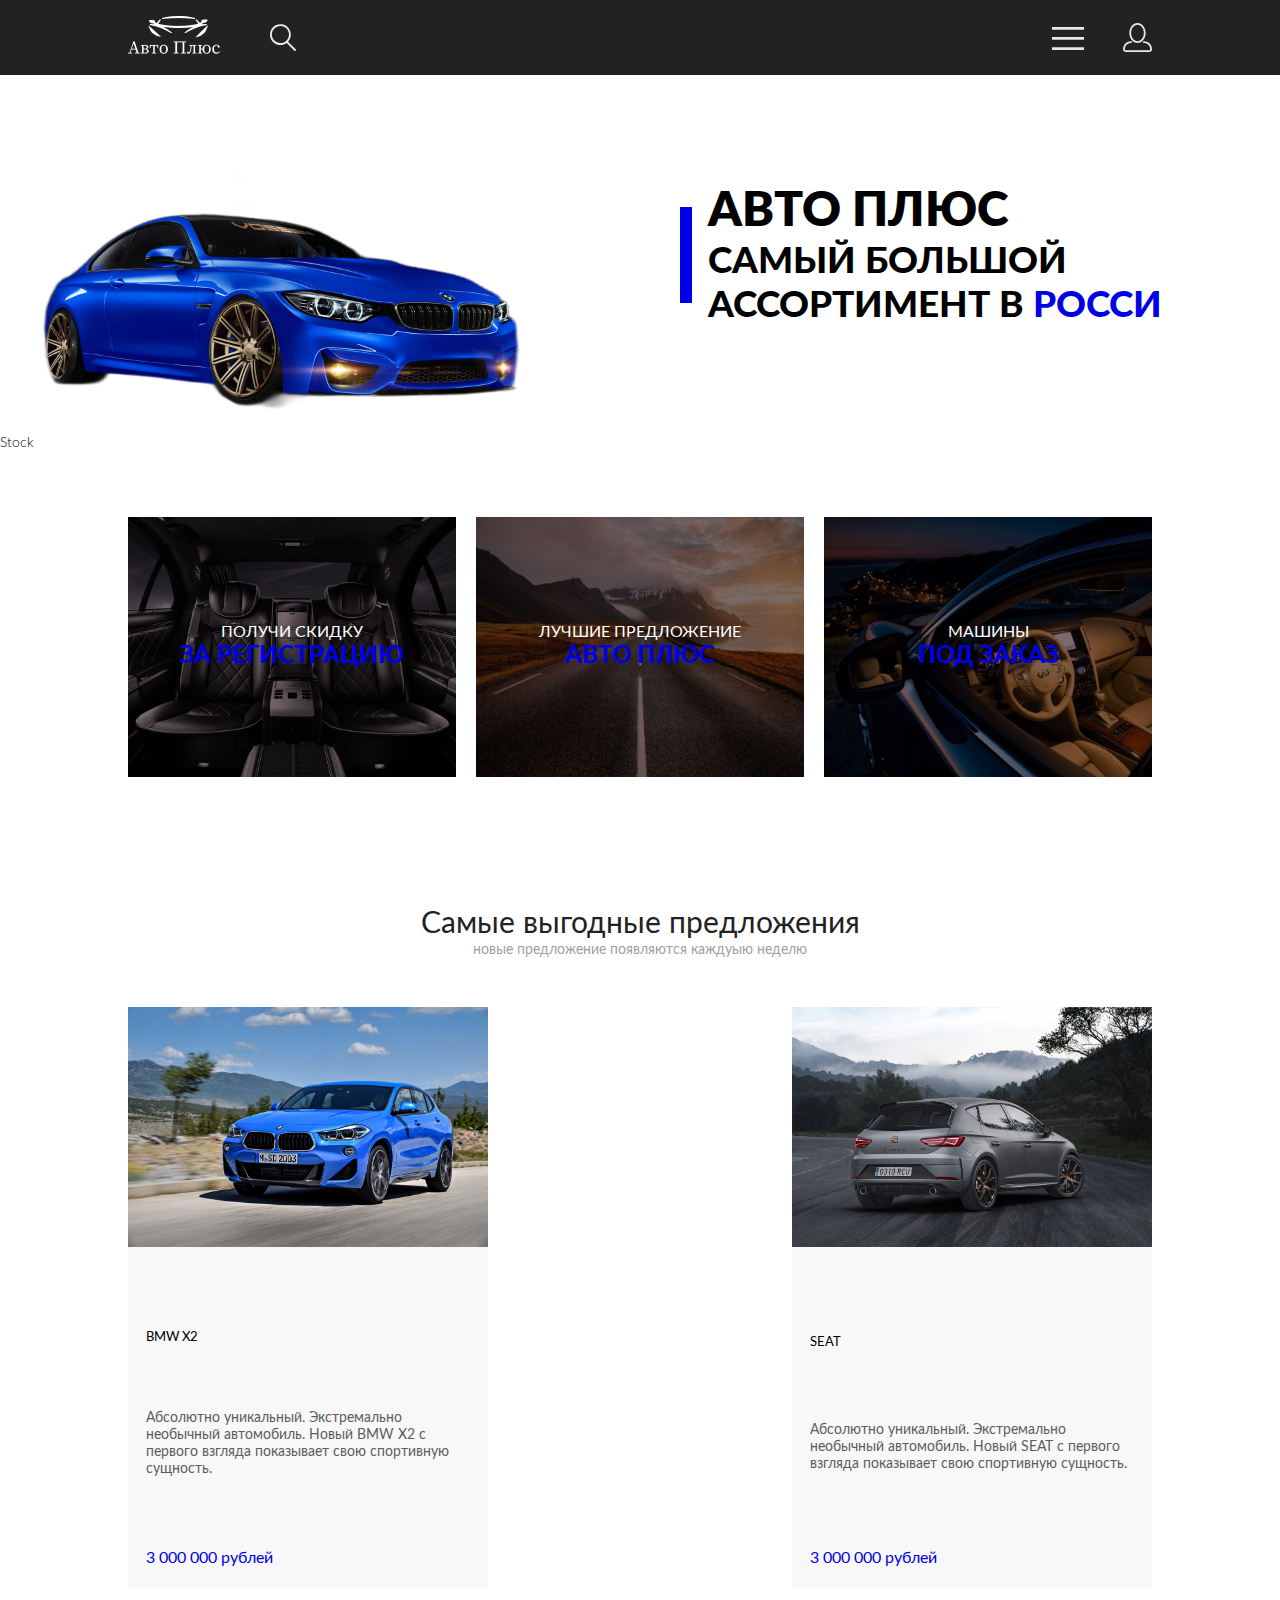
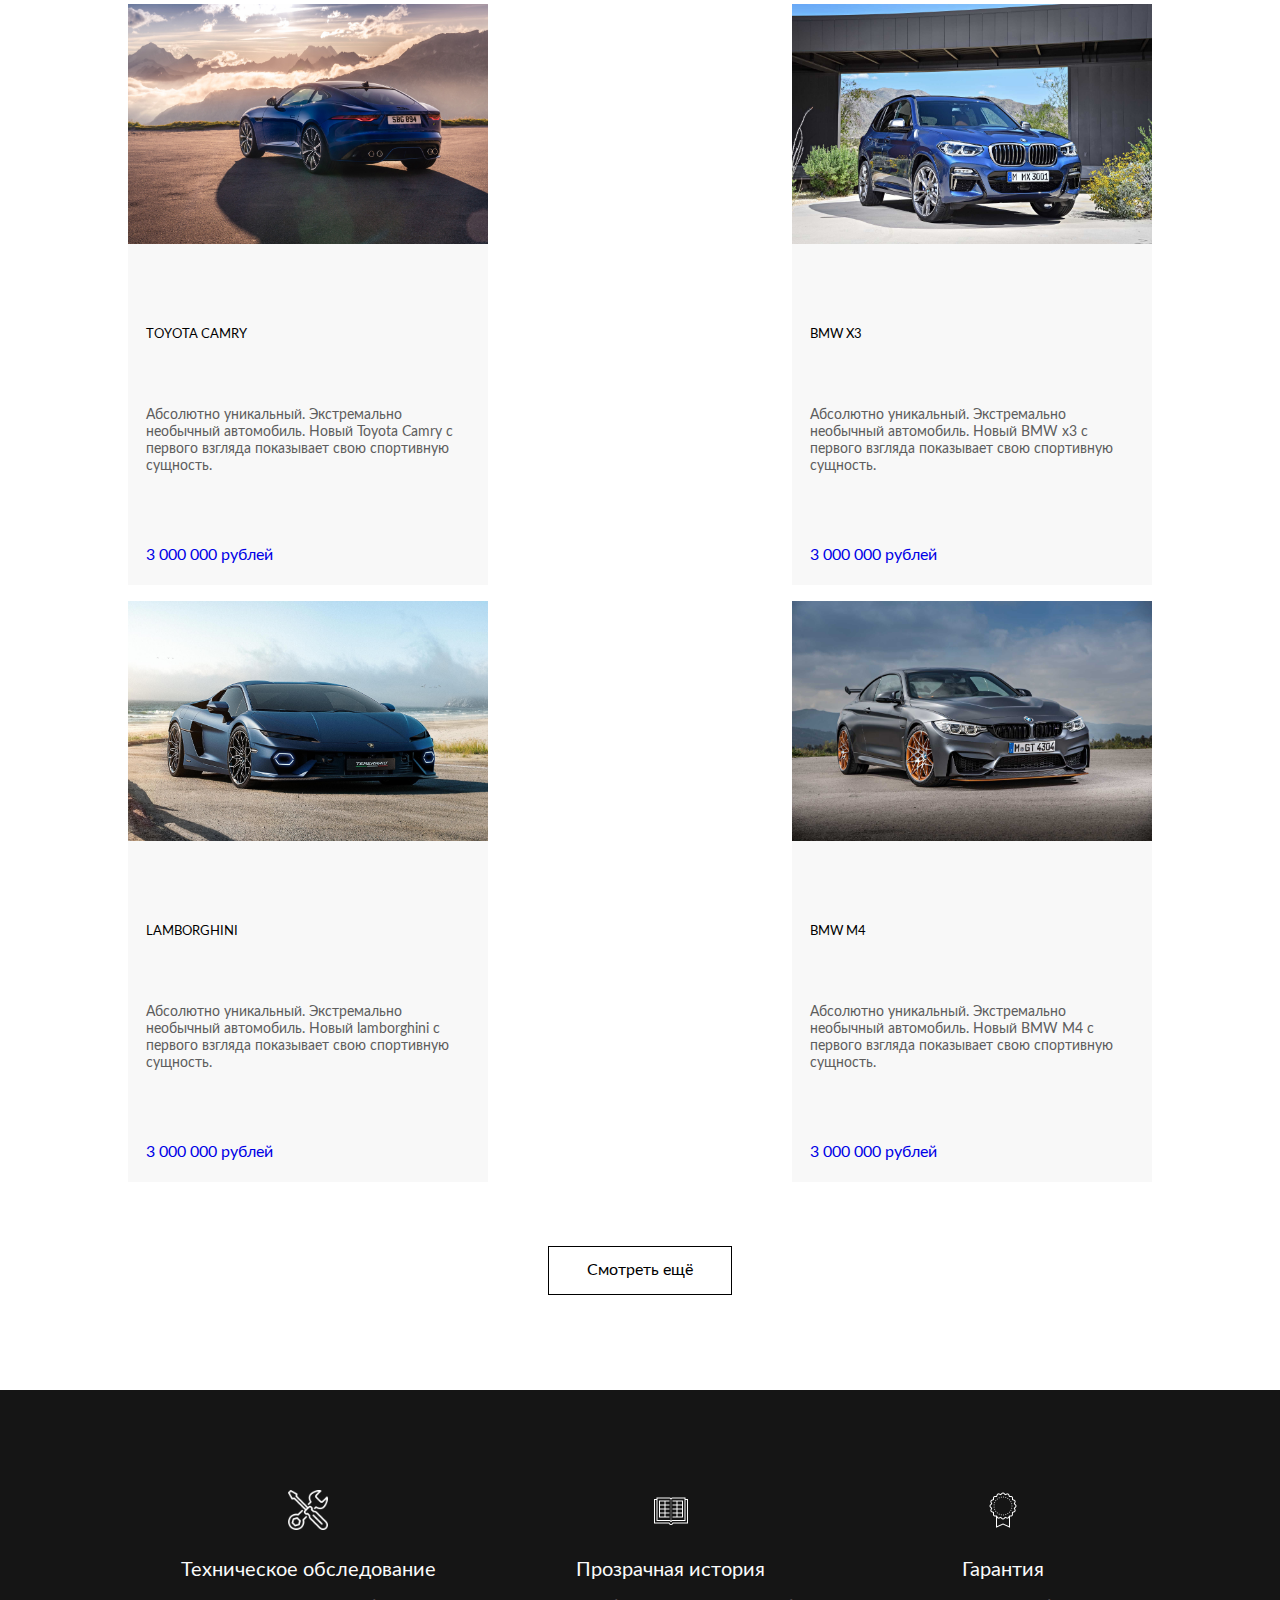
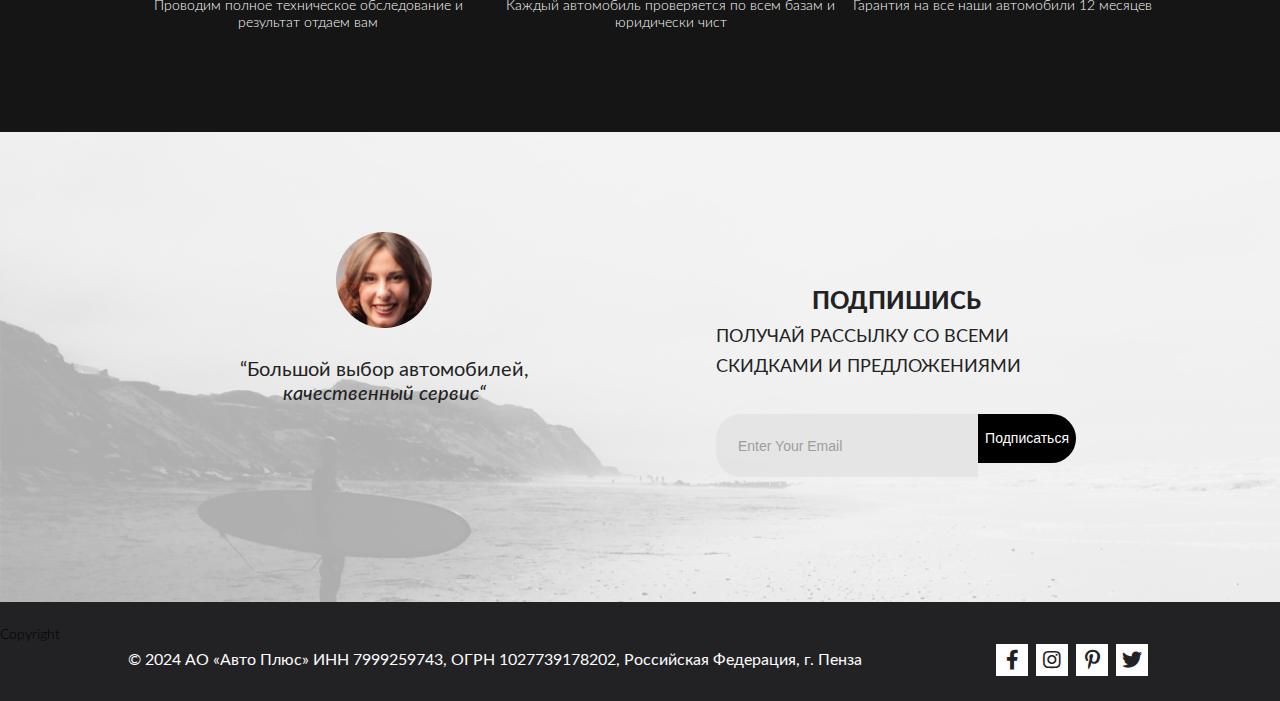
==== commit 787efc4d: "Update index.html" ====
--- a/index.html
+++ b/index.html
@@ -206,7 +206,7 @@
                         <p class="subscribe__list_item_text">“Большой выбор автомобилей, <span class="subscribe__list_item_italic">качественный сервис“</span></p>
                     </li>
                     <li class="subscribe__list_item">
-                        <h3 class="subscribe__list_item_heading">Подпешись</h3>
+                        <h3 class="subscribe__list_item_heading">Подпишись</h3>
                         <h4 class="subscribe__list_item_subheading">получай рассылку  со всеми скидками и предложениями</h4>
                         <div class="subscribe__list_input_wrapper">
                             <input class="subscribe__list_item_input" type="text" placeholder="enter your email">
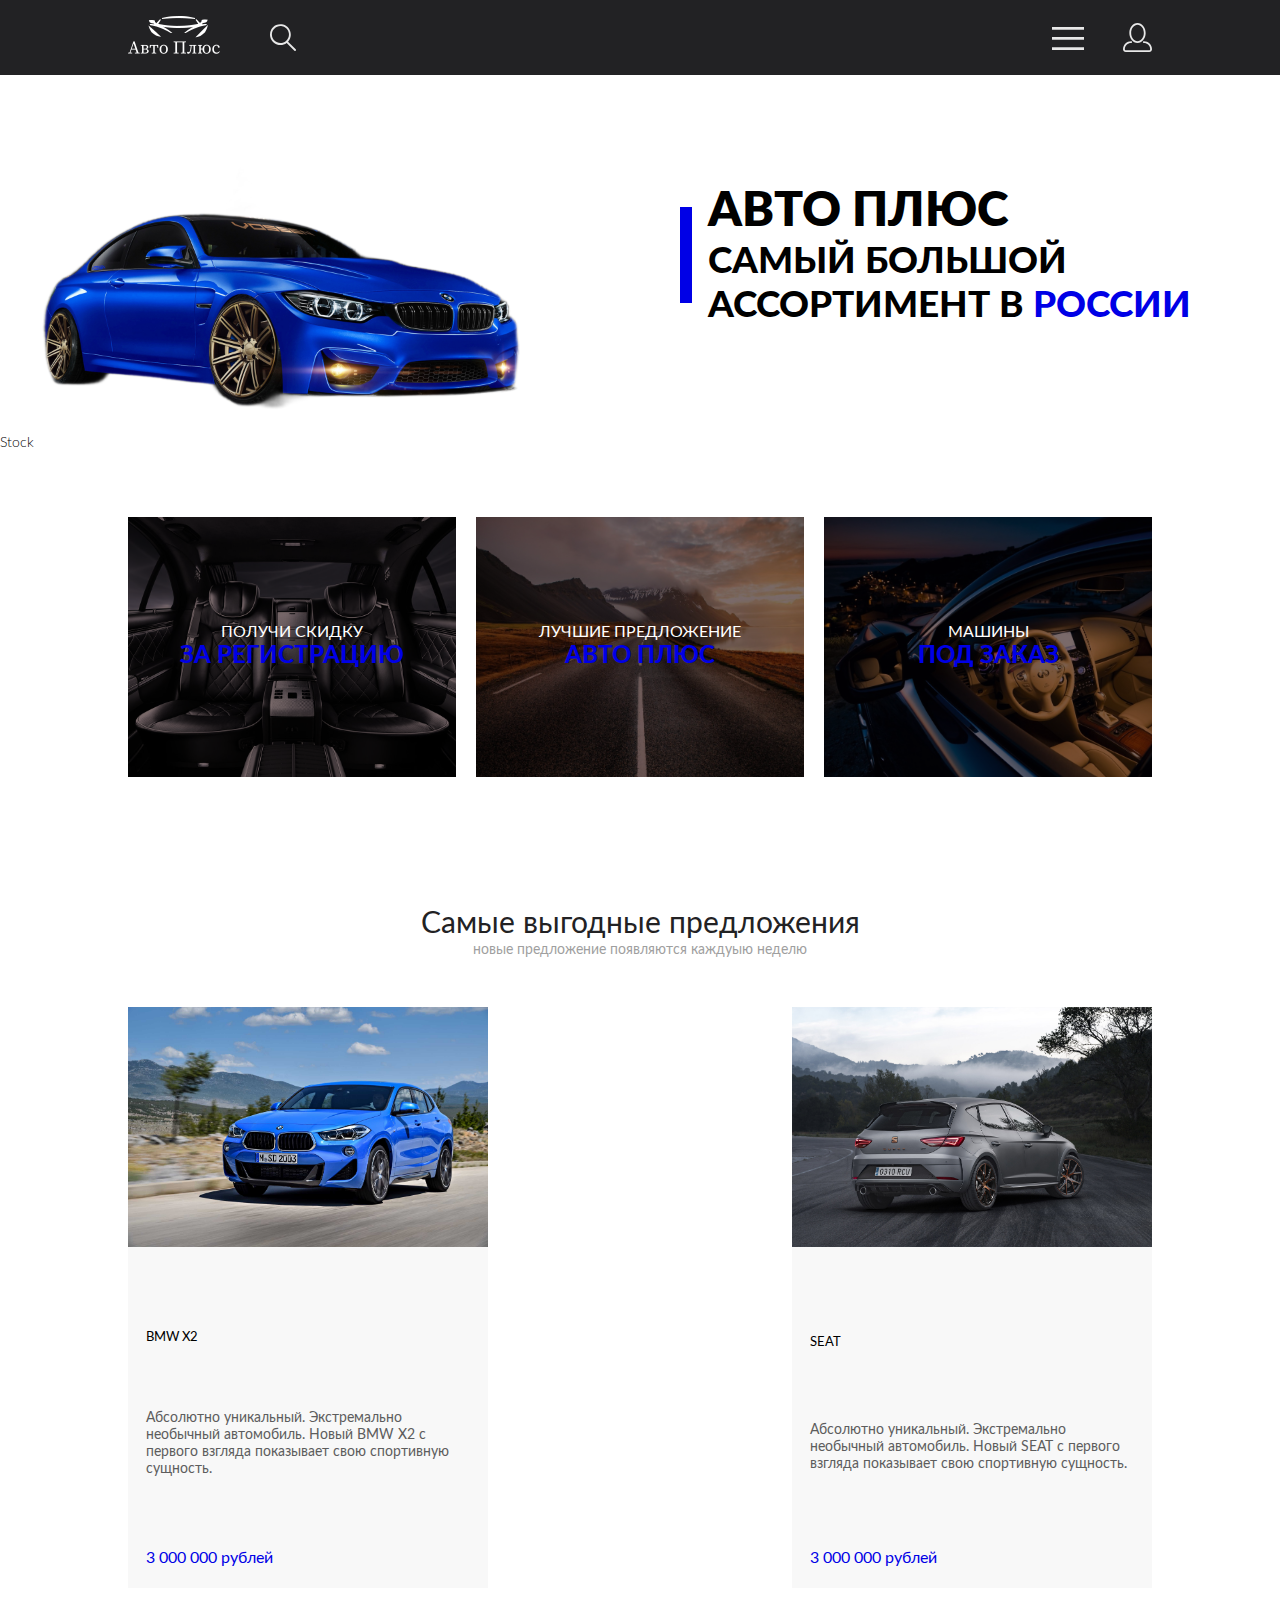
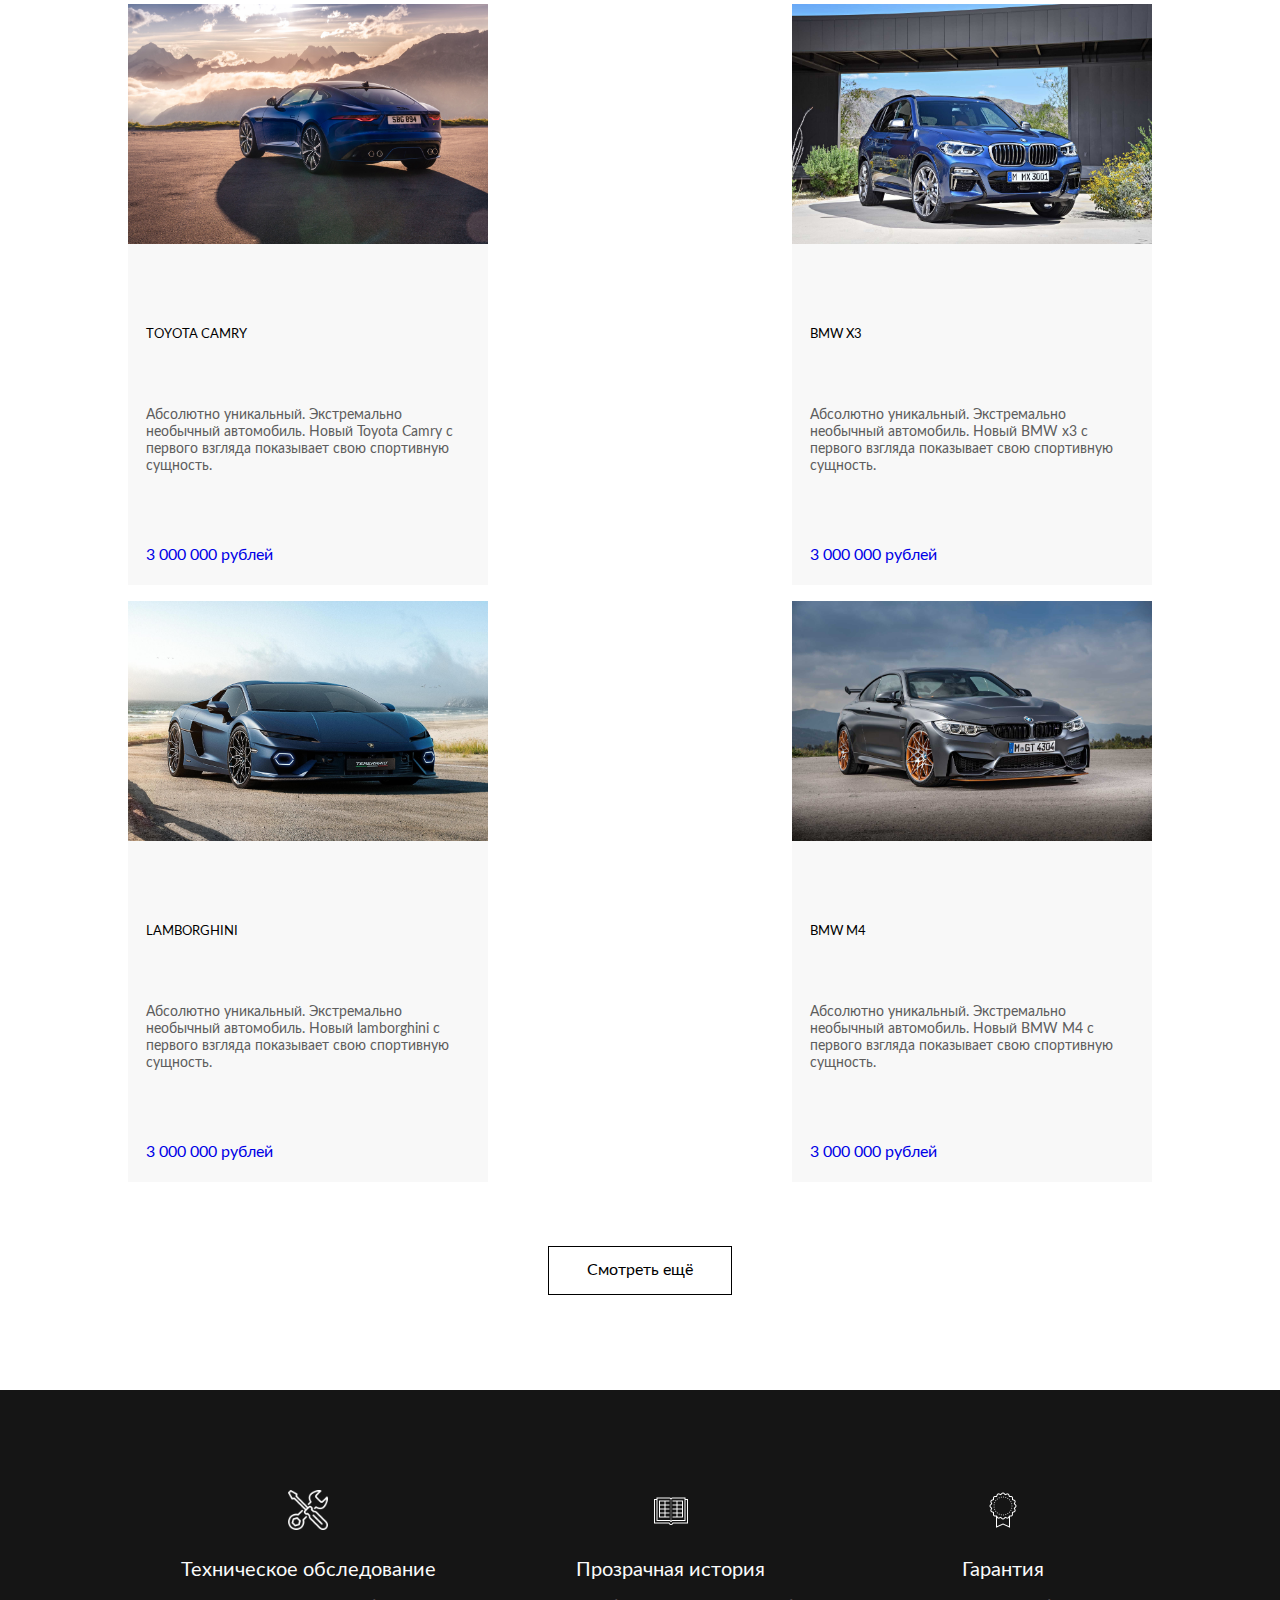
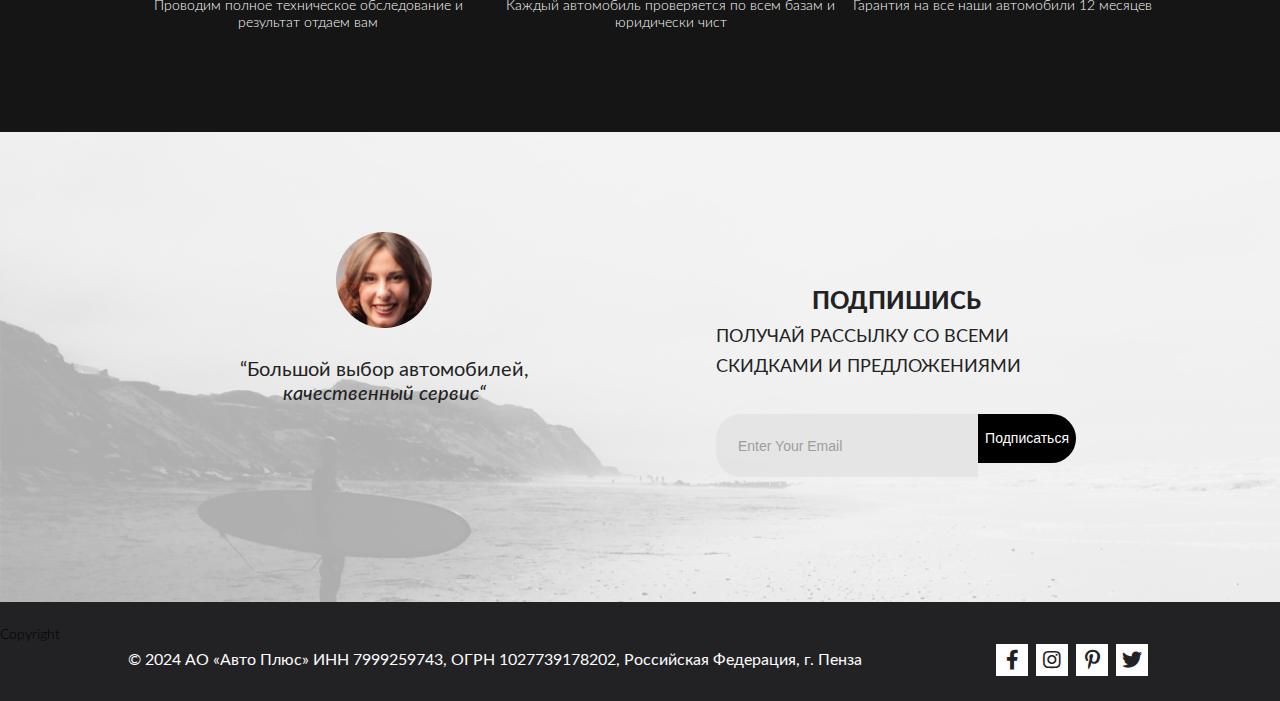
==== commit fea34cc8: "Update index.html" ====
--- a/index.html
+++ b/index.html
@@ -88,7 +88,7 @@
             <div class="intro__heading_wrapper">
                 <div class="intro__heading_verticalbox">&nbsp;</div>
                 <h1 class="intro__heading">Авто Плюс<span class="intro__text"> самый большой ассортимент в<span
-                            class="intro__blue"> росси</span></span></h1>
+                            class="intro__blue"> россии</span></span></h1>
             </div>
         </section>
         <section class="stock">
